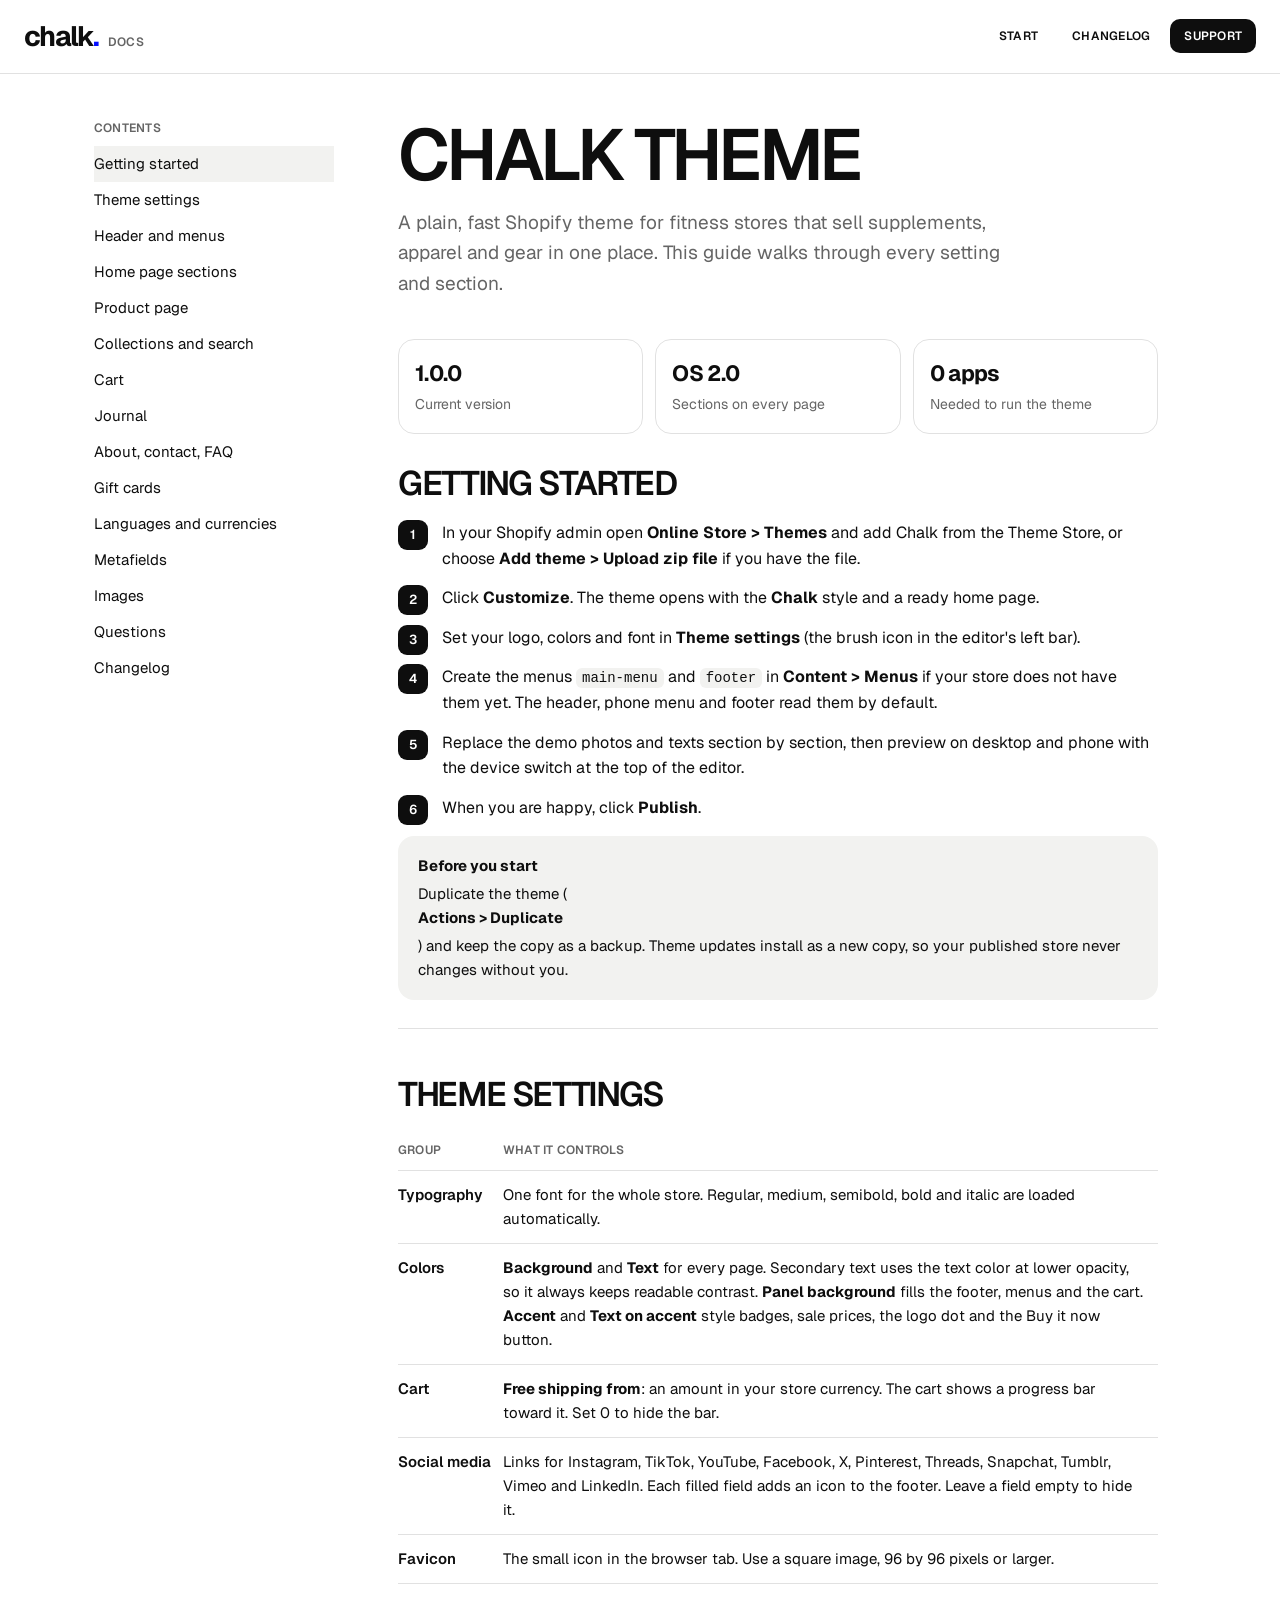
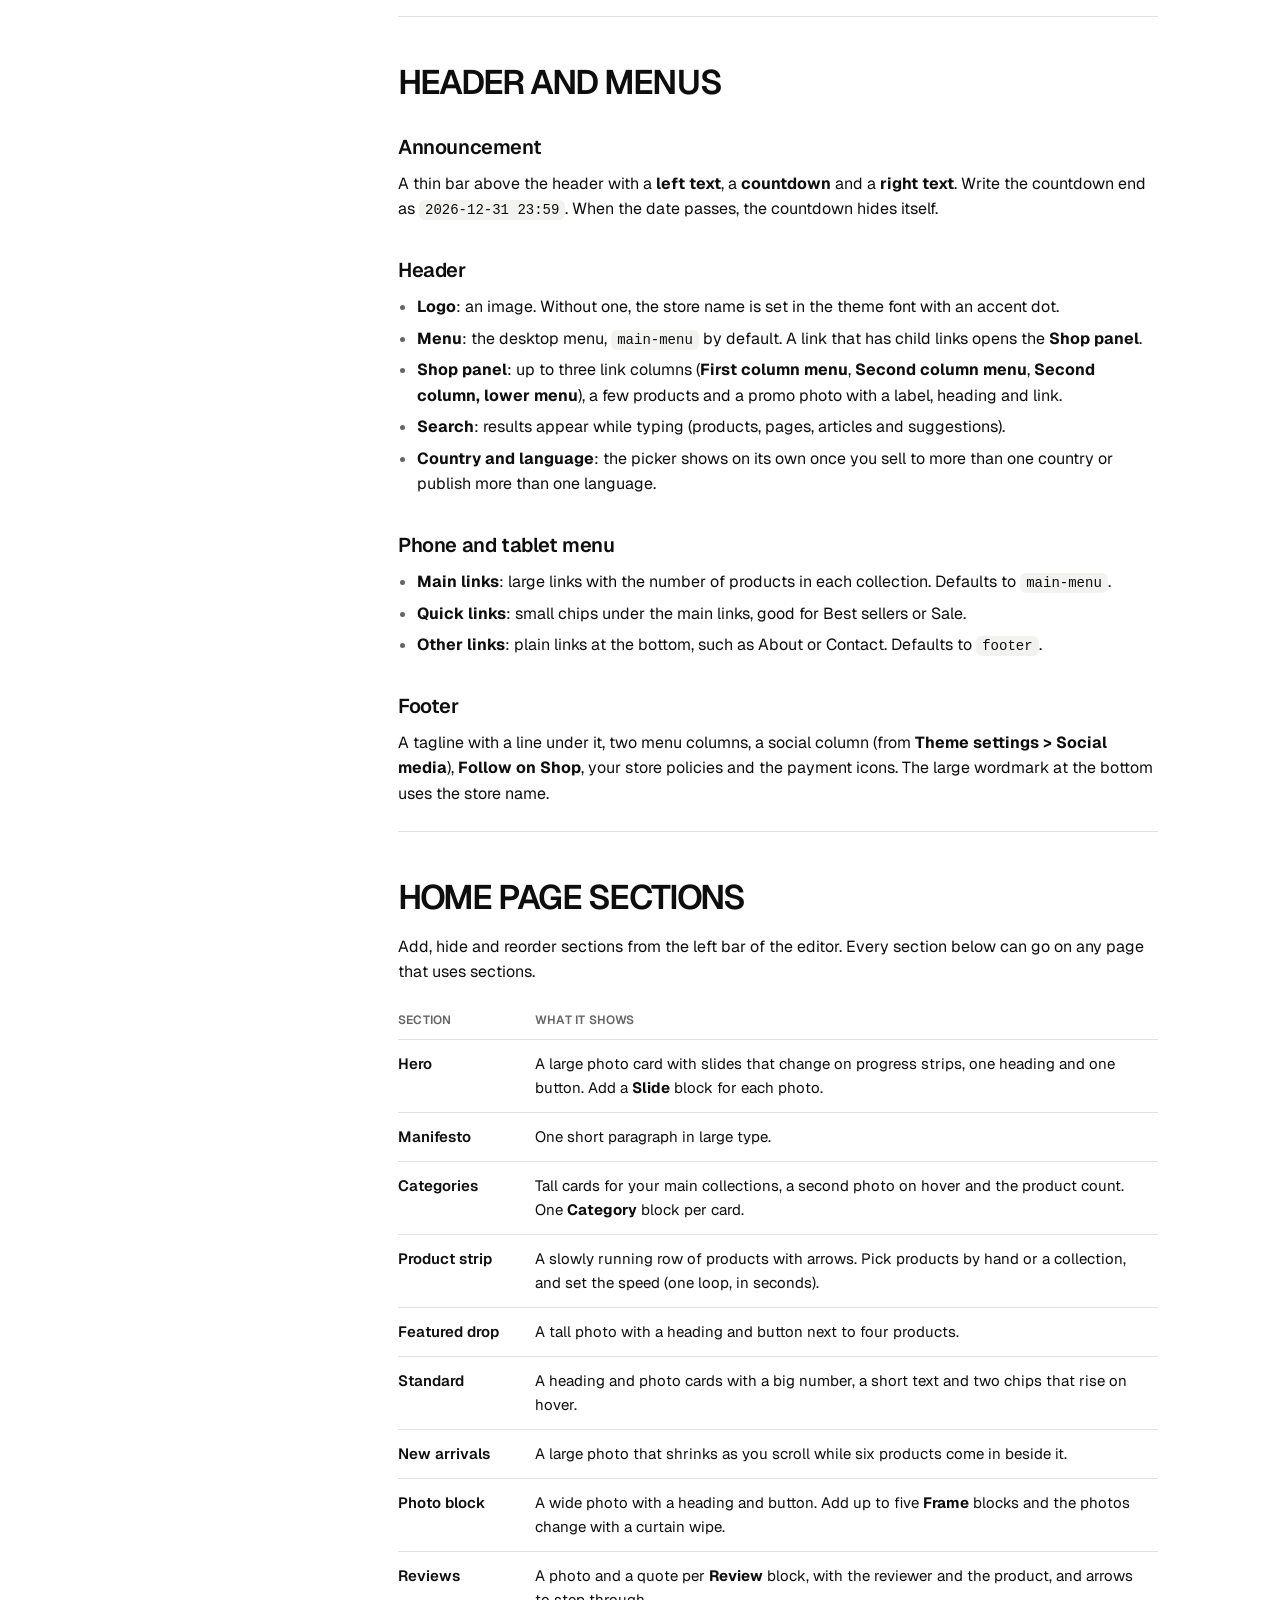
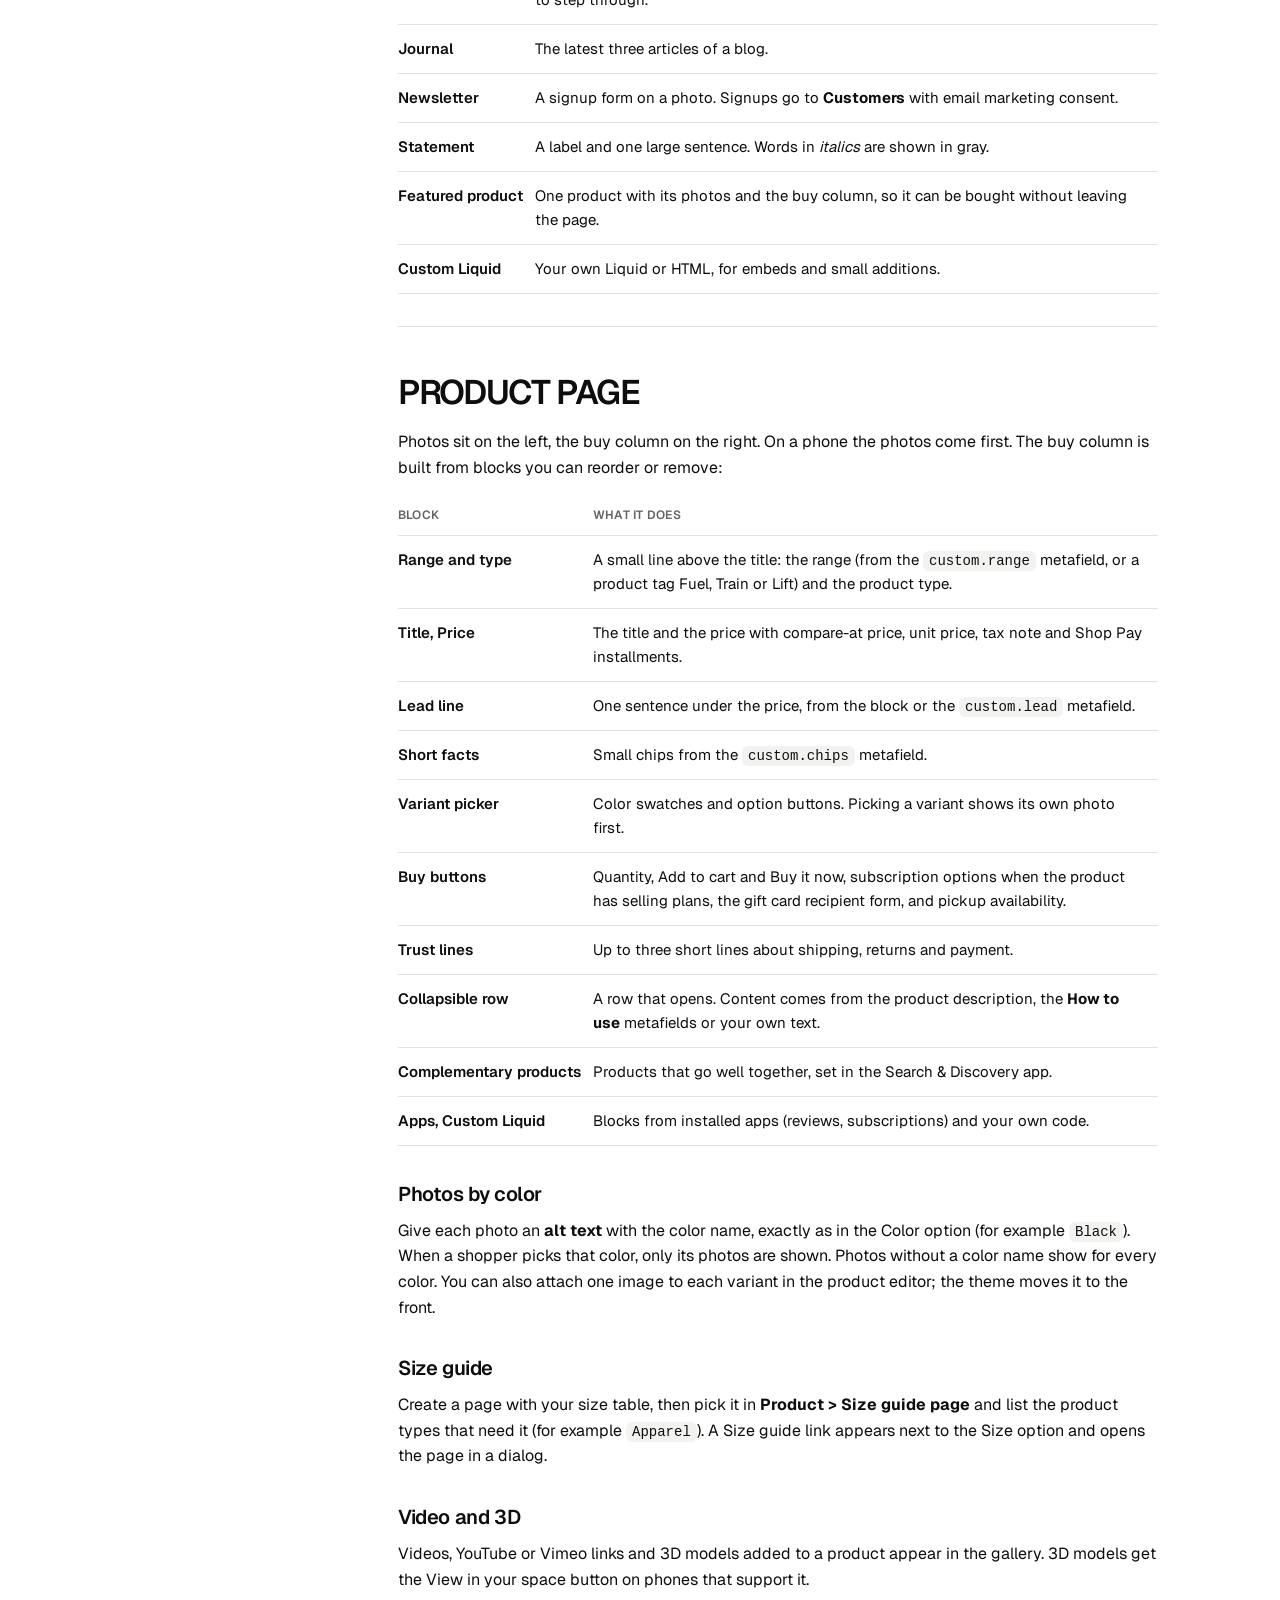
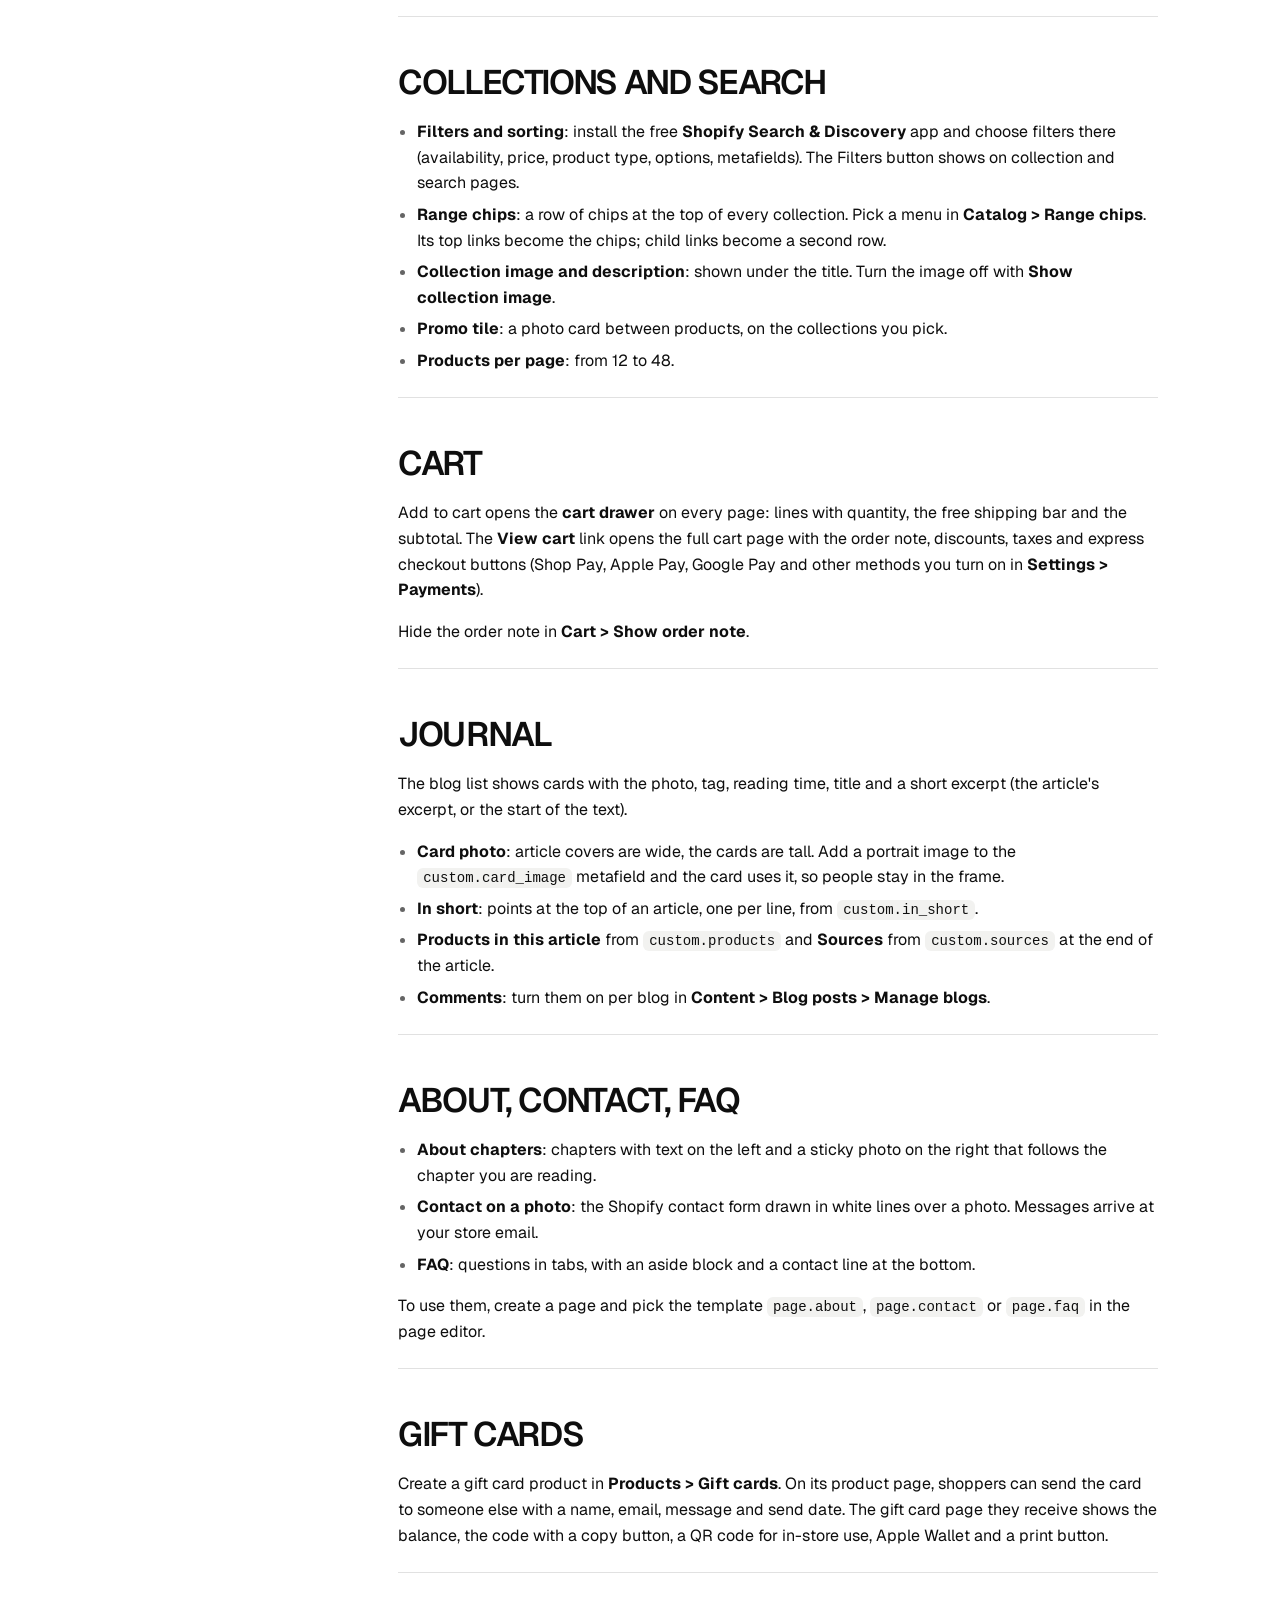
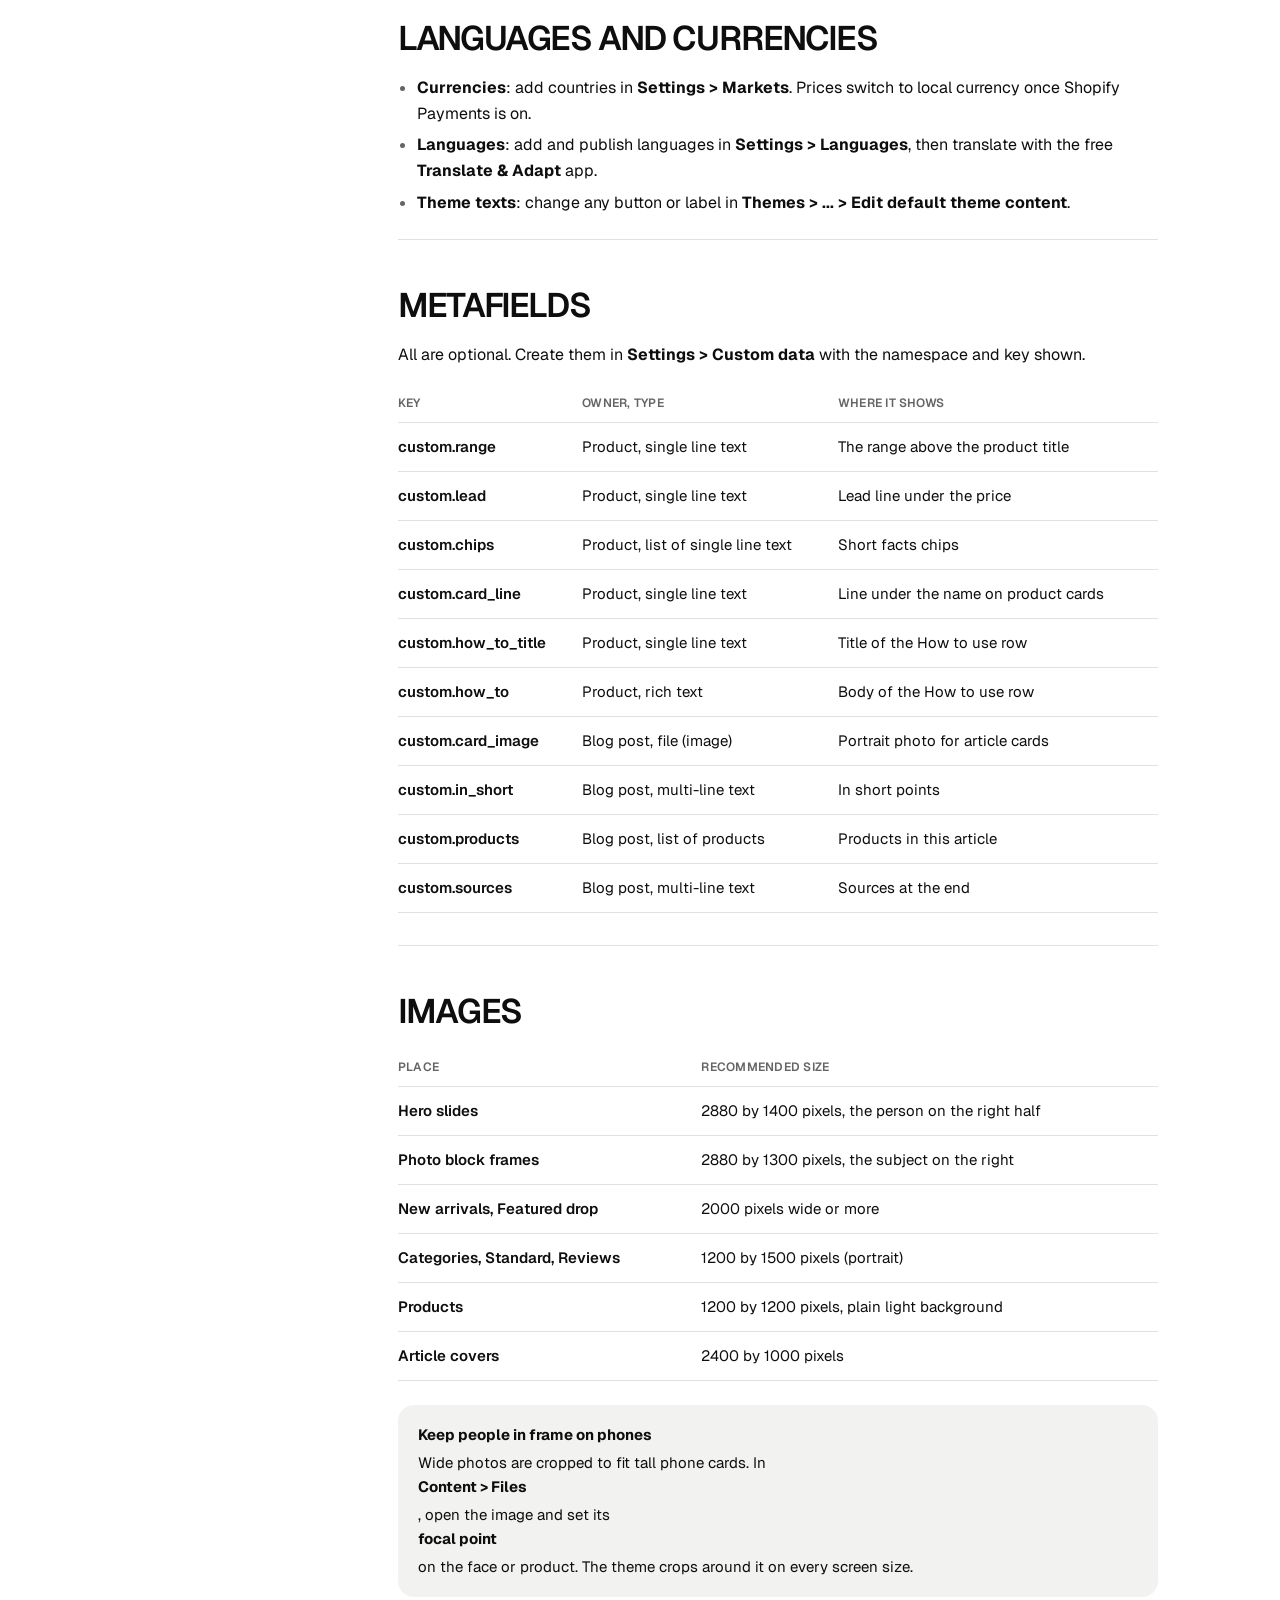
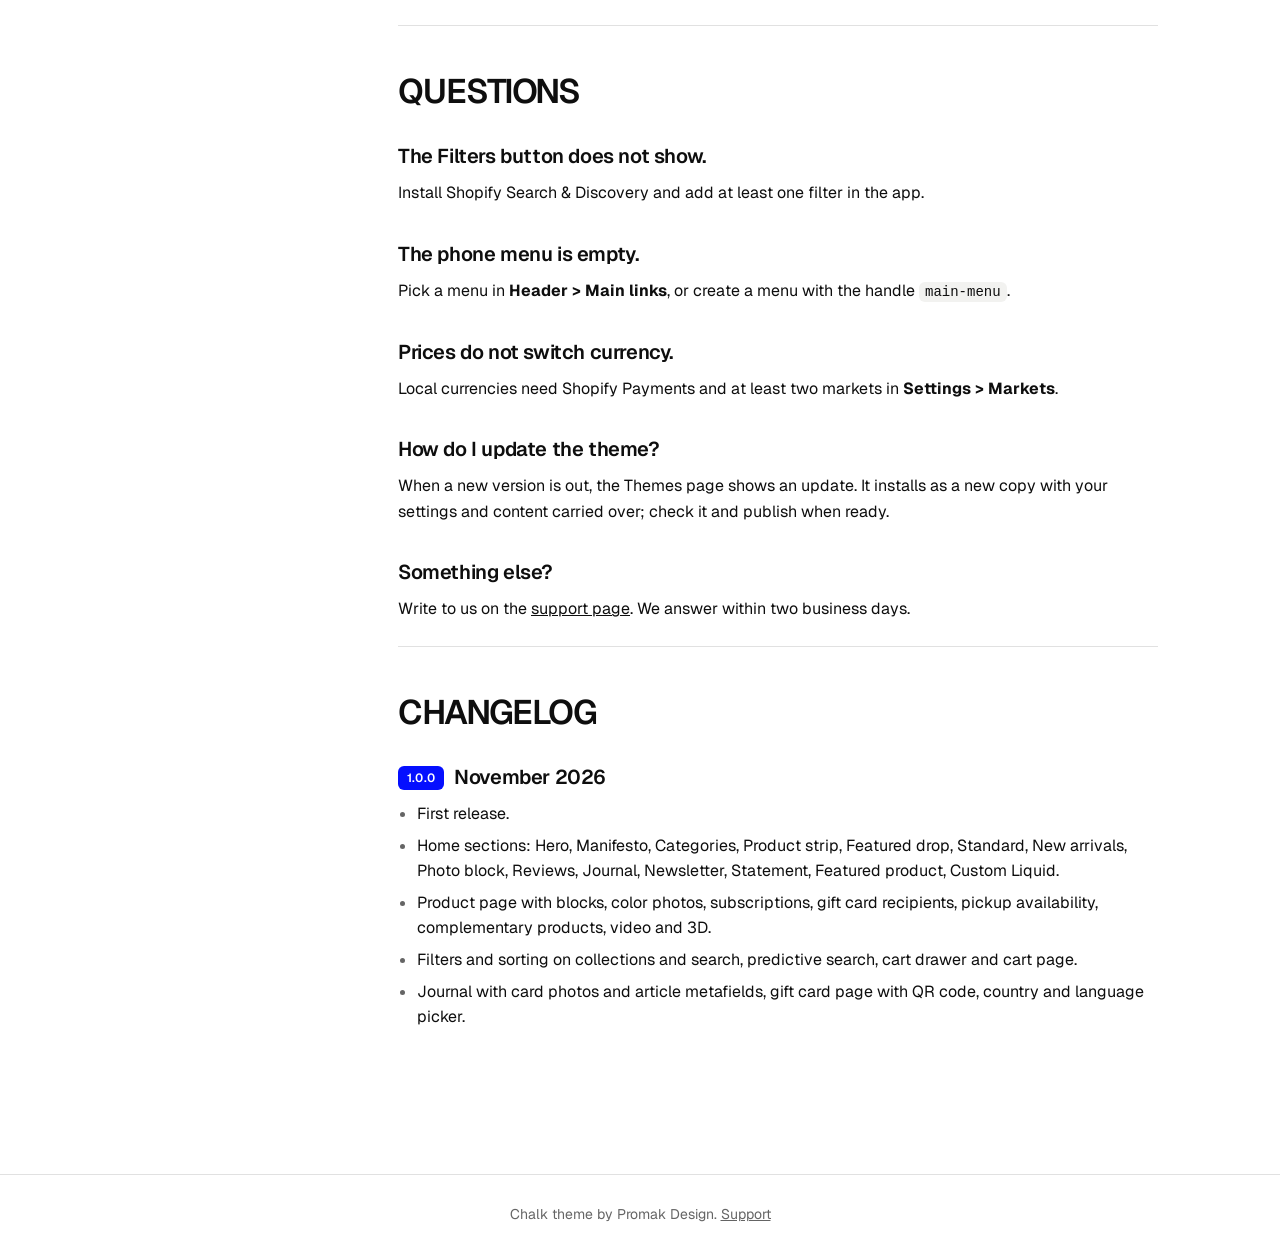
==== index.html @ 25047918 "Chalk theme documentation and support Co-Authored-By: Claude Opus 5.5 <noreply@anthropic.com>" ====
<!doctype html>
<html lang="en">
<head>
<meta charset="utf-8">
<meta name="viewport" content="width=device-width,initial-scale=1">
<title>Chalk theme documentation</title>
<meta name="description" content="How to set up and customize the Chalk Shopify theme: settings, sections, product pages, filters, cart, journal, gift cards and translations.">
<link rel="preconnect" href="https://fonts.googleapis.com">
<link href="https://fonts.googleapis.com/css2?family=Geist:wght@400;500;600;700&display=swap" rel="stylesheet">
<link rel="stylesheet" href="assets/docs.css">
</head>
<body>
<header class="top">
  <a class="logo" href="./">chalk<i>.</i><small>Docs</small></a>
  <nav><a href="#start">Start</a><a href="#changelog">Changelog</a><a class="dark" href="support/">Support</a></nav>
</header>

<div class="wrap">
  <aside class="side" aria-label="Contents">
    <b>Contents</b>
    <a href="#start">Getting started</a>
    <a href="#settings">Theme settings</a>
    <a href="#header">Header and menus</a>
    <a href="#home">Home page sections</a>
    <a href="#product">Product page</a>
    <a href="#collection">Collections and search</a>
    <a href="#cart">Cart</a>
    <a href="#journal">Journal</a>
    <a href="#pages">About, contact, FAQ</a>
    <a href="#giftcard">Gift cards</a>
    <a href="#markets">Languages and currencies</a>
    <a href="#metafields">Metafields</a>
    <a href="#images">Images</a>
    <a href="#faq">Questions</a>
    <a href="#changelog">Changelog</a>
  </aside>

  <main>
    <section id="start">
      <h1>Chalk theme</h1>
      <p class="lead">A plain, fast Shopify theme for fitness stores that sell supplements, apparel and gear in one place. This guide walks through every setting and section.</p>
      <div class="facts">
        <div><b>1.0.0</b><span>Current version</span></div>
        <div><b>OS 2.0</b><span>Sections on every page</span></div>
        <div><b>0 apps</b><span>Needed to run the theme</span></div>
      </div>
      <h2>Getting started</h2>
      <ol class="steps">
        <li>In your Shopify admin open <b>Online Store &gt; Themes</b> and add Chalk from the Theme Store, or choose <b>Add theme &gt; Upload zip file</b> if you have the file.</li>
        <li>Click <b>Customize</b>. The theme opens with the <b>Chalk</b> style and a ready home page.</li>
        <li>Set your logo, colors and font in <b>Theme settings</b> (the brush icon in the editor's left bar).</li>
        <li>Create the menus <code>main-menu</code> and <code>footer</code> in <b>Content &gt; Menus</b> if your store does not have them yet. The header, phone menu and footer read them by default.</li>
        <li>Replace the demo photos and texts section by section, then preview on desktop and phone with the device switch at the top of the editor.</li>
        <li>When you are happy, click <b>Publish</b>.</li>
      </ol>
      <div class="note"><b>Before you start</b>Duplicate the theme (<b>Actions &gt; Duplicate</b>) and keep the copy as a backup. Theme updates install as a new copy, so your published store never changes without you.</div>
    </section>

    <section id="settings">
      <h2>Theme settings</h2>
      <table>
        <thead><tr><th>Group</th><th>What it controls</th></tr></thead>
        <tbody>
          <tr><td>Typography</td><td>One font for the whole store. Regular, medium, semibold, bold and italic are loaded automatically.</td></tr>
          <tr><td>Colors</td><td><b>Background</b> and <b>Text</b> for every page. Secondary text uses the text color at lower opacity, so it always keeps readable contrast. <b>Panel background</b> fills the footer, menus and the cart. <b>Accent</b> and <b>Text on accent</b> style badges, sale prices, the logo dot and the Buy it now button.</td></tr>
          <tr><td>Cart</td><td><b>Free shipping from</b>: an amount in your store currency. The cart shows a progress bar toward it. Set 0 to hide the bar.</td></tr>
          <tr><td>Social media</td><td>Links for Instagram, TikTok, YouTube, Facebook, X, Pinterest, Threads, Snapchat, Tumblr, Vimeo and LinkedIn. Each filled field adds an icon to the footer. Leave a field empty to hide it.</td></tr>
          <tr><td>Favicon</td><td>The small icon in the browser tab. Use a square image, 96 by 96 pixels or larger.</td></tr>
        </tbody>
      </table>
    </section>

    <section id="header">
      <h2>Header and menus</h2>
      <h3>Announcement</h3>
      <p>A thin bar above the header with a <b>left text</b>, a <b>countdown</b> and a <b>right text</b>. Write the countdown end as <code>2026-12-31 23:59</code>. When the date passes, the countdown hides itself.</p>
      <h3>Header</h3>
      <ul>
        <li><b>Logo</b>: an image. Without one, the store name is set in the theme font with an accent dot.</li>
        <li><b>Menu</b>: the desktop menu, <code>main-menu</code> by default. A link that has child links opens the <b>Shop panel</b>.</li>
        <li><b>Shop panel</b>: up to three link columns (<b>First column menu</b>, <b>Second column menu</b>, <b>Second column, lower menu</b>), a few products and a promo photo with a label, heading and link.</li>
        <li><b>Search</b>: results appear while typing (products, pages, articles and suggestions).</li>
        <li><b>Country and language</b>: the picker shows on its own once you sell to more than one country or publish more than one language.</li>
      </ul>
      <h3>Phone and tablet menu</h3>
      <ul>
        <li><b>Main links</b>: large links with the number of products in each collection. Defaults to <code>main-menu</code>.</li>
        <li><b>Quick links</b>: small chips under the main links, good for Best sellers or Sale.</li>
        <li><b>Other links</b>: plain links at the bottom, such as About or Contact. Defaults to <code>footer</code>.</li>
      </ul>
      <h3>Footer</h3>
      <p>A tagline with a line under it, two menu columns, a social column (from <b>Theme settings &gt; Social media</b>), <b>Follow on Shop</b>, your store policies and the payment icons. The large wordmark at the bottom uses the store name.</p>
    </section>

    <section id="home">
      <h2>Home page sections</h2>
      <p>Add, hide and reorder sections from the left bar of the editor. Every section below can go on any page that uses sections.</p>
      <table>
        <thead><tr><th>Section</th><th>What it shows</th></tr></thead>
        <tbody>
          <tr><td>Hero</td><td>A large photo card with slides that change on progress strips, one heading and one button. Add a <b>Slide</b> block for each photo.</td></tr>
          <tr><td>Manifesto</td><td>One short paragraph in large type.</td></tr>
          <tr><td>Categories</td><td>Tall cards for your main collections, a second photo on hover and the product count. One <b>Category</b> block per card.</td></tr>
          <tr><td>Product strip</td><td>A slowly running row of products with arrows. Pick products by hand or a collection, and set the speed (one loop, in seconds).</td></tr>
          <tr><td>Featured drop</td><td>A tall photo with a heading and button next to four products.</td></tr>
          <tr><td>Standard</td><td>A heading and photo cards with a big number, a short text and two chips that rise on hover.</td></tr>
          <tr><td>New arrivals</td><td>A large photo that shrinks as you scroll while six products come in beside it.</td></tr>
          <tr><td>Photo block</td><td>A wide photo with a heading and button. Add up to five <b>Frame</b> blocks and the photos change with a curtain wipe.</td></tr>
          <tr><td>Reviews</td><td>A photo and a quote per <b>Review</b> block, with the reviewer and the product, and arrows to step through.</td></tr>
          <tr><td>Journal</td><td>The latest three articles of a blog.</td></tr>
          <tr><td>Newsletter</td><td>A signup form on a photo. Signups go to <b>Customers</b> with email marketing consent.</td></tr>
          <tr><td>Statement</td><td>A label and one large sentence. Words in <i>italics</i> are shown in gray.</td></tr>
          <tr><td>Featured product</td><td>One product with its photos and the buy column, so it can be bought without leaving the page.</td></tr>
          <tr><td>Custom Liquid</td><td>Your own Liquid or HTML, for embeds and small additions.</td></tr>
        </tbody>
      </table>
    </section>

    <section id="product">
      <h2>Product page</h2>
      <p>Photos sit on the left, the buy column on the right. On a phone the photos come first. The buy column is built from blocks you can reorder or remove:</p>
      <table>
        <thead><tr><th>Block</th><th>What it does</th></tr></thead>
        <tbody>
          <tr><td>Range and type</td><td>A small line above the title: the range (from the <code>custom.range</code> metafield, or a product tag Fuel, Train or Lift) and the product type.</td></tr>
          <tr><td>Title, Price</td><td>The title and the price with compare-at price, unit price, tax note and Shop Pay installments.</td></tr>
          <tr><td>Lead line</td><td>One sentence under the price, from the block or the <code>custom.lead</code> metafield.</td></tr>
          <tr><td>Short facts</td><td>Small chips from the <code>custom.chips</code> metafield.</td></tr>
          <tr><td>Variant picker</td><td>Color swatches and option buttons. Picking a variant shows its own photo first.</td></tr>
          <tr><td>Buy buttons</td><td>Quantity, Add to cart and Buy it now, subscription options when the product has selling plans, the gift card recipient form, and pickup availability.</td></tr>
          <tr><td>Trust lines</td><td>Up to three short lines about shipping, returns and payment.</td></tr>
          <tr><td>Collapsible row</td><td>A row that opens. Content comes from the product description, the <b>How to use</b> metafields or your own text.</td></tr>
          <tr><td>Complementary products</td><td>Products that go well together, set in the Search &amp; Discovery app.</td></tr>
          <tr><td>Apps, Custom Liquid</td><td>Blocks from installed apps (reviews, subscriptions) and your own code.</td></tr>
        </tbody>
      </table>
      <h3>Photos by color</h3>
      <p>Give each photo an <b>alt text</b> with the color name, exactly as in the Color option (for example <code>Black</code>). When a shopper picks that color, only its photos are shown. Photos without a color name show for every color. You can also attach one image to each variant in the product editor; the theme moves it to the front.</p>
      <h3>Size guide</h3>
      <p>Create a page with your size table, then pick it in <b>Product &gt; Size guide page</b> and list the product types that need it (for example <code>Apparel</code>). A Size guide link appears next to the Size option and opens the page in a dialog.</p>
      <h3>Video and 3D</h3>
      <p>Videos, YouTube or Vimeo links and 3D models added to a product appear in the gallery. 3D models get the View in your space button on phones that support it.</p>
    </section>

    <section id="collection">
      <h2>Collections and search</h2>
      <ul>
        <li><b>Filters and sorting</b>: install the free <b>Shopify Search &amp; Discovery</b> app and choose filters there (availability, price, product type, options, metafields). The Filters button shows on collection and search pages.</li>
        <li><b>Range chips</b>: a row of chips at the top of every collection. Pick a menu in <b>Catalog &gt; Range chips</b>. Its top links become the chips; child links become a second row.</li>
        <li><b>Collection image and description</b>: shown under the title. Turn the image off with <b>Show collection image</b>.</li>
        <li><b>Promo tile</b>: a photo card between products, on the collections you pick.</li>
        <li><b>Products per page</b>: from 12 to 48.</li>
      </ul>
    </section>

    <section id="cart">
      <h2>Cart</h2>
      <p>Add to cart opens the <b>cart drawer</b> on every page: lines with quantity, the free shipping bar and the subtotal. The <b>View cart</b> link opens the full cart page with the order note, discounts, taxes and express checkout buttons (Shop Pay, Apple Pay, Google Pay and other methods you turn on in <b>Settings &gt; Payments</b>).</p>
      <p>Hide the order note in <b>Cart &gt; Show order note</b>.</p>
    </section>

    <section id="journal">
      <h2>Journal</h2>
      <p>The blog list shows cards with the photo, tag, reading time, title and a short excerpt (the article's excerpt, or the start of the text).</p>
      <ul>
        <li><b>Card photo</b>: article covers are wide, the cards are tall. Add a portrait image to the <code>custom.card_image</code> metafield and the card uses it, so people stay in the frame.</li>
        <li><b>In short</b>: points at the top of an article, one per line, from <code>custom.in_short</code>.</li>
        <li><b>Products in this article</b> from <code>custom.products</code> and <b>Sources</b> from <code>custom.sources</code> at the end of the article.</li>
        <li><b>Comments</b>: turn them on per blog in <b>Content &gt; Blog posts &gt; Manage blogs</b>.</li>
      </ul>
    </section>

    <section id="pages">
      <h2>About, contact, FAQ</h2>
      <ul>
        <li><b>About chapters</b>: chapters with text on the left and a sticky photo on the right that follows the chapter you are reading.</li>
        <li><b>Contact on a photo</b>: the Shopify contact form drawn in white lines over a photo. Messages arrive at your store email.</li>
        <li><b>FAQ</b>: questions in tabs, with an aside block and a contact line at the bottom.</li>
      </ul>
      <p>To use them, create a page and pick the template <code>page.about</code>, <code>page.contact</code> or <code>page.faq</code> in the page editor.</p>
    </section>

    <section id="giftcard">
      <h2>Gift cards</h2>
      <p>Create a gift card product in <b>Products &gt; Gift cards</b>. On its product page, shoppers can send the card to someone else with a name, email, message and send date. The gift card page they receive shows the balance, the code with a copy button, a QR code for in-store use, Apple Wallet and a print button.</p>
    </section>

    <section id="markets">
      <h2>Languages and currencies</h2>
      <ul>
        <li><b>Currencies</b>: add countries in <b>Settings &gt; Markets</b>. Prices switch to local currency once Shopify Payments is on.</li>
        <li><b>Languages</b>: add and publish languages in <b>Settings &gt; Languages</b>, then translate with the free <b>Translate &amp; Adapt</b> app.</li>
        <li><b>Theme texts</b>: change any button or label in <b>Themes &gt; ... &gt; Edit default theme content</b>.</li>
      </ul>
    </section>

    <section id="metafields">
      <h2>Metafields</h2>
      <p>All are optional. Create them in <b>Settings &gt; Custom data</b> with the namespace and key shown.</p>
      <table>
        <thead><tr><th>Key</th><th>Owner, type</th><th>Where it shows</th></tr></thead>
        <tbody>
          <tr><td>custom.range</td><td>Product, single line text</td><td>The range above the product title</td></tr>
          <tr><td>custom.lead</td><td>Product, single line text</td><td>Lead line under the price</td></tr>
          <tr><td>custom.chips</td><td>Product, list of single line text</td><td>Short facts chips</td></tr>
          <tr><td>custom.card_line</td><td>Product, single line text</td><td>Line under the name on product cards</td></tr>
          <tr><td>custom.how_to_title</td><td>Product, single line text</td><td>Title of the How to use row</td></tr>
          <tr><td>custom.how_to</td><td>Product, rich text</td><td>Body of the How to use row</td></tr>
          <tr><td>custom.card_image</td><td>Blog post, file (image)</td><td>Portrait photo for article cards</td></tr>
          <tr><td>custom.in_short</td><td>Blog post, multi-line text</td><td>In short points</td></tr>
          <tr><td>custom.products</td><td>Blog post, list of products</td><td>Products in this article</td></tr>
          <tr><td>custom.sources</td><td>Blog post, multi-line text</td><td>Sources at the end</td></tr>
        </tbody>
      </table>
    </section>

    <section id="images">
      <h2>Images</h2>
      <table>
        <thead><tr><th>Place</th><th>Recommended size</th></tr></thead>
        <tbody>
          <tr><td>Hero slides</td><td>2880 by 1400 pixels, the person on the right half</td></tr>
          <tr><td>Photo block frames</td><td>2880 by 1300 pixels, the subject on the right</td></tr>
          <tr><td>New arrivals, Featured drop</td><td>2000 pixels wide or more</td></tr>
          <tr><td>Categories, Standard, Reviews</td><td>1200 by 1500 pixels (portrait)</td></tr>
          <tr><td>Products</td><td>1200 by 1200 pixels, plain light background</td></tr>
          <tr><td>Article covers</td><td>2400 by 1000 pixels</td></tr>
        </tbody>
      </table>
      <div class="note"><b>Keep people in frame on phones</b>Wide photos are cropped to fit tall phone cards. In <b>Content &gt; Files</b>, open the image and set its <b>focal point</b> on the face or product. The theme crops around it on every screen size.</div>
    </section>

    <section id="faq">
      <h2>Questions</h2>
      <h3>The Filters button does not show.</h3>
      <p>Install Shopify Search &amp; Discovery and add at least one filter in the app.</p>
      <h3>The phone menu is empty.</h3>
      <p>Pick a menu in <b>Header &gt; Main links</b>, or create a menu with the handle <code>main-menu</code>.</p>
      <h3>Prices do not switch currency.</h3>
      <p>Local currencies need Shopify Payments and at least two markets in <b>Settings &gt; Markets</b>.</p>
      <h3>How do I update the theme?</h3>
      <p>When a new version is out, the Themes page shows an update. It installs as a new copy with your settings and content carried over; check it and publish when ready.</p>
      <h3>Something else?</h3>
      <p>Write to us on the <a href="support/">support page</a>. We answer within two business days.</p>
    </section>

    <section id="changelog">
      <h2>Changelog</h2>
      <h3><span class="ver">1.0.0</span>November 2026</h3>
      <ul>
        <li>First release.</li>
        <li>Home sections: Hero, Manifesto, Categories, Product strip, Featured drop, Standard, New arrivals, Photo block, Reviews, Journal, Newsletter, Statement, Featured product, Custom Liquid.</li>
        <li>Product page with blocks, color photos, subscriptions, gift card recipients, pickup availability, complementary products, video and 3D.</li>
        <li>Filters and sorting on collections and search, predictive search, cart drawer and cart page.</li>
        <li>Journal with card photos and article metafields, gift card page with QR code, country and language picker.</li>
      </ul>
    </section>
  </main>
</div>

<footer class="foot">Chalk theme by Promak Design. <a href="support/">Support</a></footer>

<script>
  /* highlight the chapter in view in the side contents */
  const links = [...document.querySelectorAll('.side a')];
  const io = new IntersectionObserver((es) => es.forEach((e) => {
    if (e.isIntersecting) links.forEach((a) => a.classList.toggle('on', a.hash === '#' + e.target.id));
  }), { rootMargin: '-30% 0px -60% 0px' });
  document.querySelectorAll('main section').forEach((s) => io.observe(s));
</script>
</body>
</html>
---- assets/docs.css ----
/* CHALK docs: white page, black type, one blue accent, the theme's Geist font */
:root{--ink:#0E0E0E;--mute:rgba(14,14,14,.64);--line:rgba(14,14,14,.12);--soft:#F2F2F0;--accent:#050FFF;--g:24px}
*{box-sizing:border-box}
html{scroll-behavior:smooth;scroll-padding-top:88px}
body{margin:0;background:#fff;color:var(--ink);font:16px/1.6 'Geist',system-ui,sans-serif;-webkit-font-smoothing:antialiased}
a{color:inherit}
.top{position:sticky;top:0;z-index:10;display:flex;align-items:center;justify-content:space-between;gap:16px;padding:14px var(--g);background:rgba(255,255,255,.92);backdrop-filter:blur(10px);border-bottom:1px solid var(--line)}
.logo{font-weight:700;font-size:28px;letter-spacing:-.06em;text-decoration:none}.logo i{font-style:normal;color:var(--accent)}
.logo small{font:600 12px/1 'Geist',sans-serif;letter-spacing:.02em;text-transform:uppercase;color:var(--mute);margin-left:10px}
.top nav{display:flex;gap:6px;align-items:center}
.top nav a{text-decoration:none;font:600 12px/1 'Geist',sans-serif;text-transform:uppercase;letter-spacing:.02em;padding:11px 14px;border-radius:10px}
.top nav a:hover{background:var(--soft)}
.top nav a.dark{background:var(--ink);color:#fff}
.wrap{display:grid;grid-template-columns:240px minmax(0,760px);gap:64px;max-width:1140px;margin:0 auto;padding:48px var(--g) 120px}
.side{position:sticky;top:88px;align-self:start;max-height:calc(100vh - 110px);overflow:auto}
.side b{display:block;font:600 12px/1 'Geist',sans-serif;letter-spacing:.02em;text-transform:uppercase;color:var(--mute);margin:0 0 12px}
.side a{display:block;text-decoration:none;padding:6px 10px;margin:0 -10px;border-radius:8px;font-size:15px}
.side a:hover,.side a.on{background:var(--soft)}
h1{font-size:clamp(44px,6vw,72px);line-height:.92;letter-spacing:-.05em;font-weight:600;text-transform:uppercase;margin:0 0 20px}
.lead{font-size:19px;color:var(--mute);margin:0 0 40px;max-width:620px}
section{padding:48px 0 8px;border-top:1px solid var(--line)}
section:first-of-type{border-top:0;padding-top:0}
h2{font-size:34px;line-height:1;letter-spacing:-.04em;font-weight:600;text-transform:uppercase;margin:0 0 20px}
h3{font-size:20px;letter-spacing:-.02em;font-weight:600;margin:32px 0 8px}
p,ul,ol{margin:0 0 16px}ul,ol{padding-left:1.2em}li{margin:0 0 6px}li::marker{color:var(--mute)}
code{font:500 14px/1.4 ui-monospace,SFMono-Regular,Menlo,monospace;background:var(--soft);padding:2px 6px;border-radius:6px}
.note{background:var(--soft);border-radius:16px;padding:18px 20px;margin:0 0 20px;font-size:15px}
.note b{display:block;margin-bottom:4px}
table{width:100%;border-collapse:collapse;margin:0 0 24px;font-size:15px}
th,td{text-align:left;vertical-align:top;padding:12px 12px 12px 0;border-bottom:1px solid var(--line)}
th{font:600 12px/1.2 'Geist',sans-serif;letter-spacing:.02em;text-transform:uppercase;color:var(--mute)}
td:first-child{font-weight:600;white-space:nowrap}
.steps{counter-reset:s;list-style:none;padding:0}
.steps li{counter-increment:s;position:relative;padding-left:44px;margin-bottom:14px}
.steps li::before{content:counter(s);position:absolute;left:0;top:0;width:30px;height:30px;border-radius:9px;background:var(--ink);color:#fff;font:600 13px/30px 'Geist',sans-serif;text-align:center}
.ver{display:inline-block;font:600 12px/1 'Geist',sans-serif;letter-spacing:.02em;text-transform:uppercase;background:var(--accent);color:#fff;padding:6px 9px;border-radius:6px;margin-right:10px;vertical-align:2px}
.foot{border-top:1px solid var(--line);padding:28px var(--g);text-align:center;color:var(--mute);font-size:14px}
/* support page */
.card{background:var(--soft);border-radius:24px;padding:clamp(24px,5vw,40px)}
.form{display:grid;gap:14px}
.form label{display:grid;gap:6px;font-size:14px;color:var(--mute)}
.form input,.form select,.form textarea{width:100%;font:400 16px 'Geist',sans-serif;color:var(--ink);background:#fff;border:1px solid var(--line);border-radius:12px;padding:14px 16px}
.form input,.form select{height:52px}
.form textarea{min-height:160px;resize:vertical}
.form input:focus,.form select:focus,.form textarea:focus{outline:2px solid var(--ink);outline-offset:1px}
.row2{display:grid;grid-template-columns:1fr 1fr;gap:14px}
.btn{display:inline-flex;align-items:center;justify-content:space-between;gap:16px;height:52px;padding:0 8px 0 20px;border:0;border-radius:12px;background:var(--ink);color:#fff;font:600 12px 'Geist',sans-serif;letter-spacing:.02em;text-transform:uppercase;cursor:pointer;text-decoration:none}
.btn i{display:grid;place-items:center;width:36px;height:36px;border-radius:9px;background:#fff;color:var(--ink);font-style:normal;font-size:16px}
.btn:hover{background:var(--accent)}
.facts{display:grid;grid-template-columns:repeat(3,1fr);gap:12px;margin:0 0 32px}
.facts div{border:1px solid var(--line);border-radius:16px;padding:16px}
.facts b{display:block;font-size:22px;letter-spacing:-.03em}
.facts span{font-size:14px;color:var(--mute)}
@media (max-width:900px){
  .wrap{grid-template-columns:1fr;gap:24px;padding-top:28px}
  .side{position:static;max-height:none;display:flex;flex-wrap:wrap;gap:6px}.side b{width:100%}
  .side a{margin:0;background:var(--soft);font-size:14px}
  td:first-child{white-space:normal}
}
@media (max-width:640px){
  :root{--g:16px}
  .top nav a:not(.dark){display:none}
  .row2,.facts{grid-template-columns:1fr}
  table,thead,tbody,tr,th,td{display:block}thead{display:none}
  tr{border-bottom:1px solid var(--line);padding:10px 0}td{border:0;padding:2px 0}
}
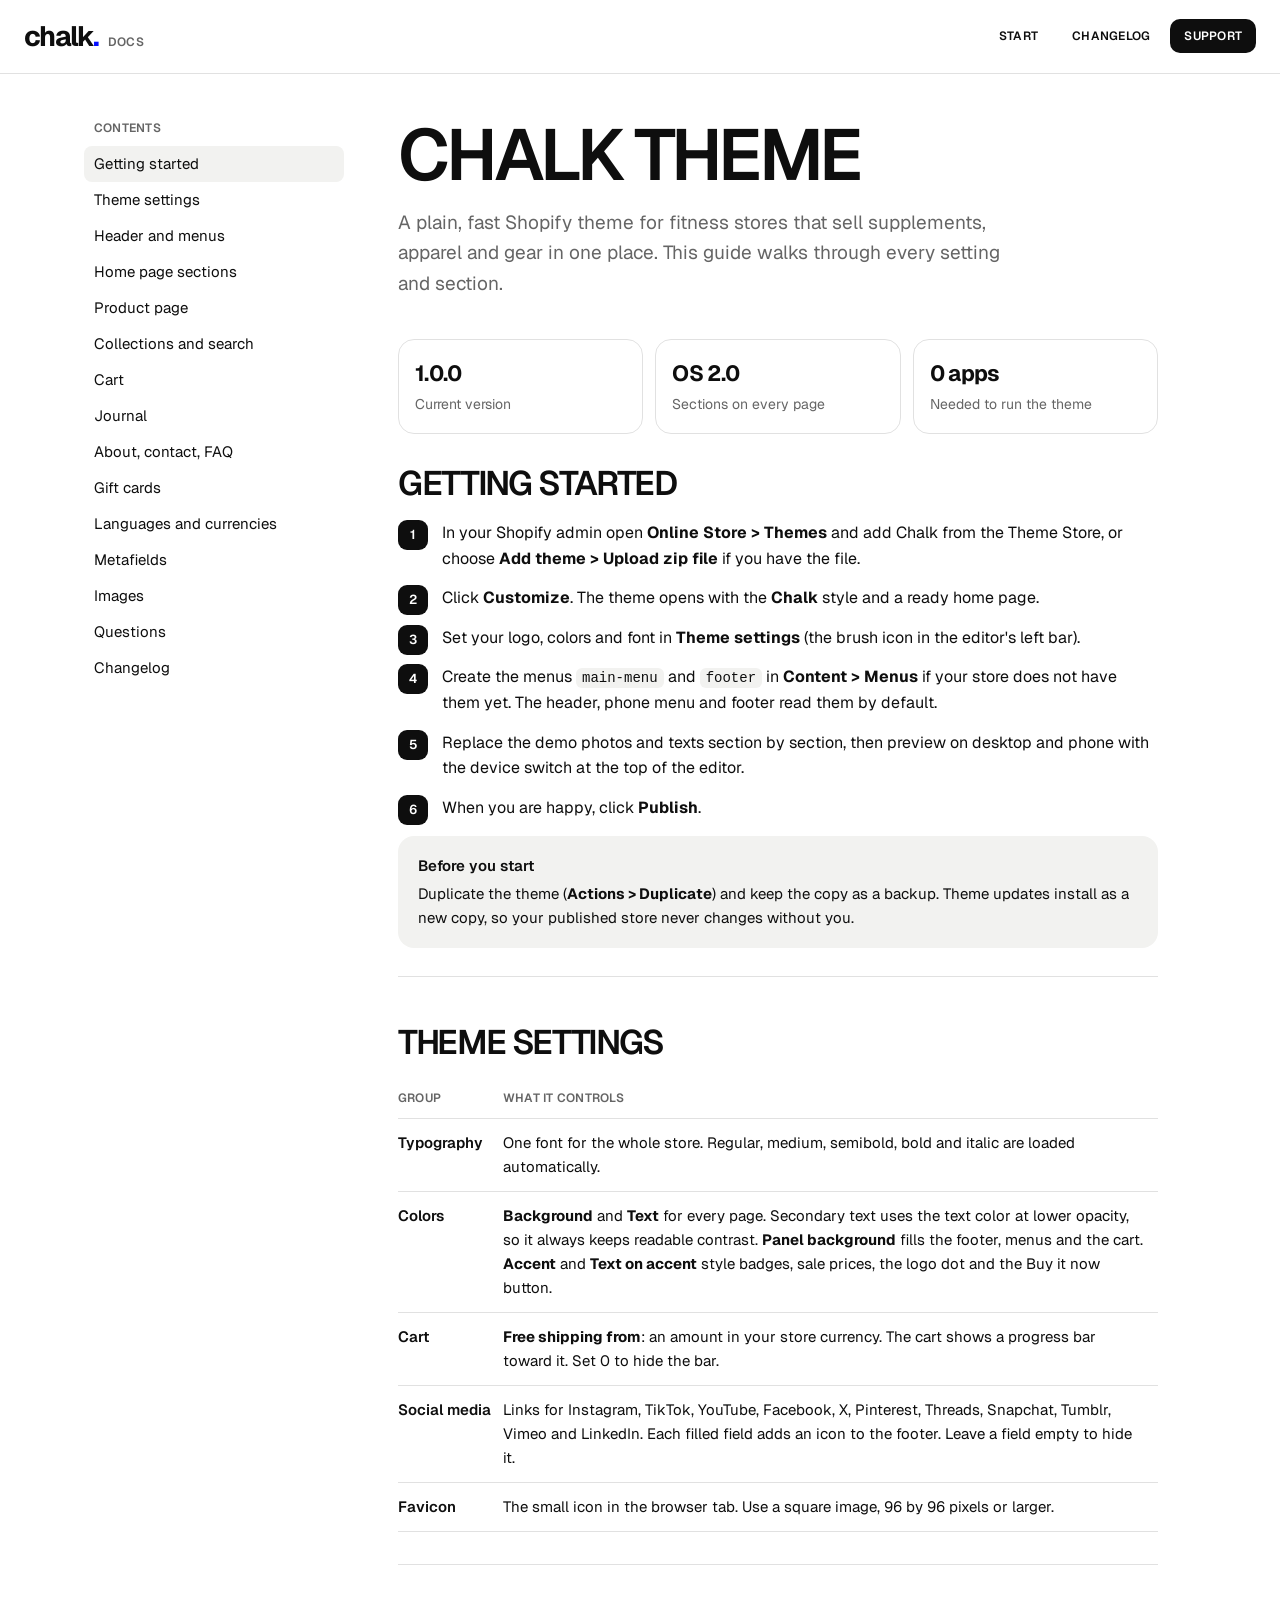
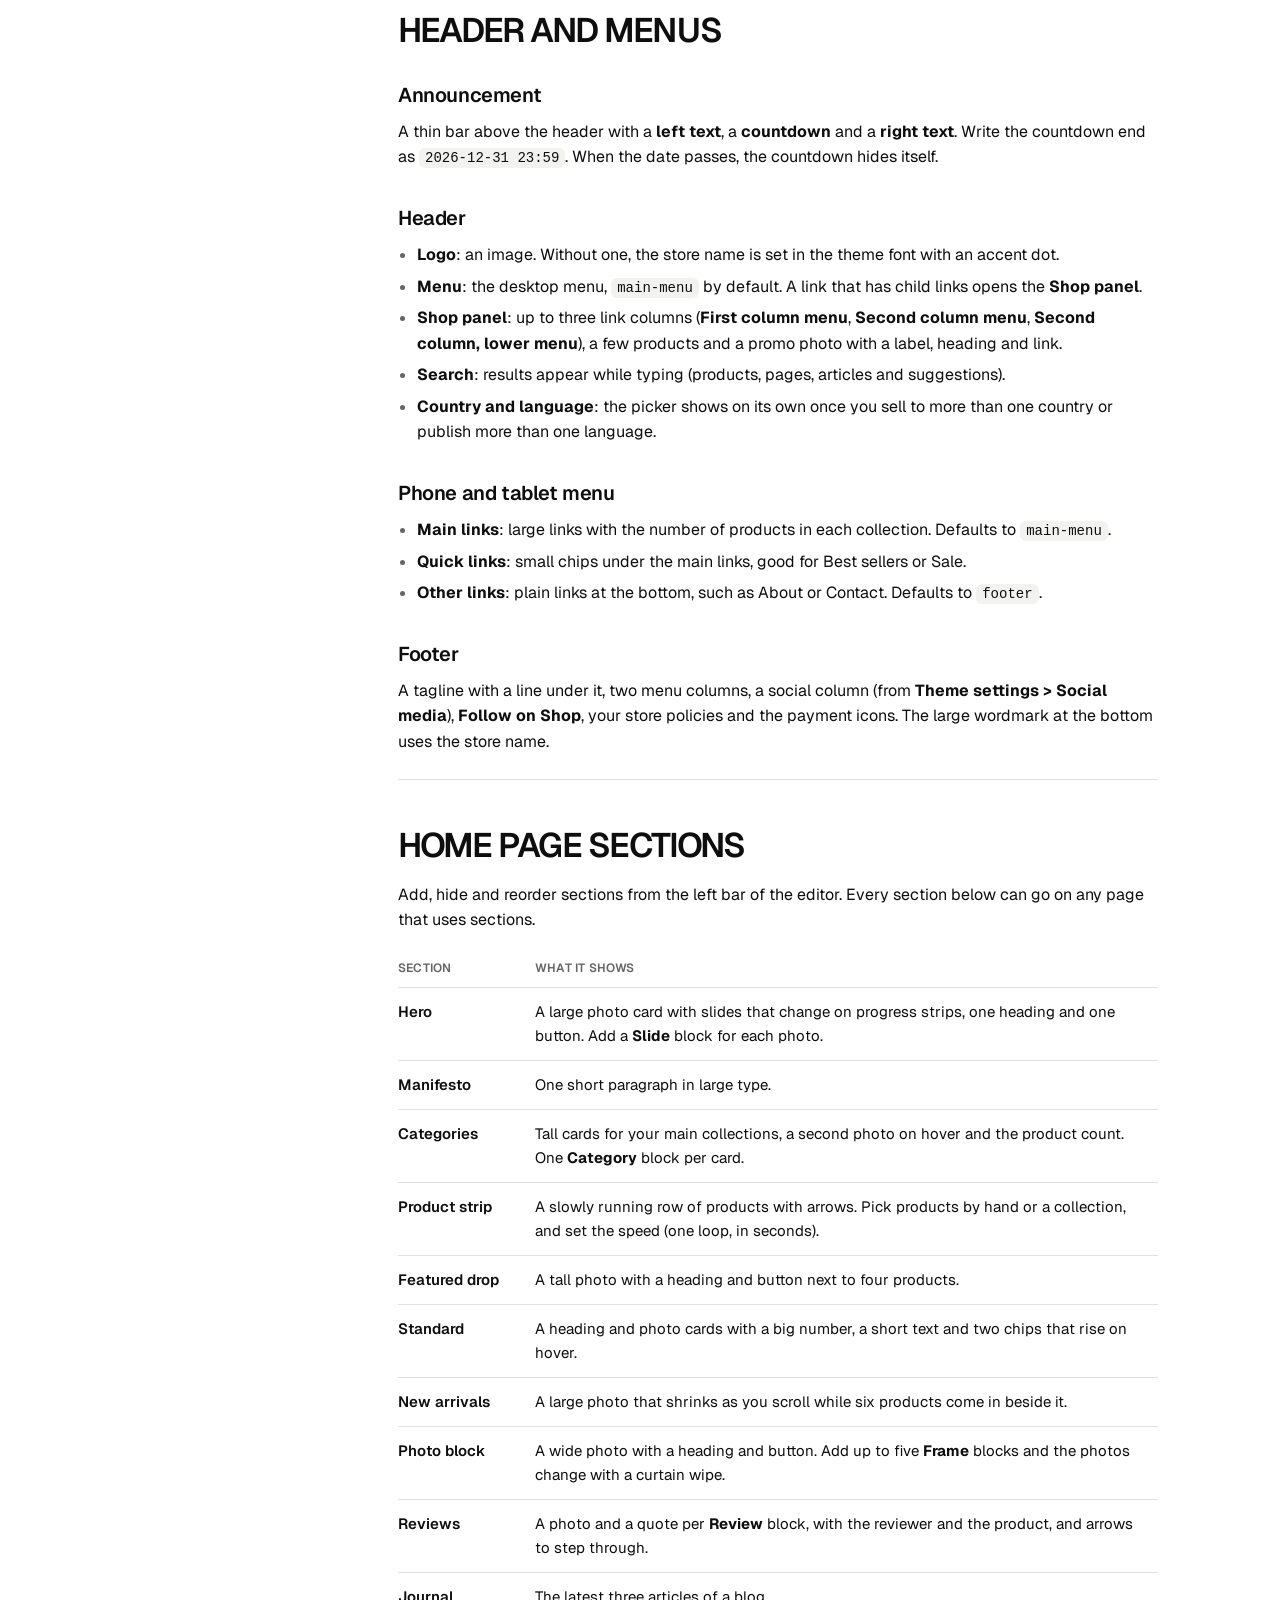
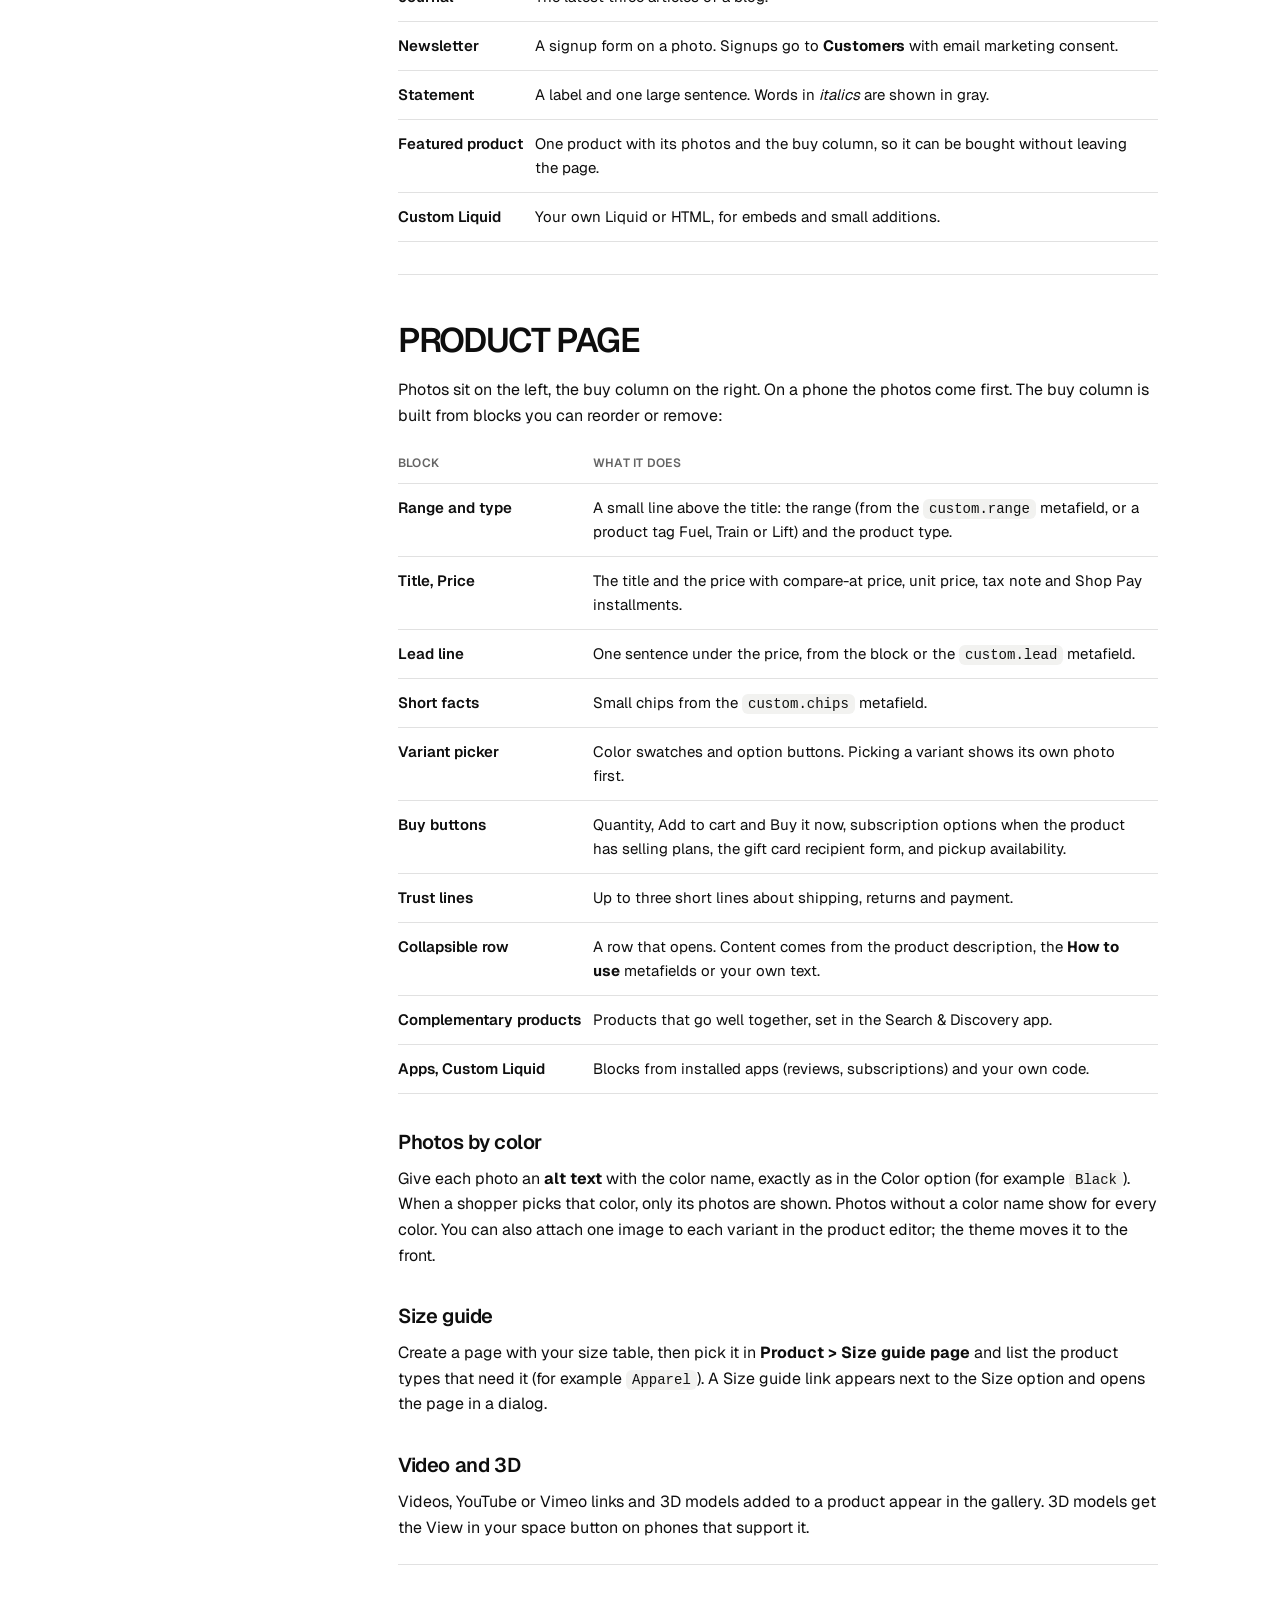
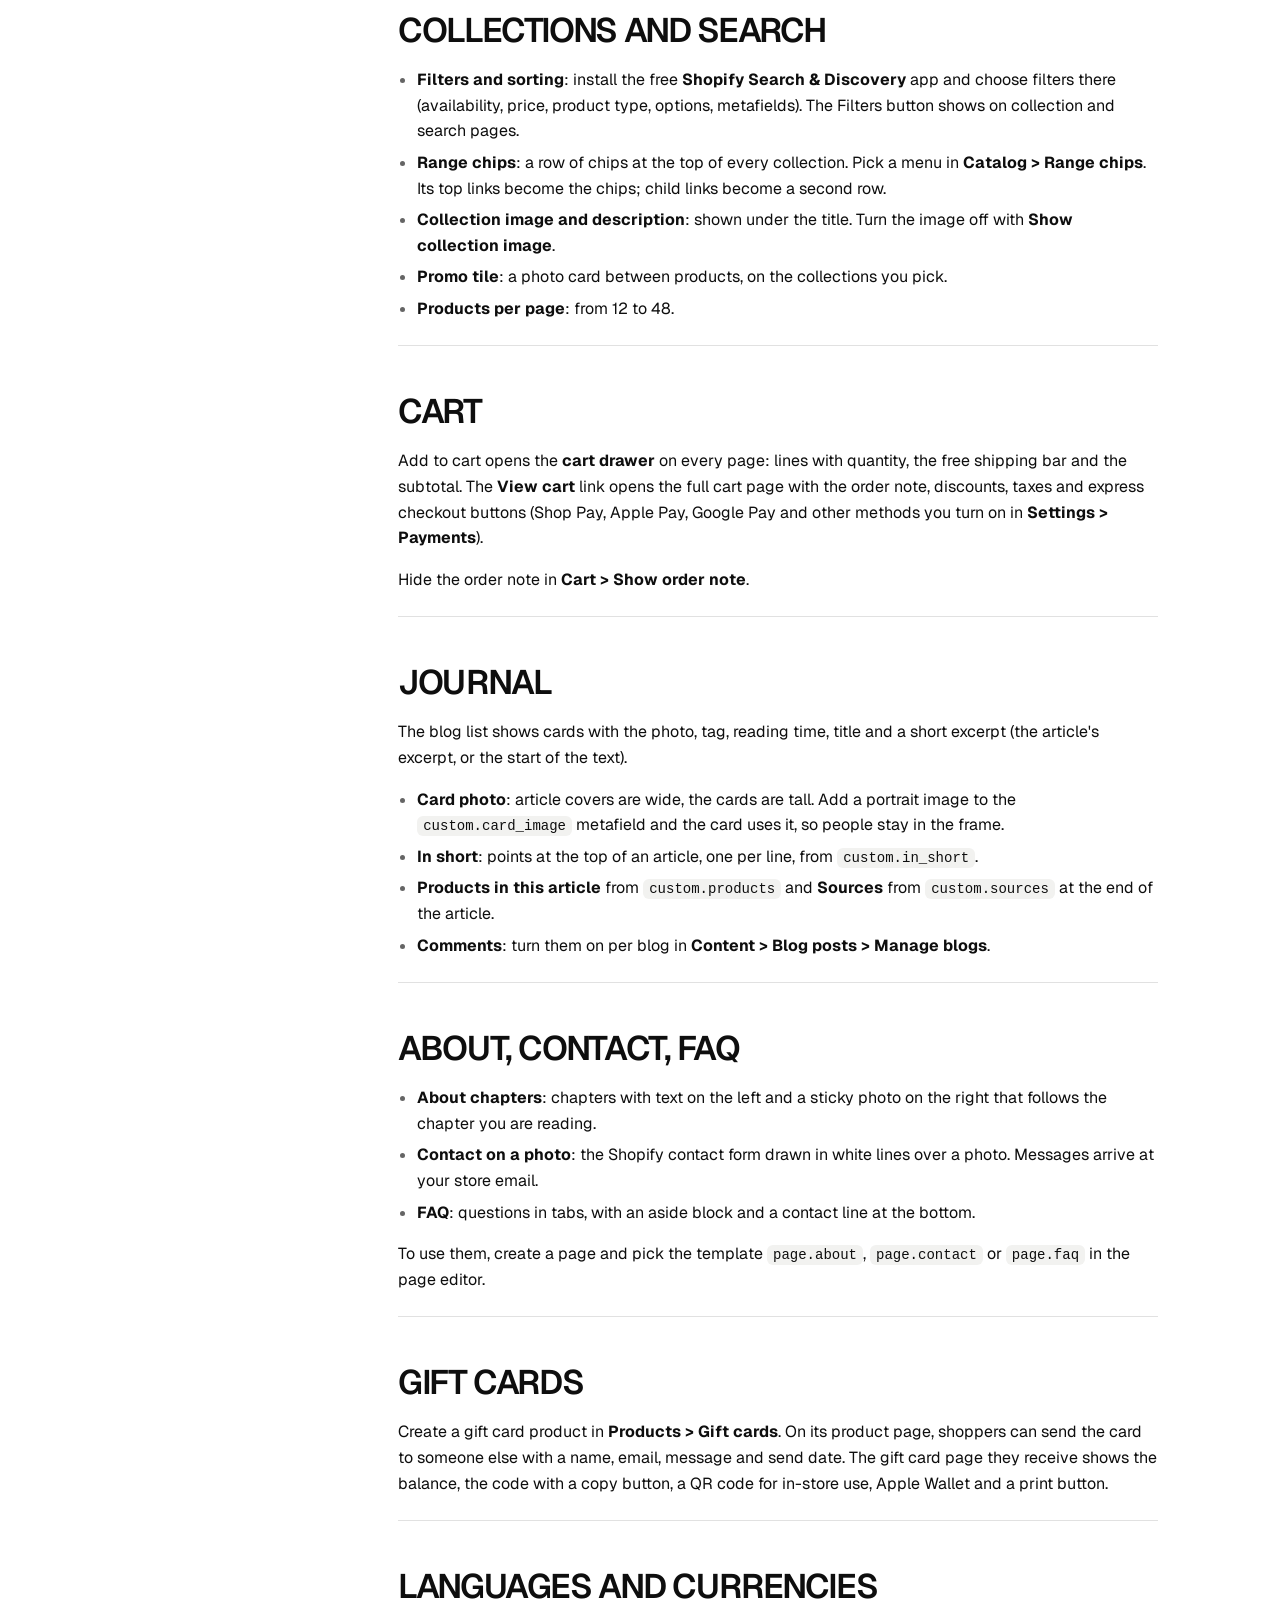
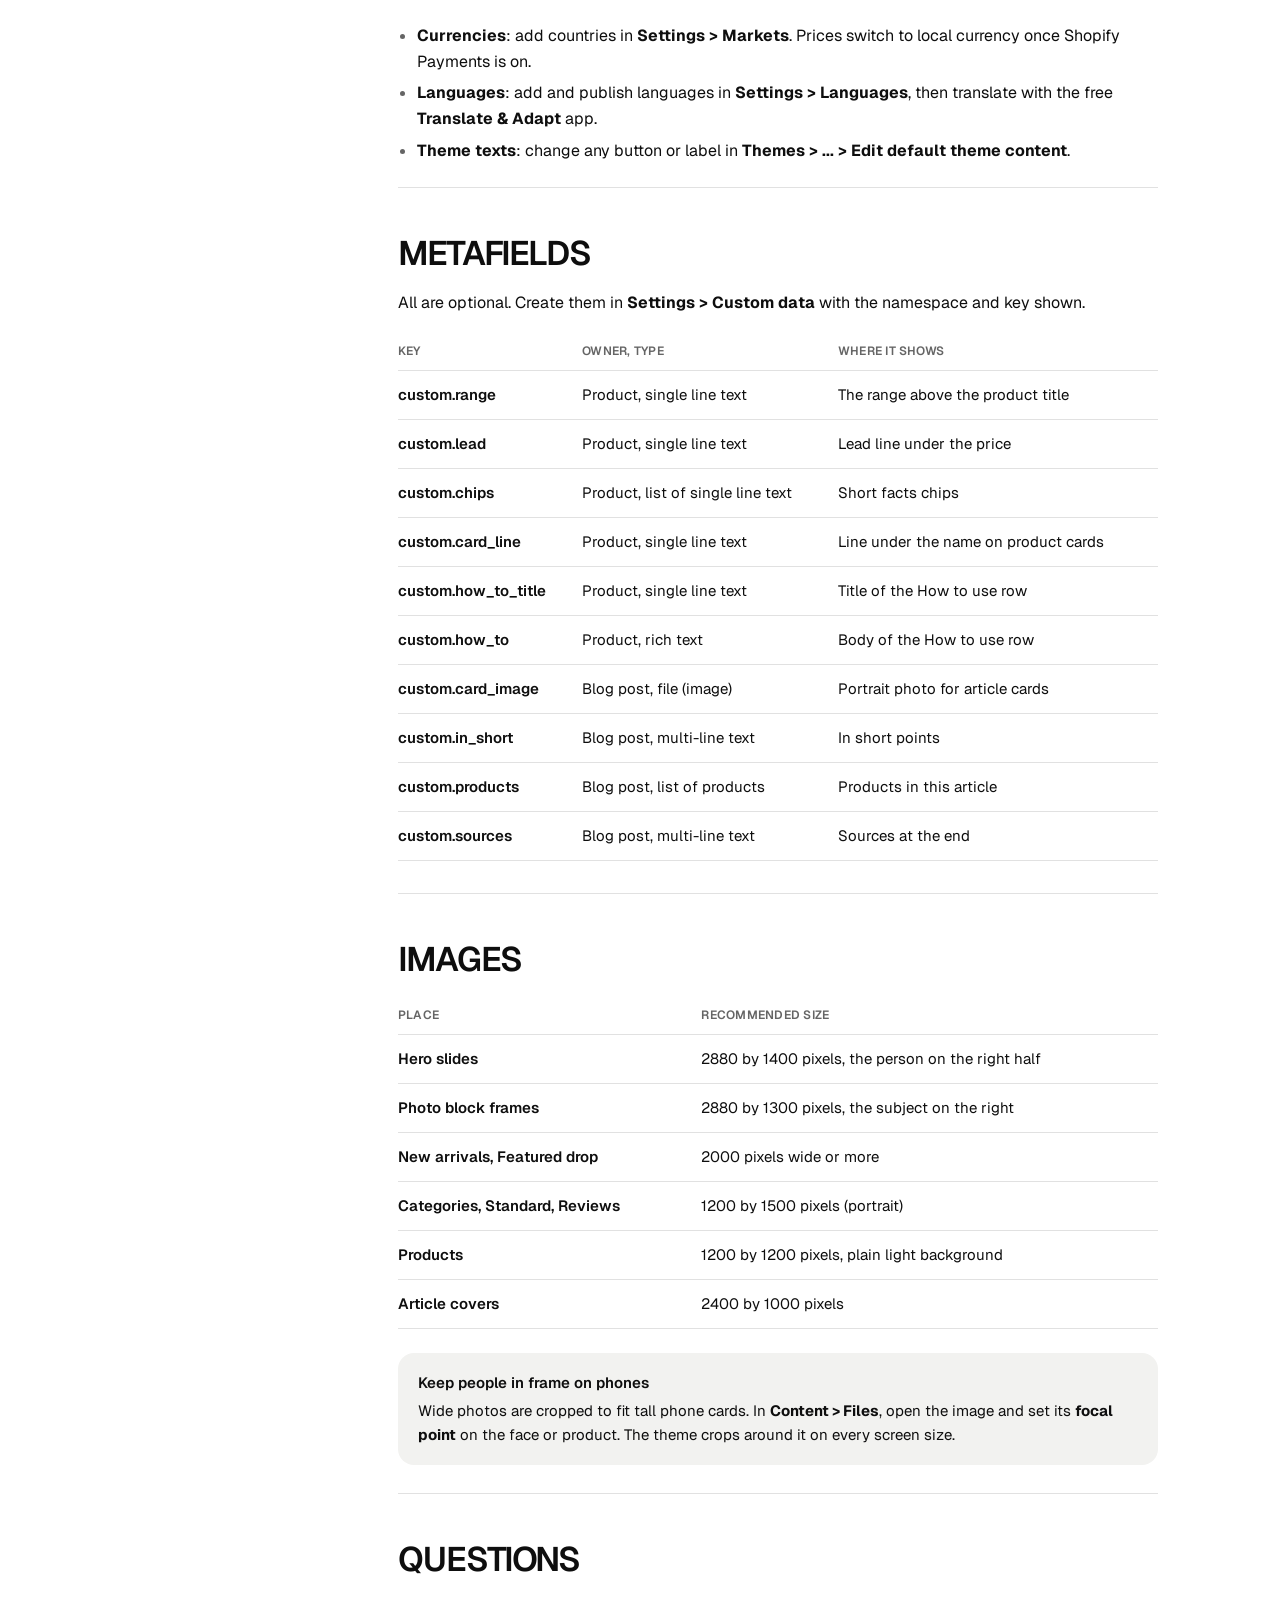
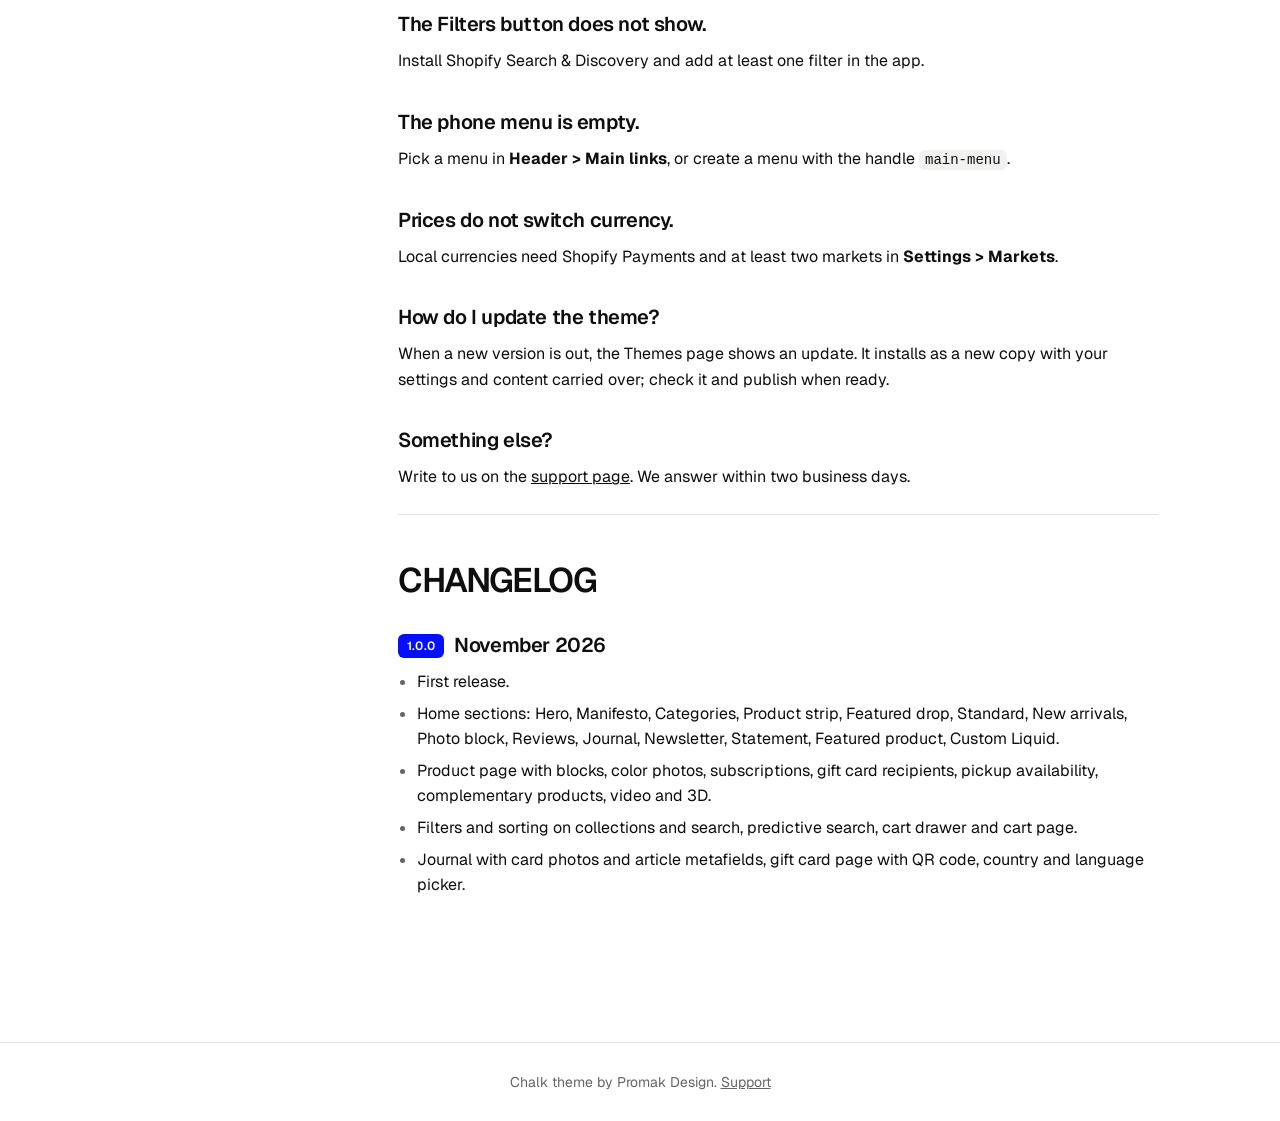
==== commit e54aa11d: "Docs: bold words stay inline in notes, fresh stylesheet Co-Authored-By: Claude Opus 5.5 <noreply@ant" ====
--- a/index.html
+++ b/index.html
@@ -7,7 +7,7 @@
 <meta name="description" content="How to set up and customize the Chalk Shopify theme: settings, sections, product pages, filters, cart, journal, gift cards and translations.">
 <link rel="preconnect" href="https://fonts.googleapis.com">
 <link href="https://fonts.googleapis.com/css2?family=Geist:wght@400;500;600;700&display=swap" rel="stylesheet">
-<link rel="stylesheet" href="assets/docs.css">
+<link rel="stylesheet" href="assets/docs.css?v=2">
 </head>
 <body>
 <header class="top">
@@ -53,7 +53,7 @@
         <li>Replace the demo photos and texts section by section, then preview on desktop and phone with the device switch at the top of the editor.</li>
         <li>When you are happy, click <b>Publish</b>.</li>
       </ol>
-      <div class="note"><b>Before you start</b>Duplicate the theme (<b>Actions &gt; Duplicate</b>) and keep the copy as a backup. Theme updates install as a new copy, so your published store never changes without you.</div>
+      <div class="note"><span class="nt">Before you start</span>Duplicate the theme (<b>Actions &gt; Duplicate</b>) and keep the copy as a backup. Theme updates install as a new copy, so your published store never changes without you.</div>
     </section>
 
     <section id="settings">
@@ -227,7 +227,7 @@
           <tr><td>Article covers</td><td>2400 by 1000 pixels</td></tr>
         </tbody>
       </table>
-      <div class="note"><b>Keep people in frame on phones</b>Wide photos are cropped to fit tall phone cards. In <b>Content &gt; Files</b>, open the image and set its <b>focal point</b> on the face or product. The theme crops around it on every screen size.</div>
+      <div class="note"><span class="nt">Keep people in frame on phones</span>Wide photos are cropped to fit tall phone cards. In <b>Content &gt; Files</b>, open the image and set its <b>focal point</b> on the face or product. The theme crops around it on every screen size.</div>
     </section>
 
     <section id="faq">
--- a/assets/docs.css
+++ b/assets/docs.css
@@ -1,7 +1,8 @@
 /* CHALK docs: white page, black type, one blue accent, the theme's Geist font */
 :root{--ink:#0E0E0E;--mute:rgba(14,14,14,.64);--line:rgba(14,14,14,.12);--soft:#F2F2F0;--accent:#050FFF;--g:24px}
 *{box-sizing:border-box}
-html{scroll-behavior:smooth;scroll-padding-top:88px}
+html{scroll-behavior:smooth;scroll-padding-top:88px;overflow-x:clip}
+body{overflow-x:clip}
 body{margin:0;background:#fff;color:var(--ink);font:16px/1.6 'Geist',system-ui,sans-serif;-webkit-font-smoothing:antialiased}
 a{color:inherit}
 .top{position:sticky;top:0;z-index:10;display:flex;align-items:center;justify-content:space-between;gap:16px;padding:14px var(--g);background:rgba(255,255,255,.92);backdrop-filter:blur(10px);border-bottom:1px solid var(--line)}
@@ -12,7 +13,7 @@
 .top nav a:hover{background:var(--soft)}
 .top nav a.dark{background:var(--ink);color:#fff}
 .wrap{display:grid;grid-template-columns:240px minmax(0,760px);gap:64px;max-width:1140px;margin:0 auto;padding:48px var(--g) 120px}
-.side{position:sticky;top:88px;align-self:start;max-height:calc(100vh - 110px);overflow:auto}
+.side{position:sticky;top:88px;align-self:start;max-height:calc(100vh - 110px);overflow-y:auto;overflow-x:hidden;padding:0 10px;margin:0 -10px;scrollbar-width:thin}
 .side b{display:block;font:600 12px/1 'Geist',sans-serif;letter-spacing:.02em;text-transform:uppercase;color:var(--mute);margin:0 0 12px}
 .side a{display:block;text-decoration:none;padding:6px 10px;margin:0 -10px;border-radius:8px;font-size:15px}
 .side a:hover,.side a.on{background:var(--soft)}
@@ -25,7 +26,7 @@
 p,ul,ol{margin:0 0 16px}ul,ol{padding-left:1.2em}li{margin:0 0 6px}li::marker{color:var(--mute)}
 code{font:500 14px/1.4 ui-monospace,SFMono-Regular,Menlo,monospace;background:var(--soft);padding:2px 6px;border-radius:6px}
 .note{background:var(--soft);border-radius:16px;padding:18px 20px;margin:0 0 20px;font-size:15px}
-.note b{display:block;margin-bottom:4px}
+.note .nt{display:block;font-weight:600;margin-bottom:4px}
 table{width:100%;border-collapse:collapse;margin:0 0 24px;font-size:15px}
 th,td{text-align:left;vertical-align:top;padding:12px 12px 12px 0;border-bottom:1px solid var(--line)}
 th{font:600 12px/1.2 'Geist',sans-serif;letter-spacing:.02em;text-transform:uppercase;color:var(--mute)}
@@ -53,7 +54,7 @@
 .facts span{font-size:14px;color:var(--mute)}
 @media (max-width:900px){
   .wrap{grid-template-columns:1fr;gap:24px;padding-top:28px}
-  .side{position:static;max-height:none;display:flex;flex-wrap:wrap;gap:6px}.side b{width:100%}
+  .side{position:static;max-height:none;display:flex;flex-wrap:wrap;gap:6px;padding:0;margin:0;overflow:visible}.side b{width:100%}
   .side a{margin:0;background:var(--soft);font-size:14px}
   td:first-child{white-space:normal}
 }
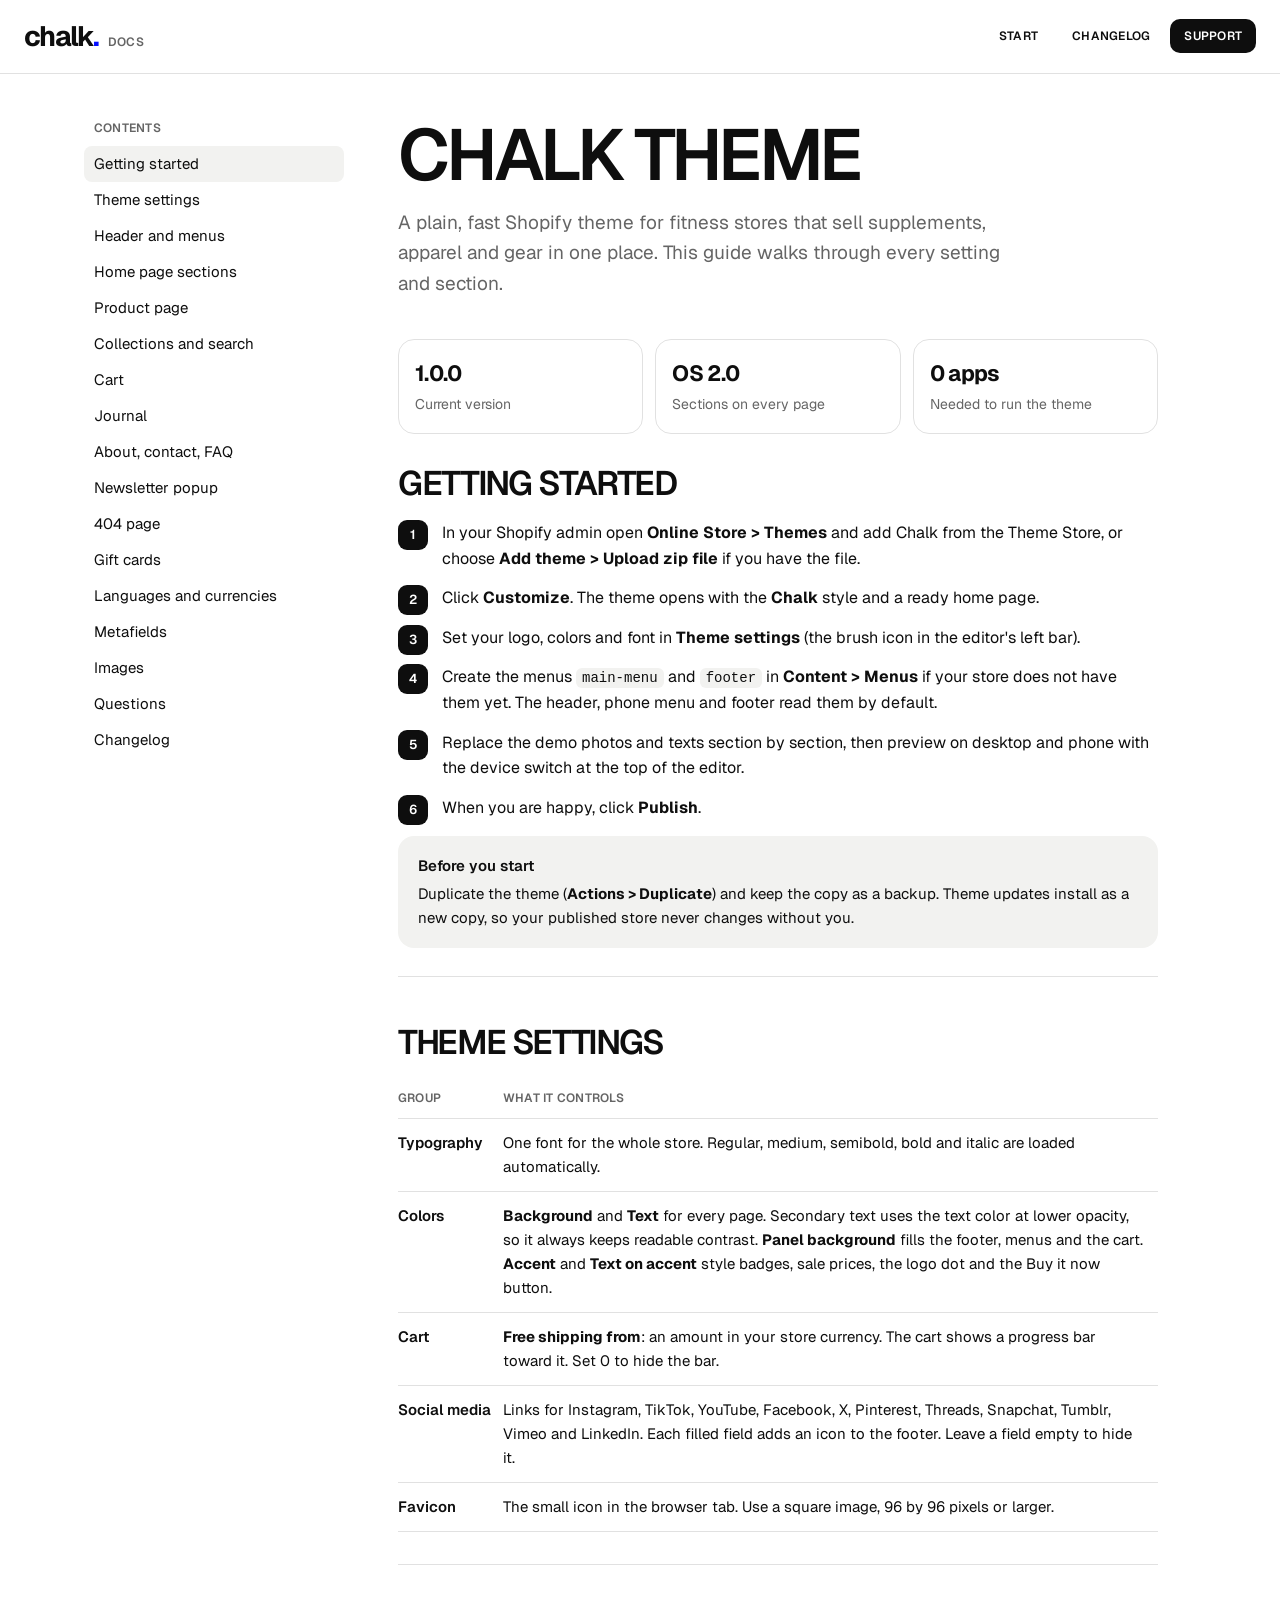
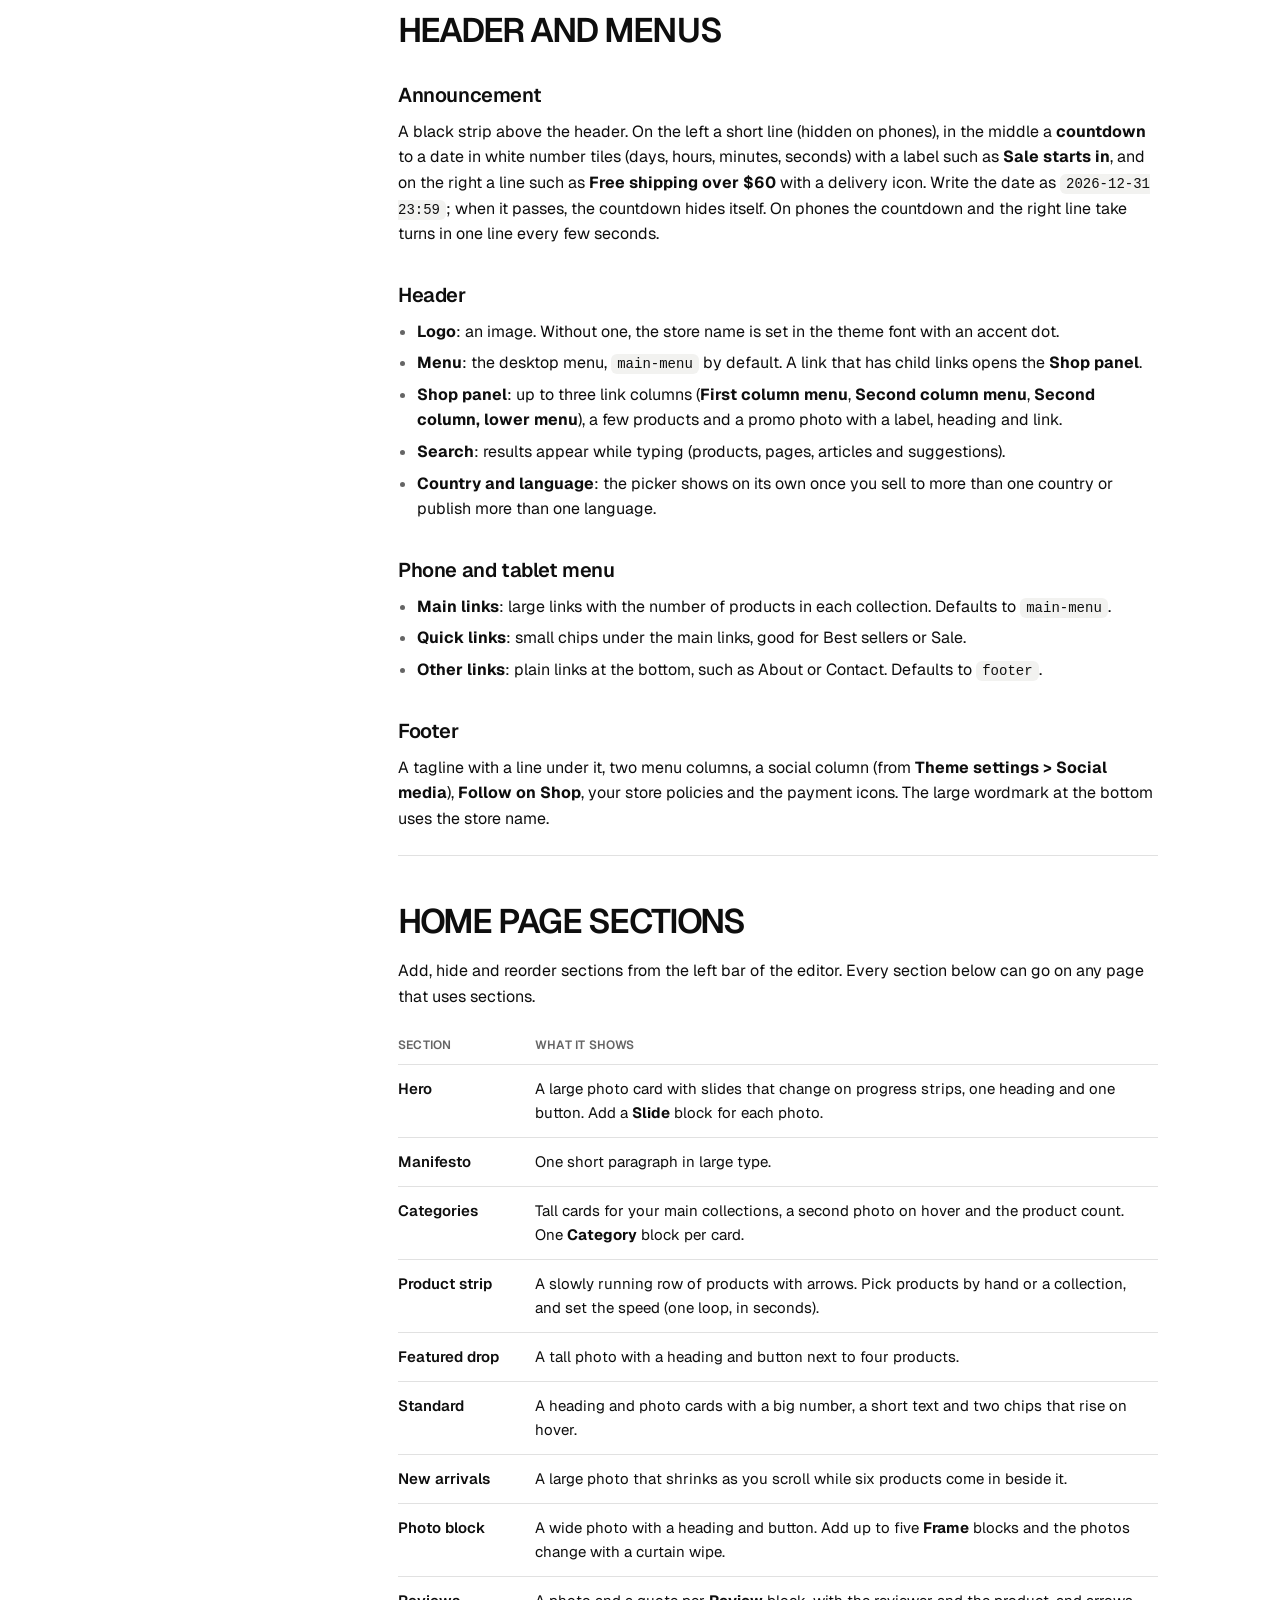
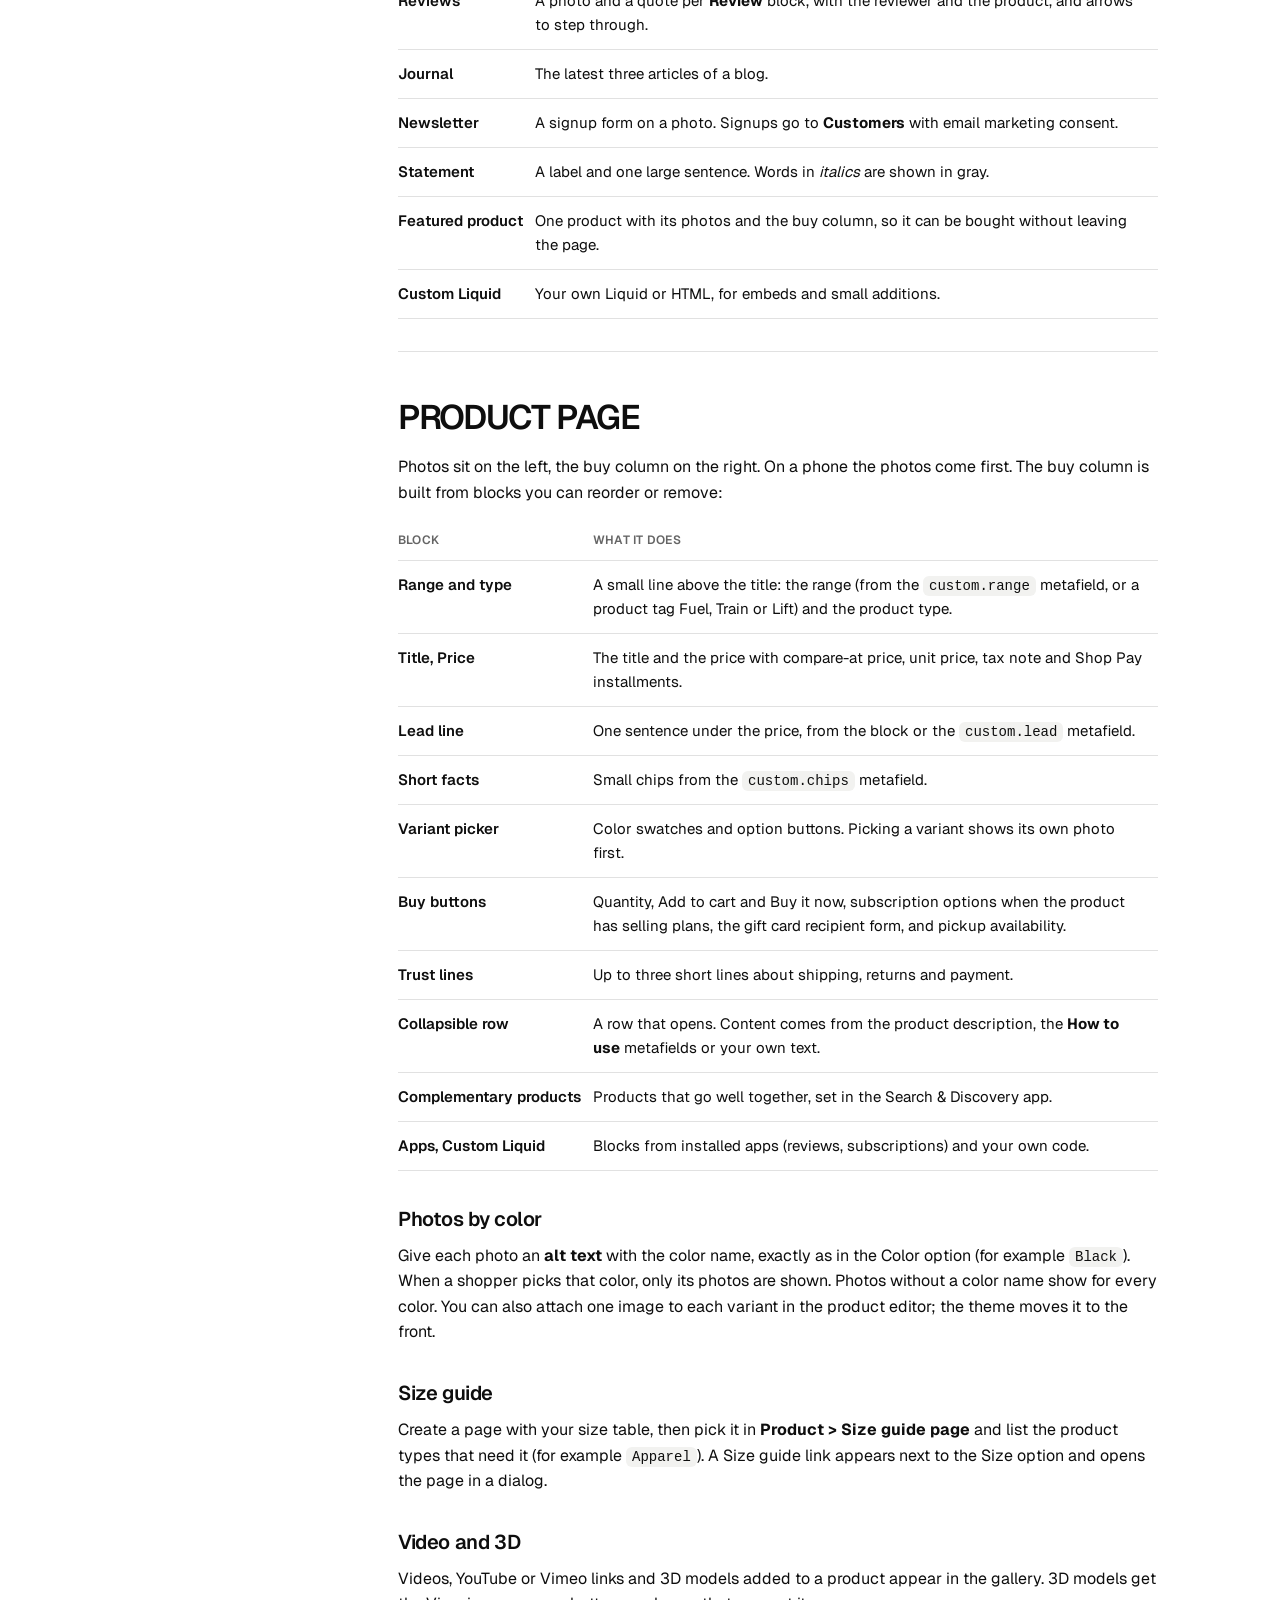
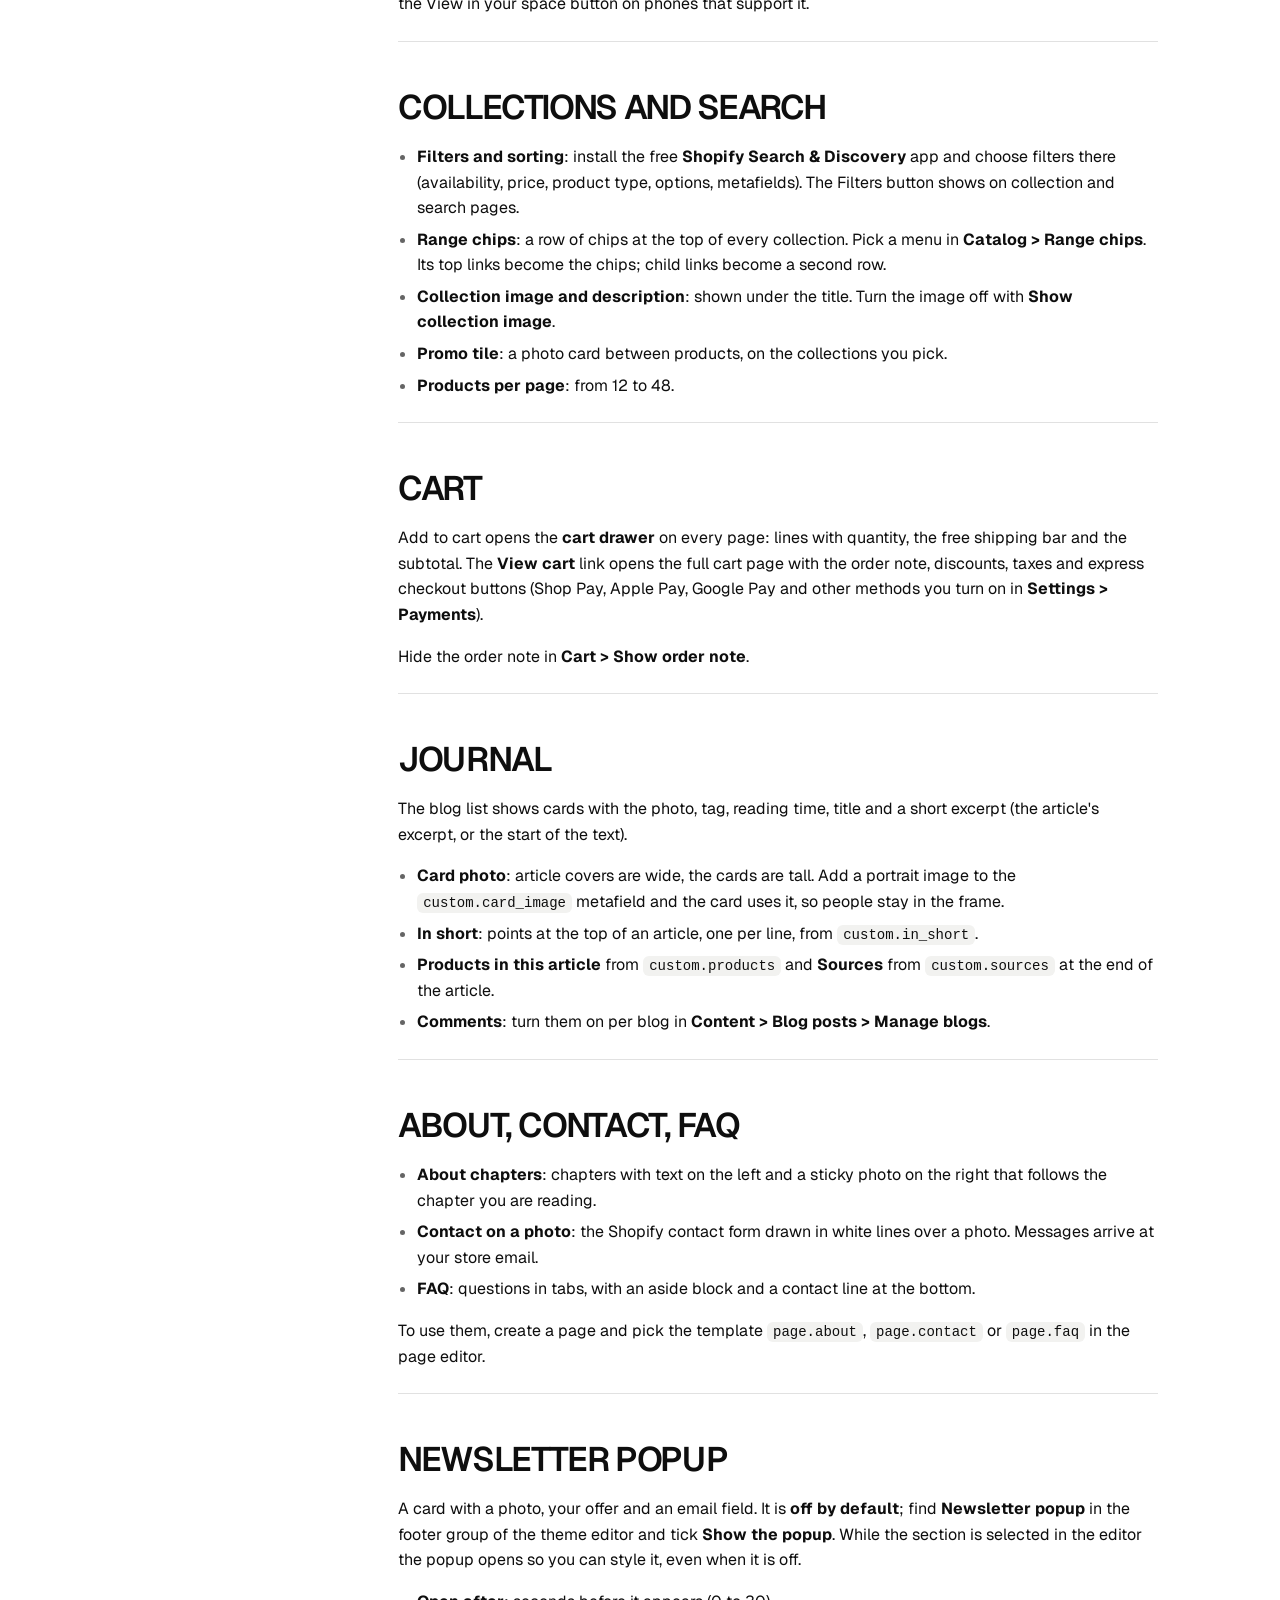
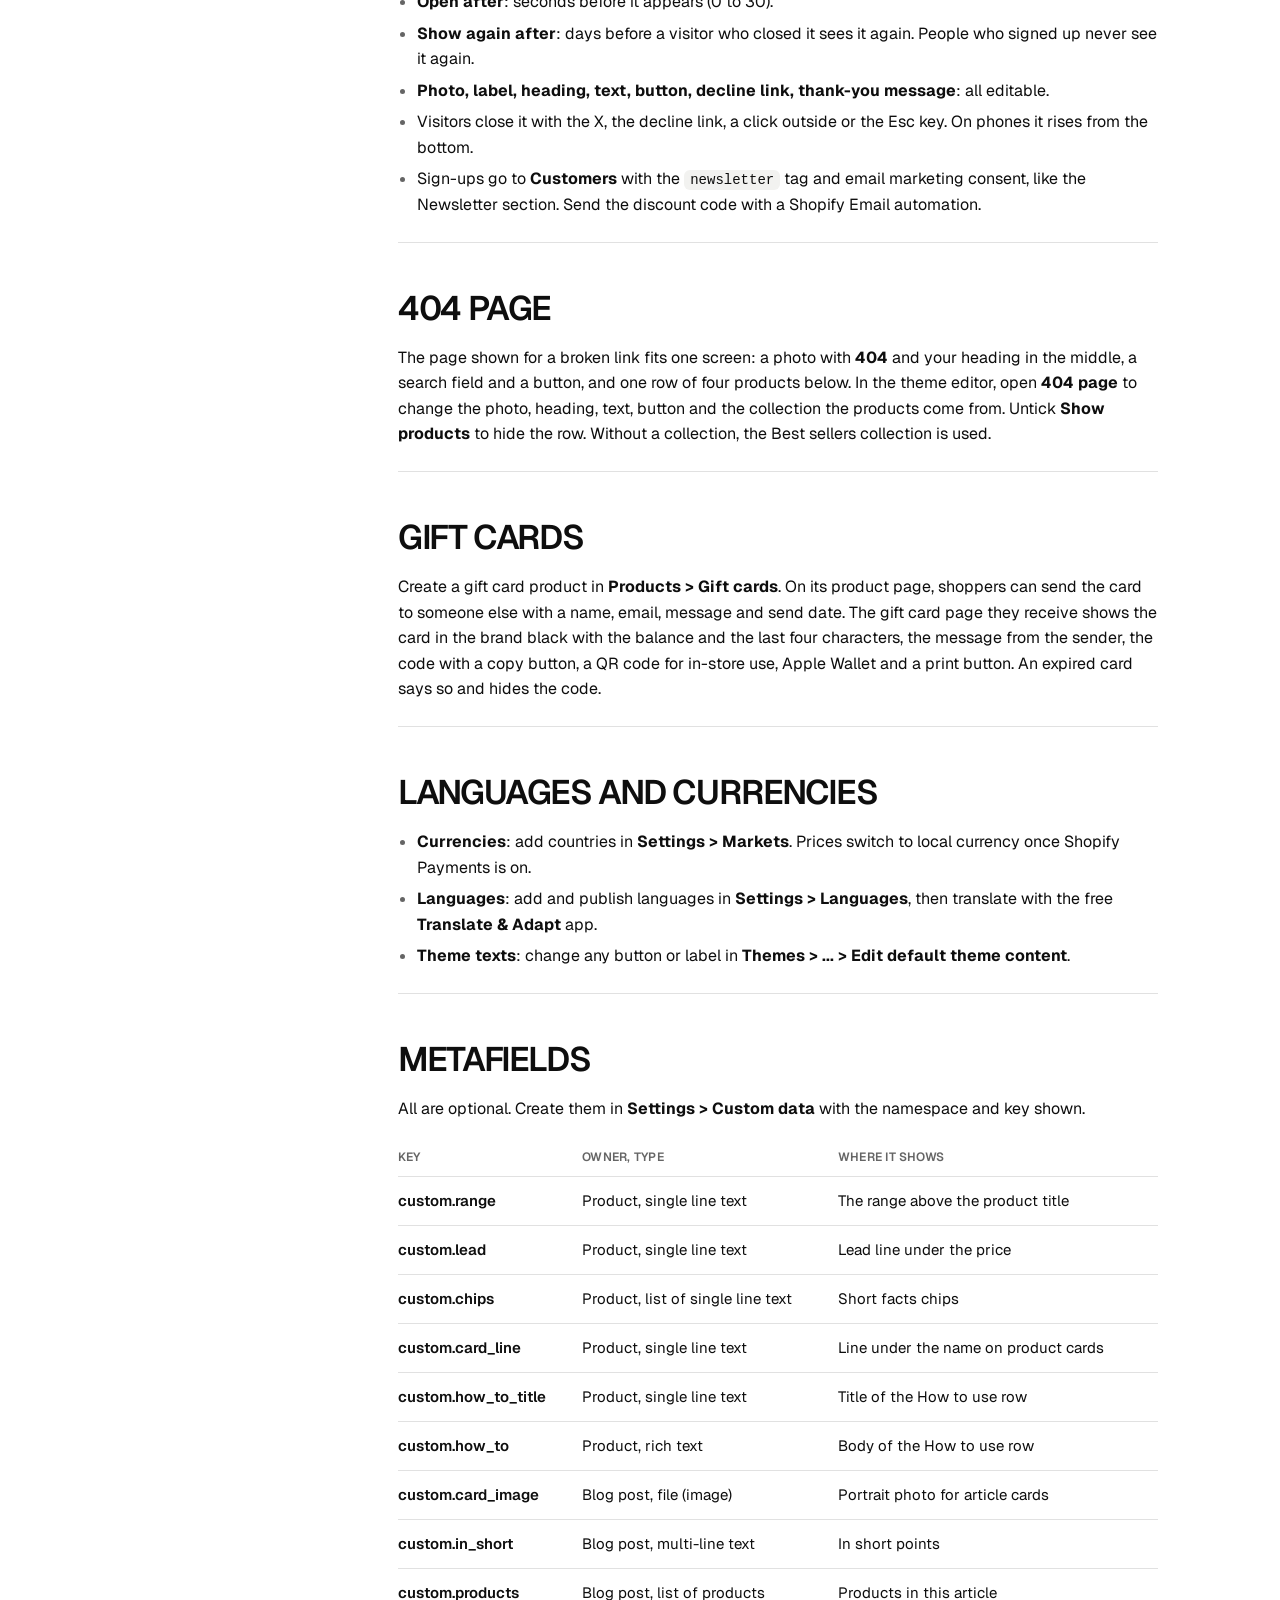
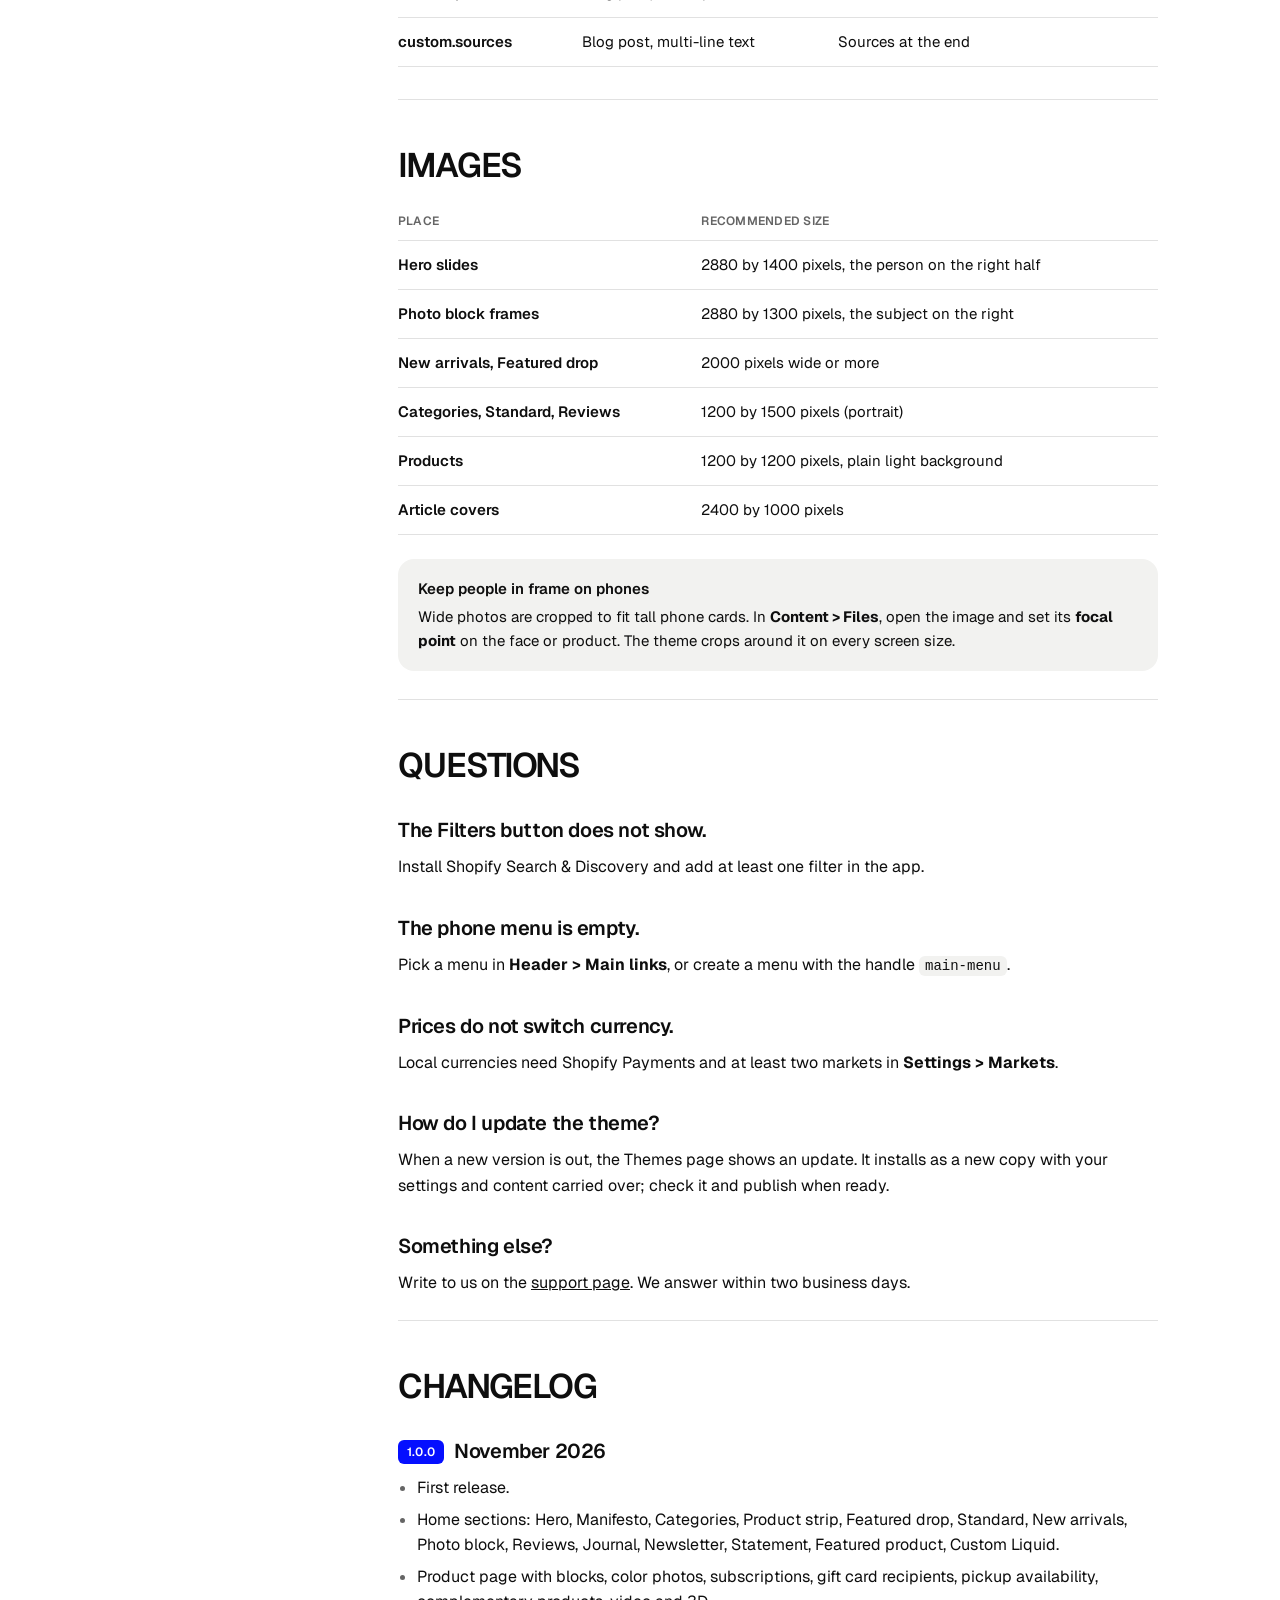
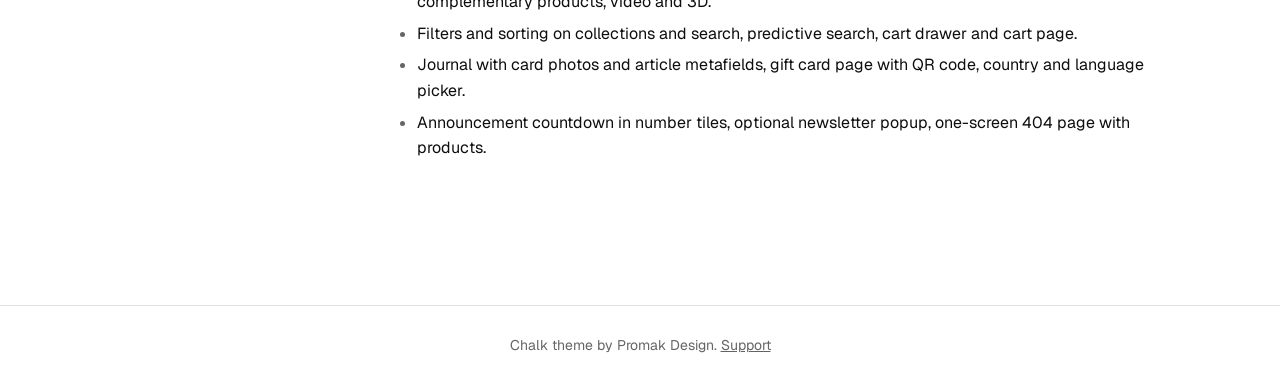
==== commit 2e0f0607: "Docs: announcement countdown, newsletter popup, 404 page, gift card page Co-Authored-By: Claude Opus" ====
--- a/index.html
+++ b/index.html
@@ -27,6 +27,8 @@
     <a href="#cart">Cart</a>
     <a href="#journal">Journal</a>
     <a href="#pages">About, contact, FAQ</a>
+    <a href="#popup">Newsletter popup</a>
+    <a href="#notfound">404 page</a>
     <a href="#giftcard">Gift cards</a>
     <a href="#markets">Languages and currencies</a>
     <a href="#metafields">Metafields</a>
@@ -73,7 +75,7 @@
     <section id="header">
       <h2>Header and menus</h2>
       <h3>Announcement</h3>
-      <p>A thin bar above the header with a <b>left text</b>, a <b>countdown</b> and a <b>right text</b>. Write the countdown end as <code>2026-12-31 23:59</code>. When the date passes, the countdown hides itself.</p>
+      <p>A black strip above the header. On the left a short line (hidden on phones), in the middle a <b>countdown</b> to a date in white number tiles (days, hours, minutes, seconds) with a label such as <b>Sale starts in</b>, and on the right a line such as <b>Free shipping over $60</b> with a delivery icon. Write the date as <code>2026-12-31 23:59</code>; when it passes, the countdown hides itself. On phones the countdown and the right line take turns in one line every few seconds.</p>
       <h3>Header</h3>
       <ul>
         <li><b>Logo</b>: an image. Without one, the store name is set in the theme font with an accent dot.</li>
@@ -180,9 +182,26 @@
       <p>To use them, create a page and pick the template <code>page.about</code>, <code>page.contact</code> or <code>page.faq</code> in the page editor.</p>
     </section>
 
+    <section id="popup">
+      <h2>Newsletter popup</h2>
+      <p>A card with a photo, your offer and an email field. It is <b>off by default</b>; find <b>Newsletter popup</b> in the footer group of the theme editor and tick <b>Show the popup</b>. While the section is selected in the editor the popup opens so you can style it, even when it is off.</p>
+      <ul>
+        <li><b>Open after</b>: seconds before it appears (0 to 30).</li>
+        <li><b>Show again after</b>: days before a visitor who closed it sees it again. People who signed up never see it again.</li>
+        <li><b>Photo, label, heading, text, button, decline link, thank-you message</b>: all editable.</li>
+        <li>Visitors close it with the X, the decline link, a click outside or the Esc key. On phones it rises from the bottom.</li>
+        <li>Sign-ups go to <b>Customers</b> with the <code>newsletter</code> tag and email marketing consent, like the Newsletter section. Send the discount code with a Shopify Email automation.</li>
+      </ul>
+    </section>
+
+    <section id="notfound">
+      <h2>404 page</h2>
+      <p>The page shown for a broken link fits one screen: a photo with <b>404</b> and your heading in the middle, a search field and a button, and one row of four products below. In the theme editor, open <b>404 page</b> to change the photo, heading, text, button and the collection the products come from. Untick <b>Show products</b> to hide the row. Without a collection, the Best sellers collection is used.</p>
+    </section>
+
     <section id="giftcard">
       <h2>Gift cards</h2>
-      <p>Create a gift card product in <b>Products &gt; Gift cards</b>. On its product page, shoppers can send the card to someone else with a name, email, message and send date. The gift card page they receive shows the balance, the code with a copy button, a QR code for in-store use, Apple Wallet and a print button.</p>
+      <p>Create a gift card product in <b>Products &gt; Gift cards</b>. On its product page, shoppers can send the card to someone else with a name, email, message and send date. The gift card page they receive shows the card in the brand black with the balance and the last four characters, the message from the sender, the code with a copy button, a QR code for in-store use, Apple Wallet and a print button. An expired card says so and hides the code.</p>
     </section>
 
     <section id="markets">
@@ -253,6 +272,7 @@
         <li>Product page with blocks, color photos, subscriptions, gift card recipients, pickup availability, complementary products, video and 3D.</li>
         <li>Filters and sorting on collections and search, predictive search, cart drawer and cart page.</li>
         <li>Journal with card photos and article metafields, gift card page with QR code, country and language picker.</li>
+        <li>Announcement countdown in number tiles, optional newsletter popup, one-screen 404 page with products.</li>
       </ul>
     </section>
   </main>
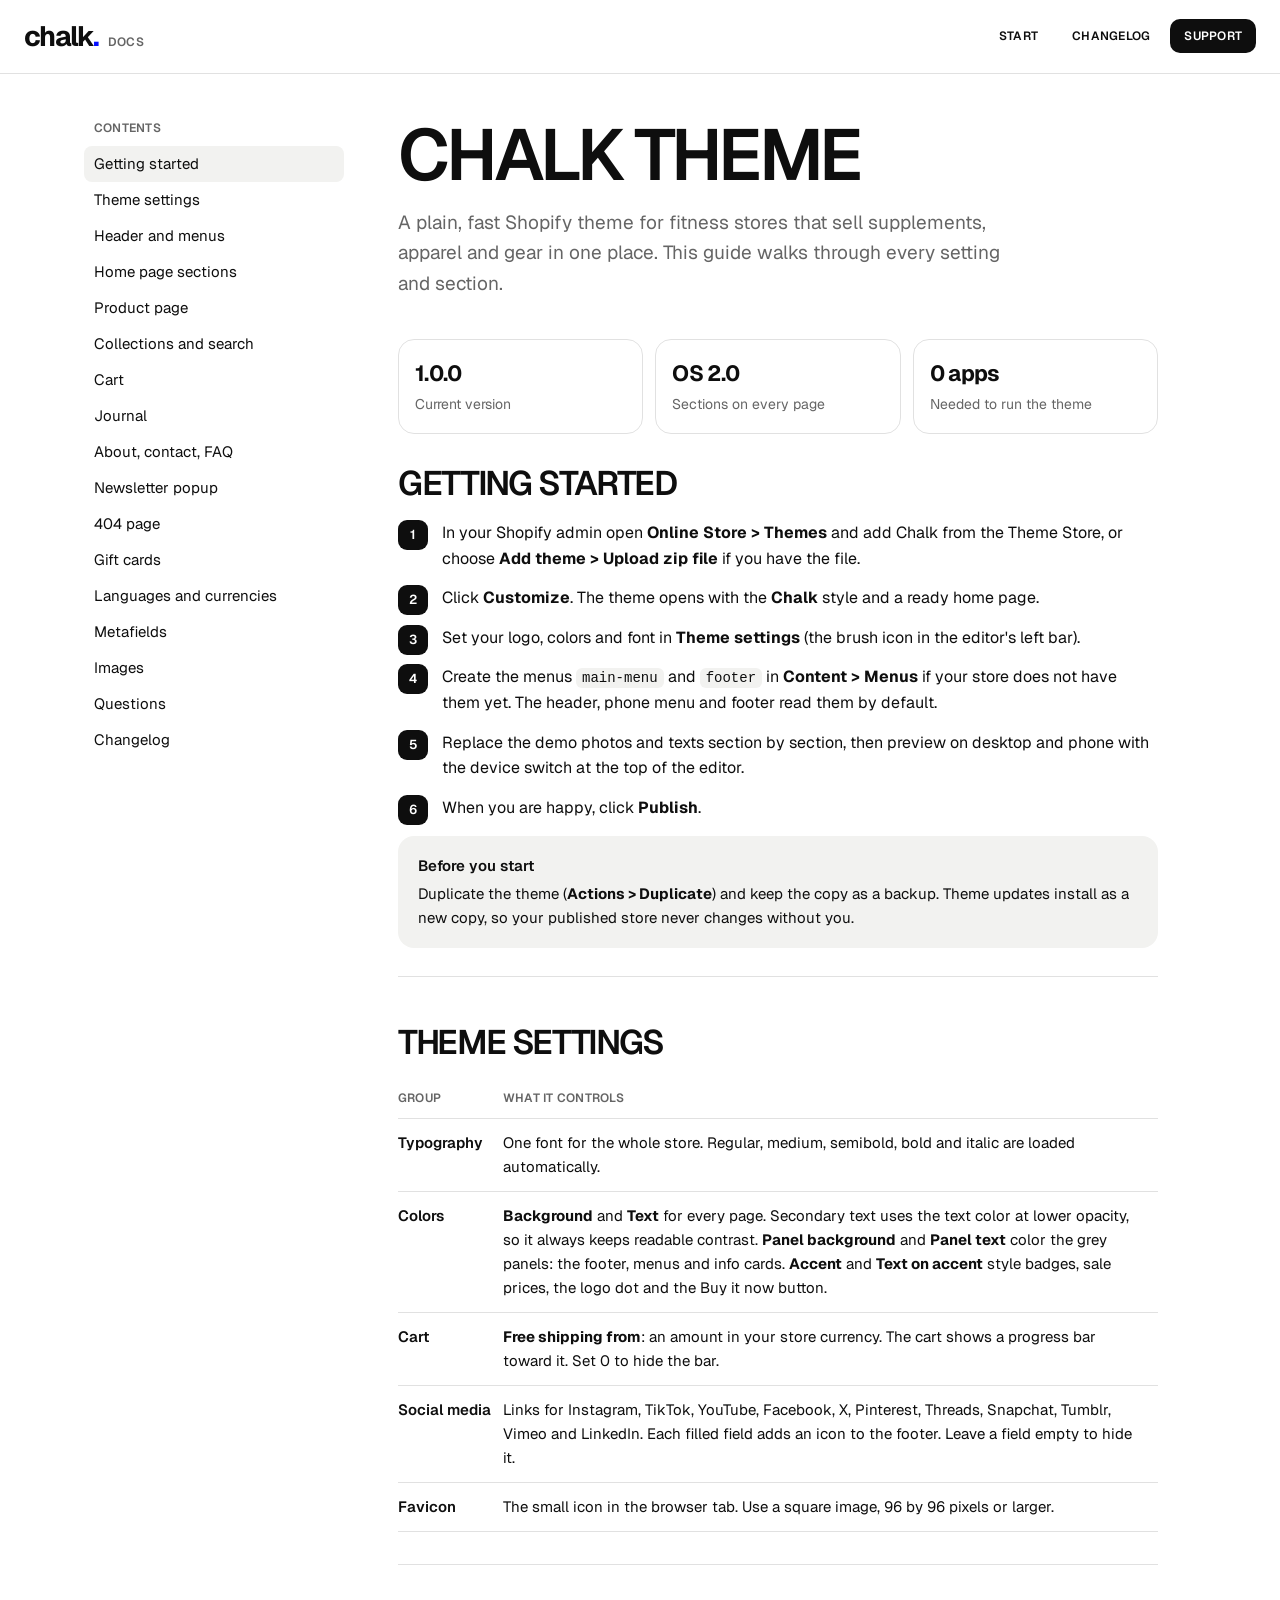
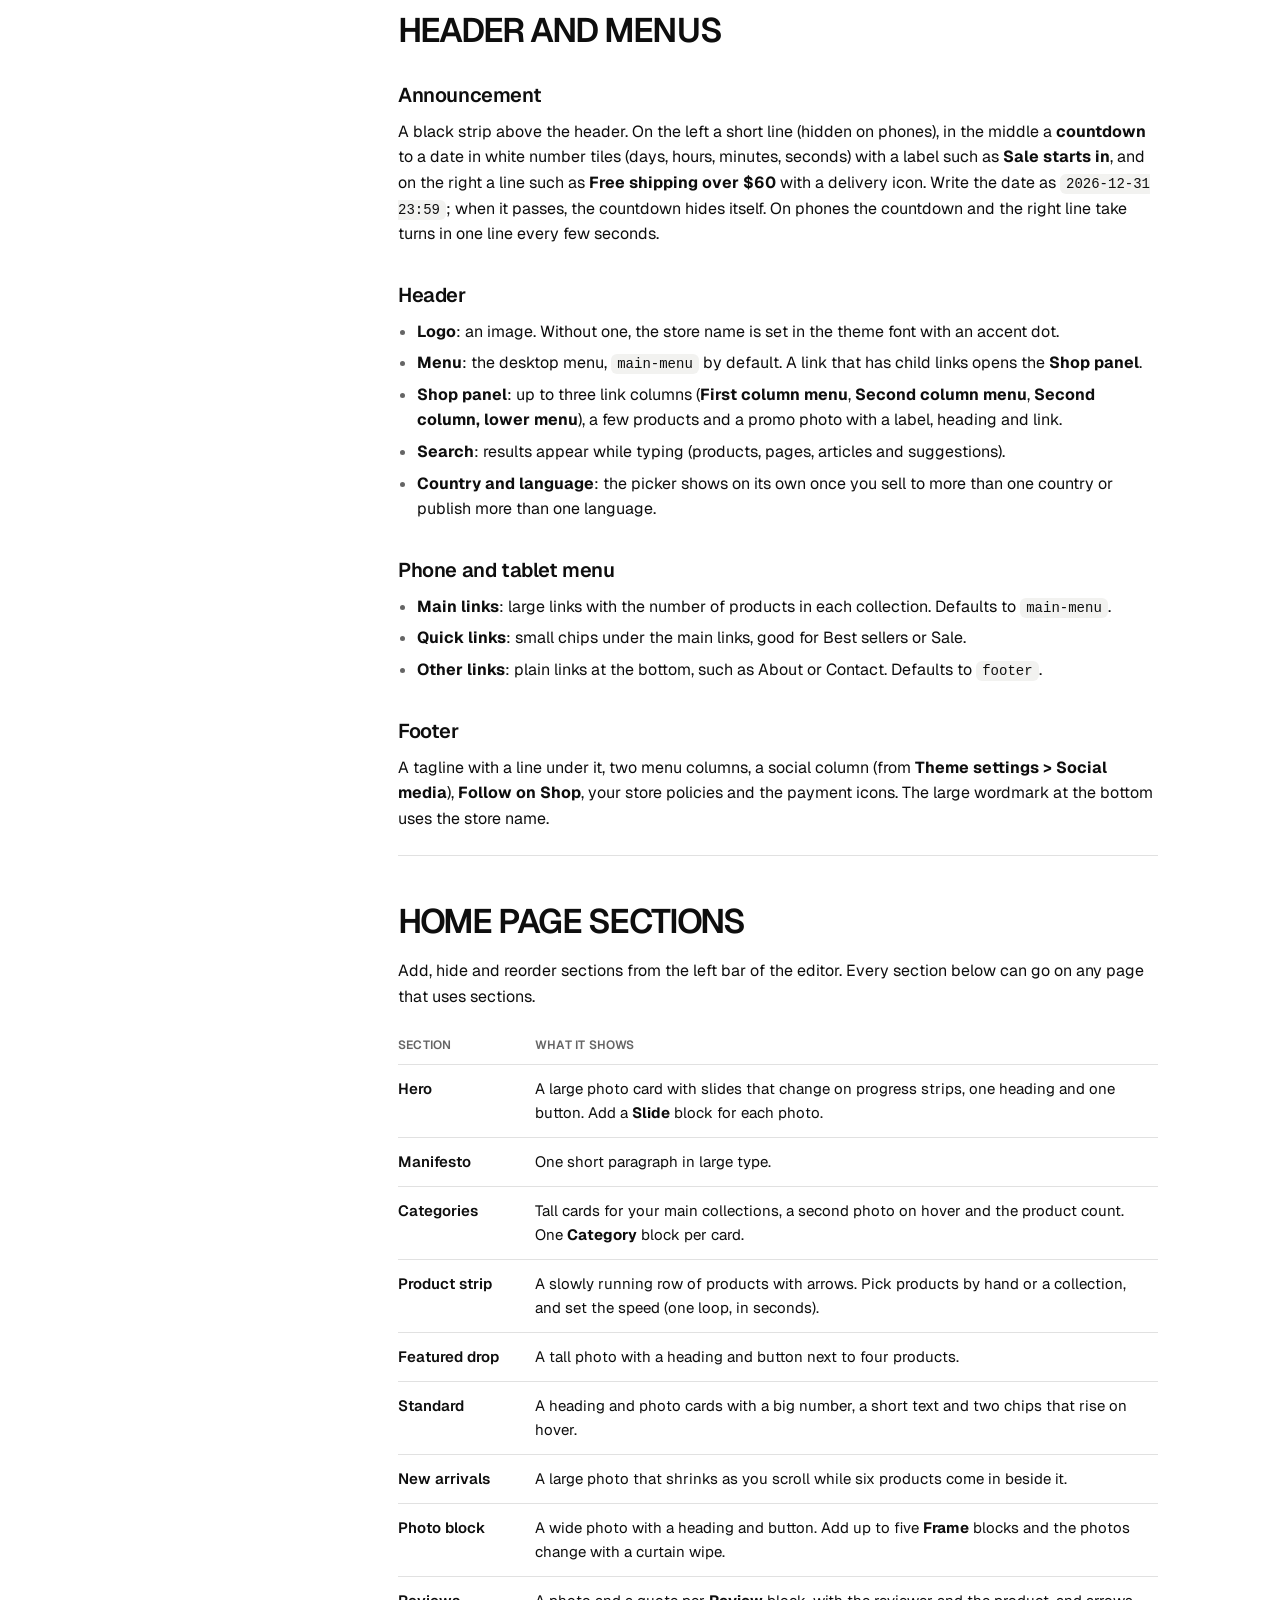
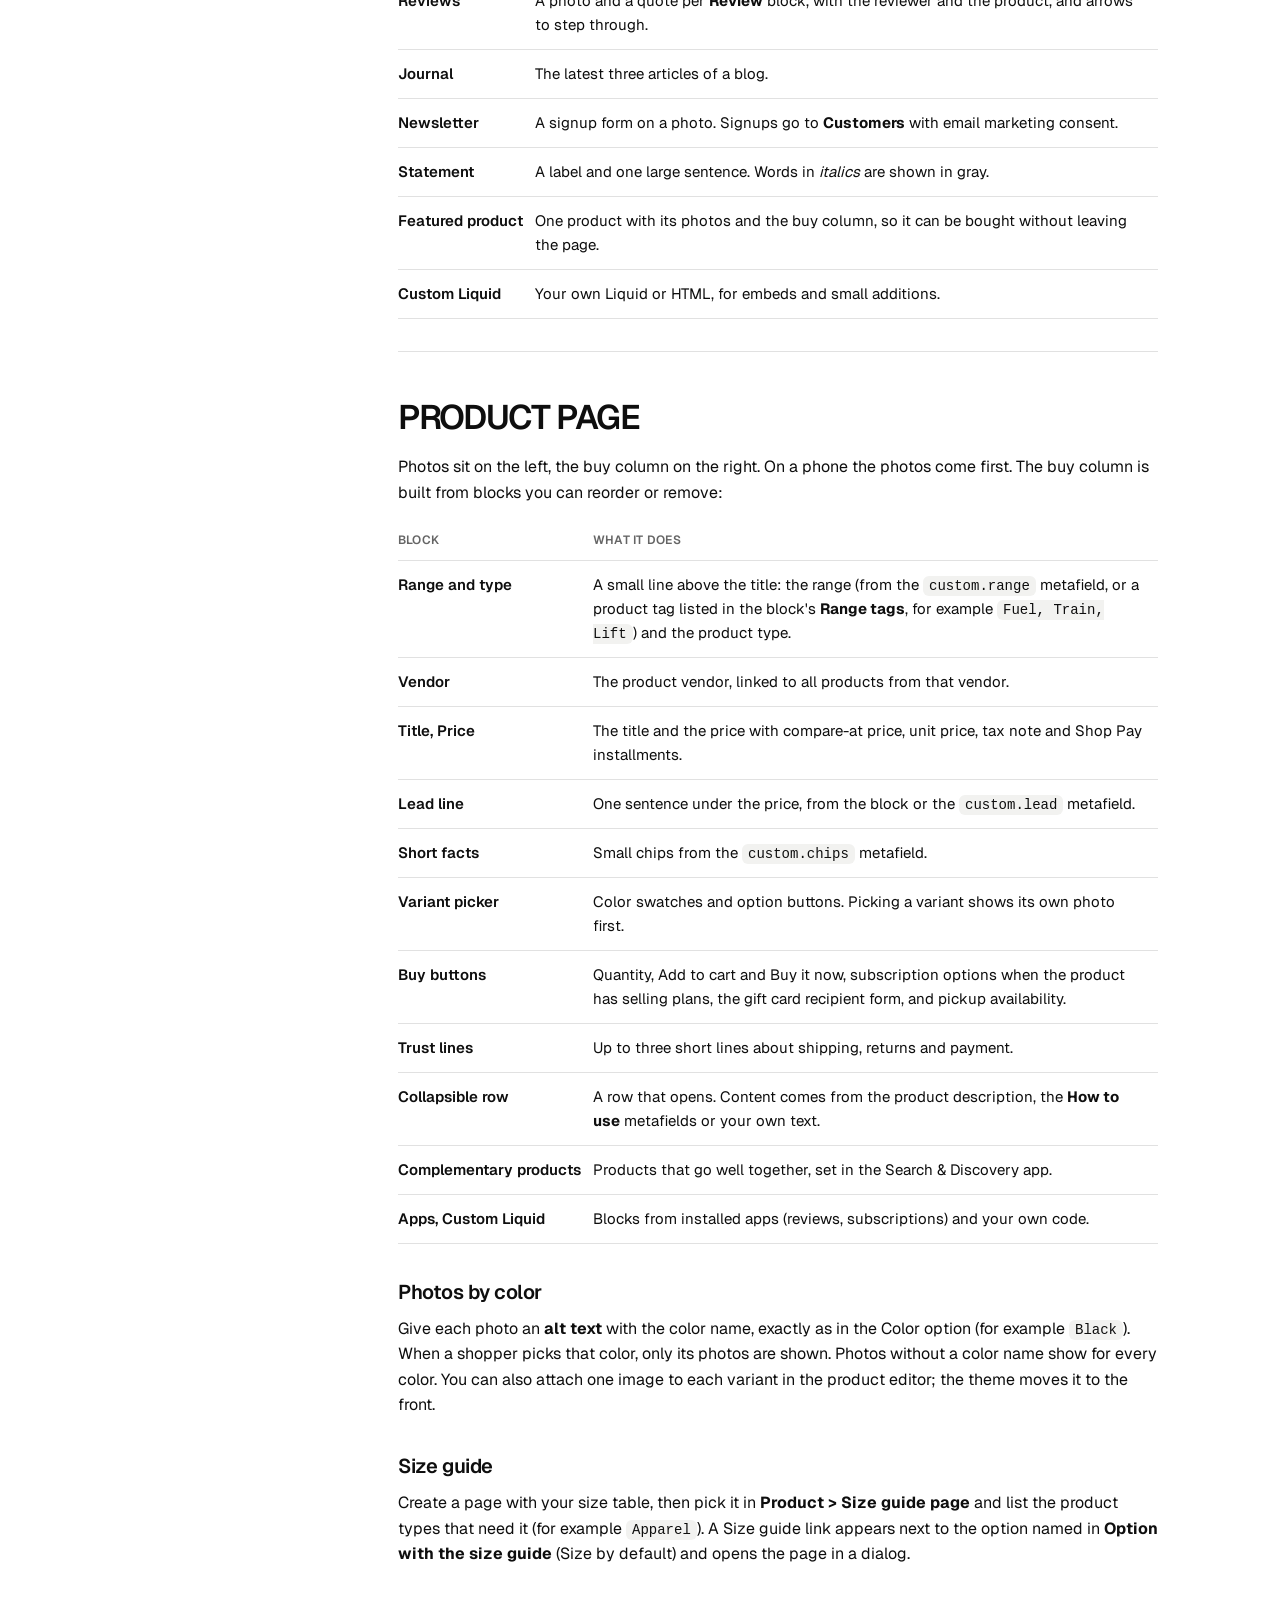
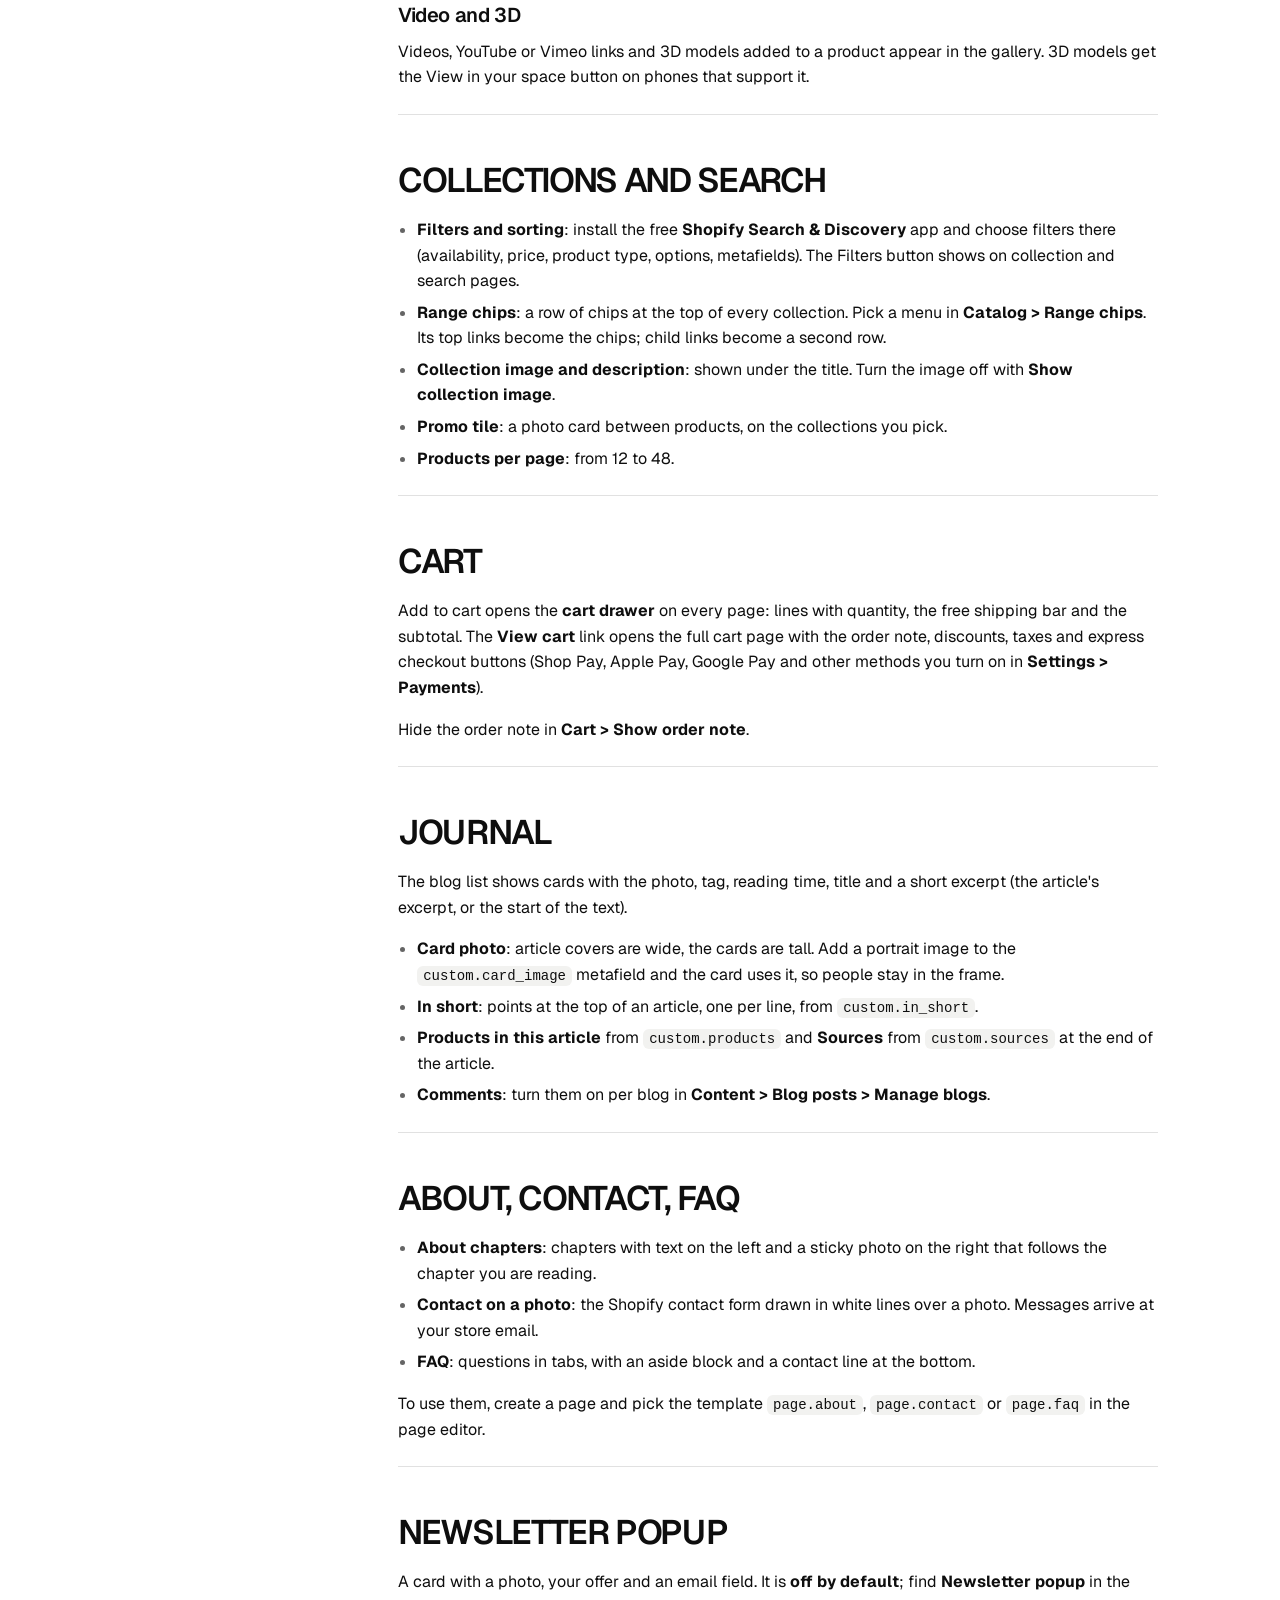
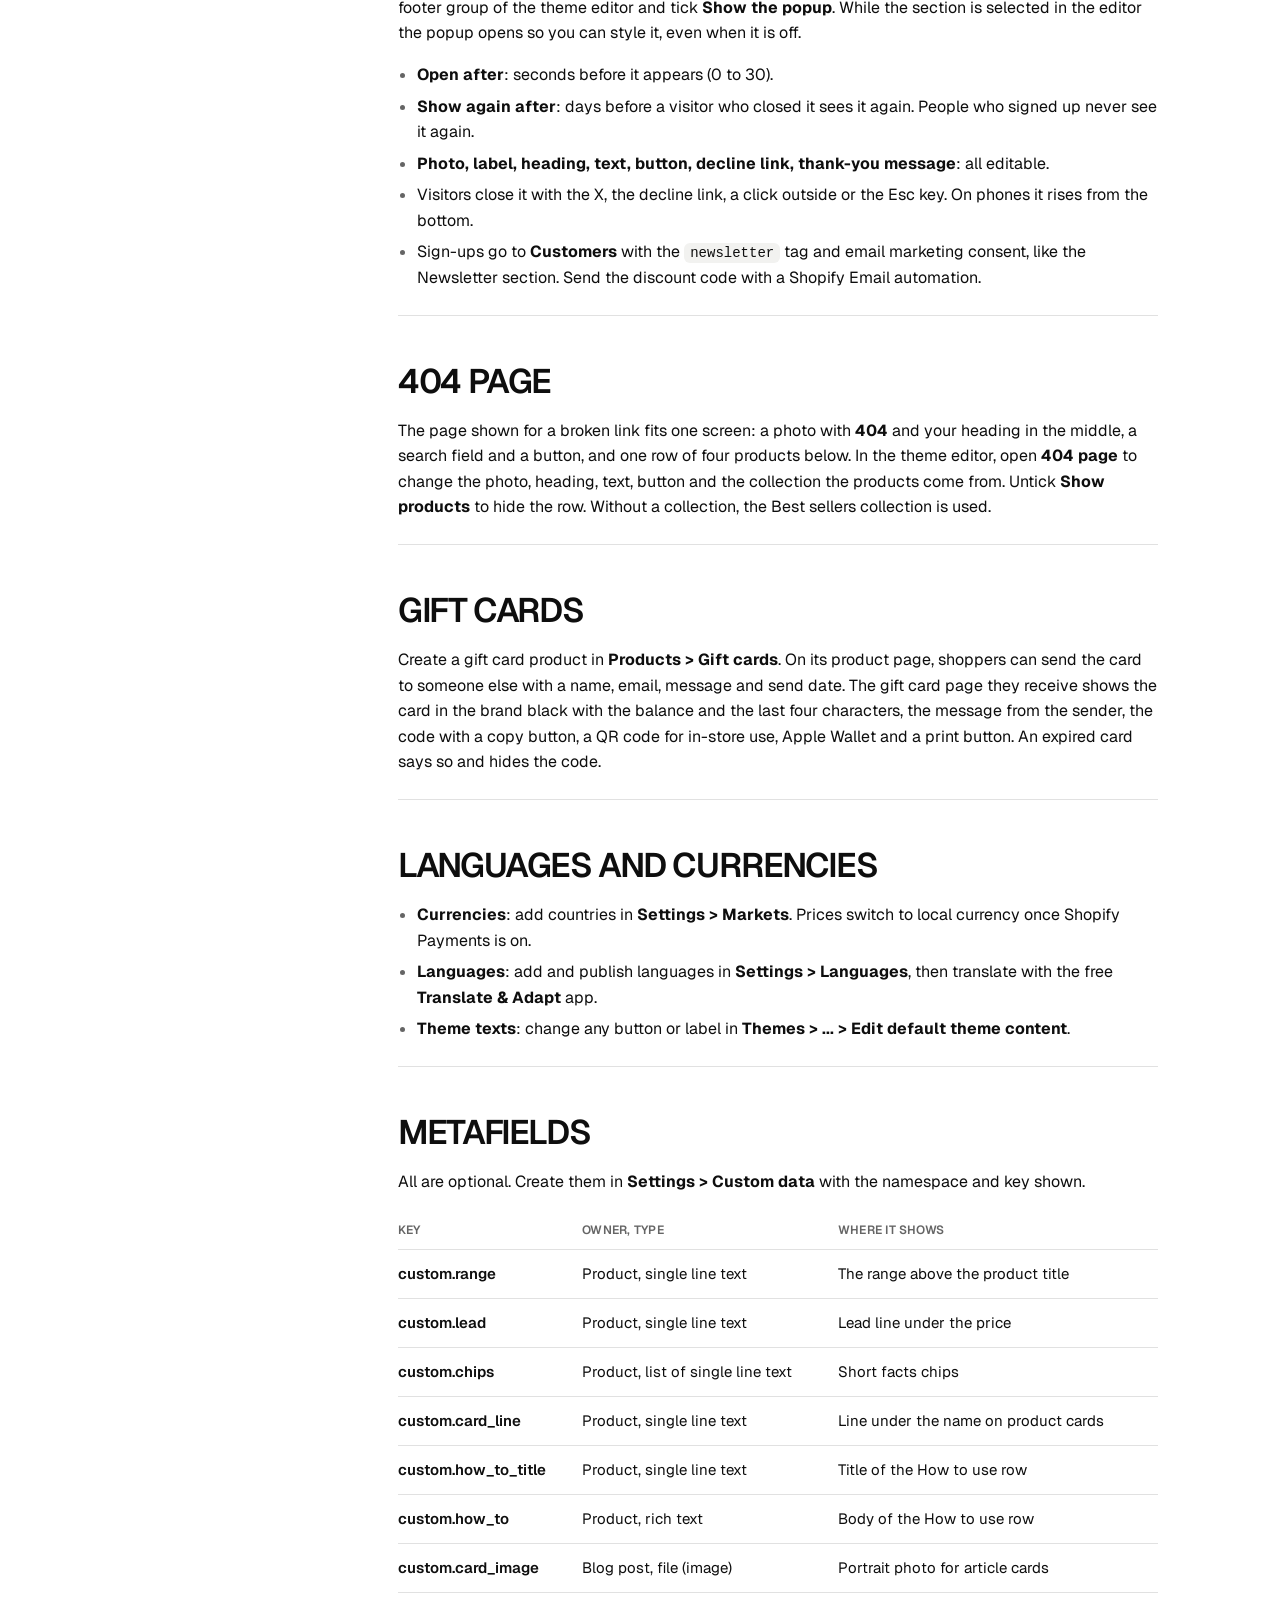
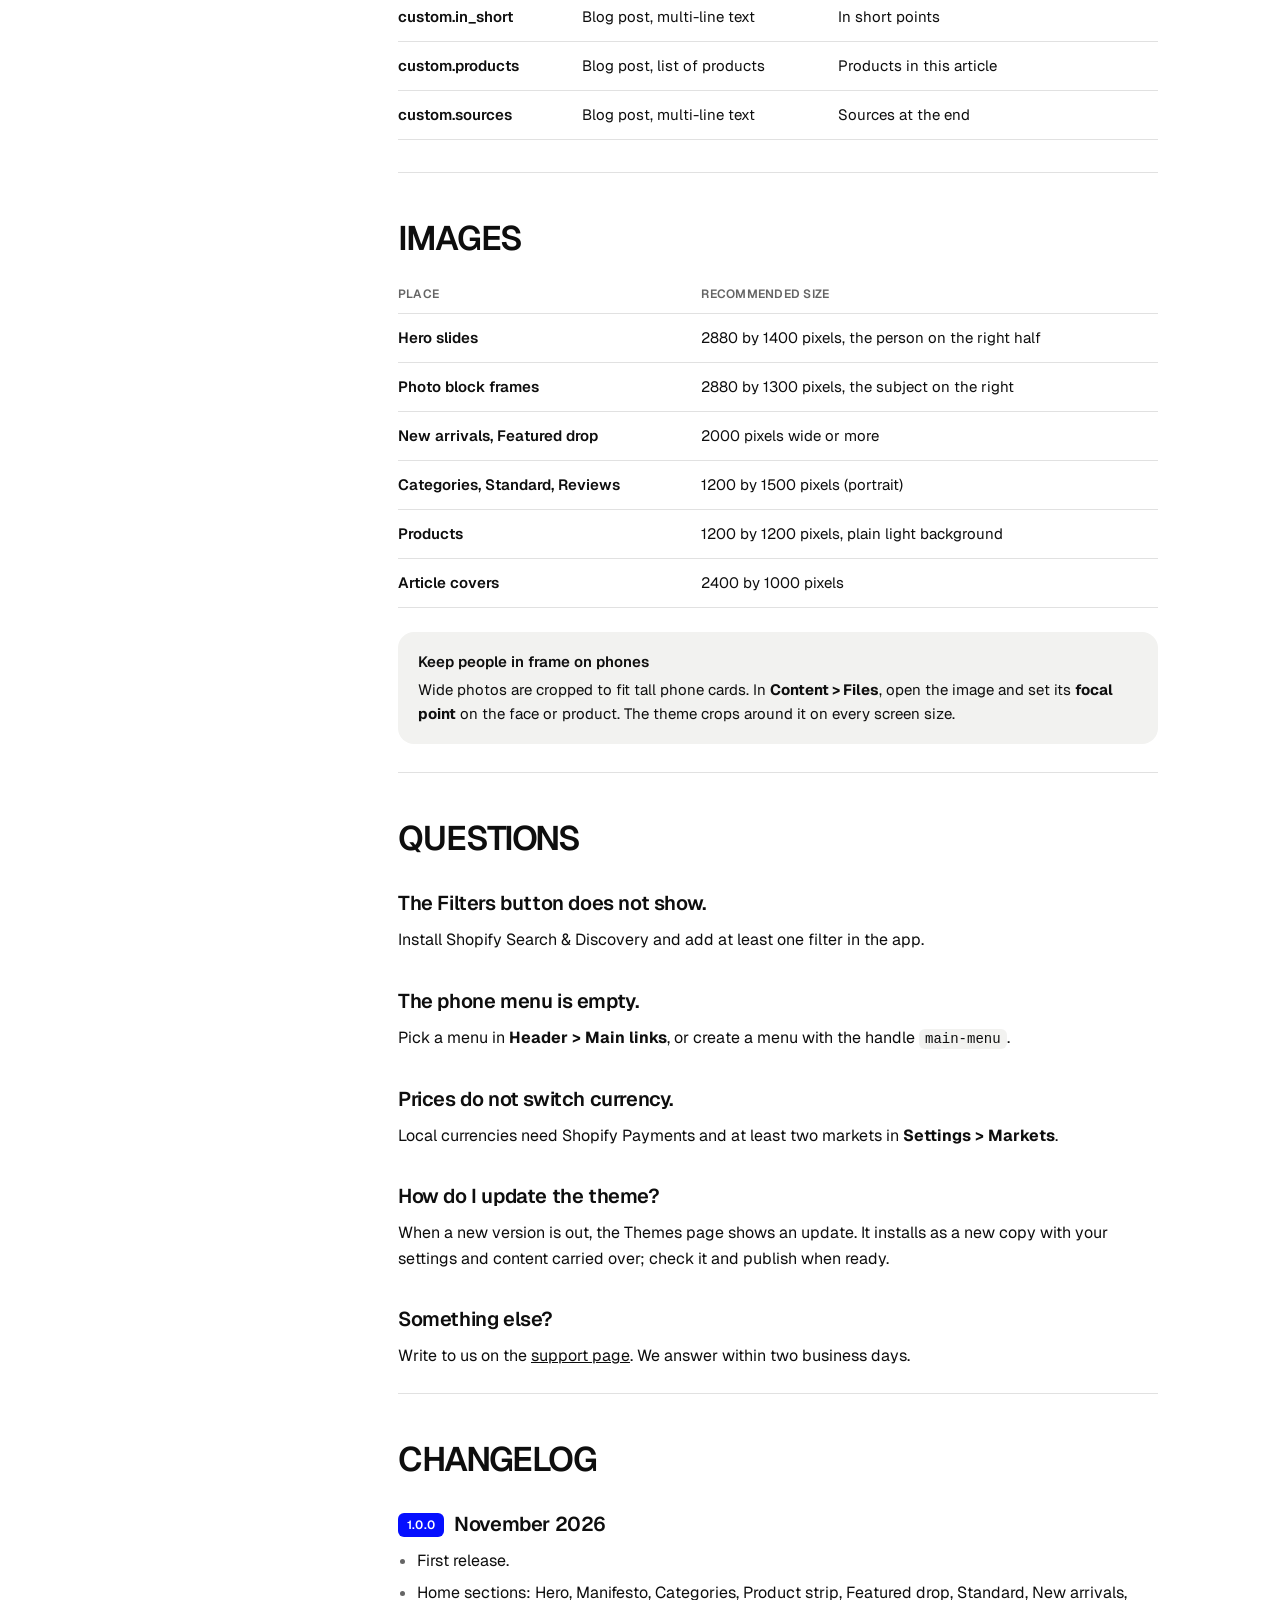
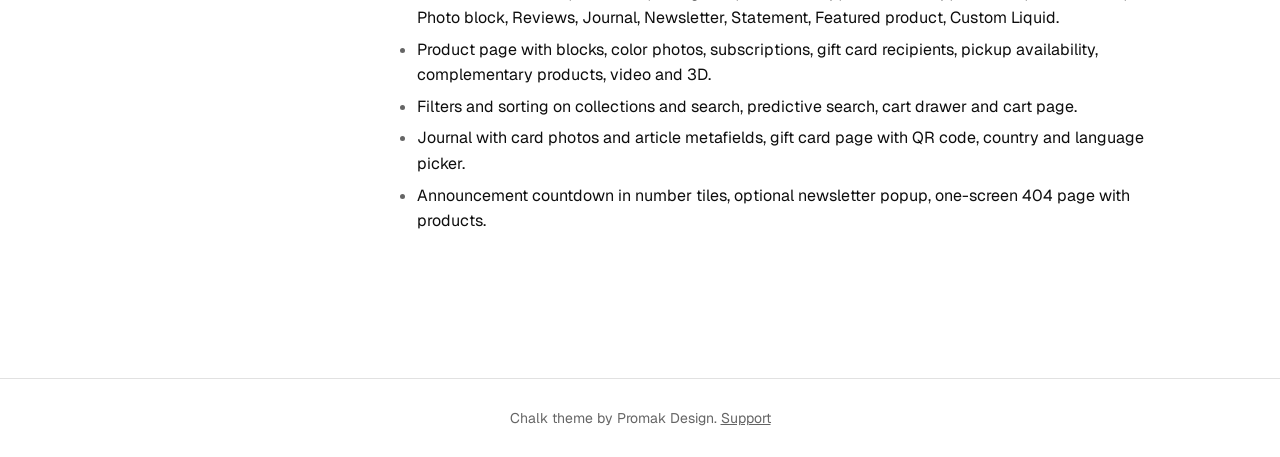
==== commit 68ccb138: "Docs: panel text color, range tags, vendor block, size option Co-Authored-By: Claude Opus 5.5 <norep" ====
--- a/index.html
+++ b/index.html
@@ -64,7 +64,7 @@
         <thead><tr><th>Group</th><th>What it controls</th></tr></thead>
         <tbody>
           <tr><td>Typography</td><td>One font for the whole store. Regular, medium, semibold, bold and italic are loaded automatically.</td></tr>
-          <tr><td>Colors</td><td><b>Background</b> and <b>Text</b> for every page. Secondary text uses the text color at lower opacity, so it always keeps readable contrast. <b>Panel background</b> fills the footer, menus and the cart. <b>Accent</b> and <b>Text on accent</b> style badges, sale prices, the logo dot and the Buy it now button.</td></tr>
+          <tr><td>Colors</td><td><b>Background</b> and <b>Text</b> for every page. Secondary text uses the text color at lower opacity, so it always keeps readable contrast. <b>Panel background</b> and <b>Panel text</b> color the grey panels: the footer, menus and info cards. <b>Accent</b> and <b>Text on accent</b> style badges, sale prices, the logo dot and the Buy it now button.</td></tr>
           <tr><td>Cart</td><td><b>Free shipping from</b>: an amount in your store currency. The cart shows a progress bar toward it. Set 0 to hide the bar.</td></tr>
           <tr><td>Social media</td><td>Links for Instagram, TikTok, YouTube, Facebook, X, Pinterest, Threads, Snapchat, Tumblr, Vimeo and LinkedIn. Each filled field adds an icon to the footer. Leave a field empty to hide it.</td></tr>
           <tr><td>Favicon</td><td>The small icon in the browser tab. Use a square image, 96 by 96 pixels or larger.</td></tr>
@@ -124,7 +124,8 @@
       <table>
         <thead><tr><th>Block</th><th>What it does</th></tr></thead>
         <tbody>
-          <tr><td>Range and type</td><td>A small line above the title: the range (from the <code>custom.range</code> metafield, or a product tag Fuel, Train or Lift) and the product type.</td></tr>
+          <tr><td>Range and type</td><td>A small line above the title: the range (from the <code>custom.range</code> metafield, or a product tag listed in the block's <b>Range tags</b>, for example <code>Fuel, Train, Lift</code>) and the product type.</td></tr>
+          <tr><td>Vendor</td><td>The product vendor, linked to all products from that vendor.</td></tr>
           <tr><td>Title, Price</td><td>The title and the price with compare-at price, unit price, tax note and Shop Pay installments.</td></tr>
           <tr><td>Lead line</td><td>One sentence under the price, from the block or the <code>custom.lead</code> metafield.</td></tr>
           <tr><td>Short facts</td><td>Small chips from the <code>custom.chips</code> metafield.</td></tr>
@@ -139,7 +140,7 @@
       <h3>Photos by color</h3>
       <p>Give each photo an <b>alt text</b> with the color name, exactly as in the Color option (for example <code>Black</code>). When a shopper picks that color, only its photos are shown. Photos without a color name show for every color. You can also attach one image to each variant in the product editor; the theme moves it to the front.</p>
       <h3>Size guide</h3>
-      <p>Create a page with your size table, then pick it in <b>Product &gt; Size guide page</b> and list the product types that need it (for example <code>Apparel</code>). A Size guide link appears next to the Size option and opens the page in a dialog.</p>
+      <p>Create a page with your size table, then pick it in <b>Product &gt; Size guide page</b> and list the product types that need it (for example <code>Apparel</code>). A Size guide link appears next to the option named in <b>Option with the size guide</b> (Size by default) and opens the page in a dialog.</p>
       <h3>Video and 3D</h3>
       <p>Videos, YouTube or Vimeo links and 3D models added to a product appear in the gallery. 3D models get the View in your space button on phones that support it.</p>
     </section>
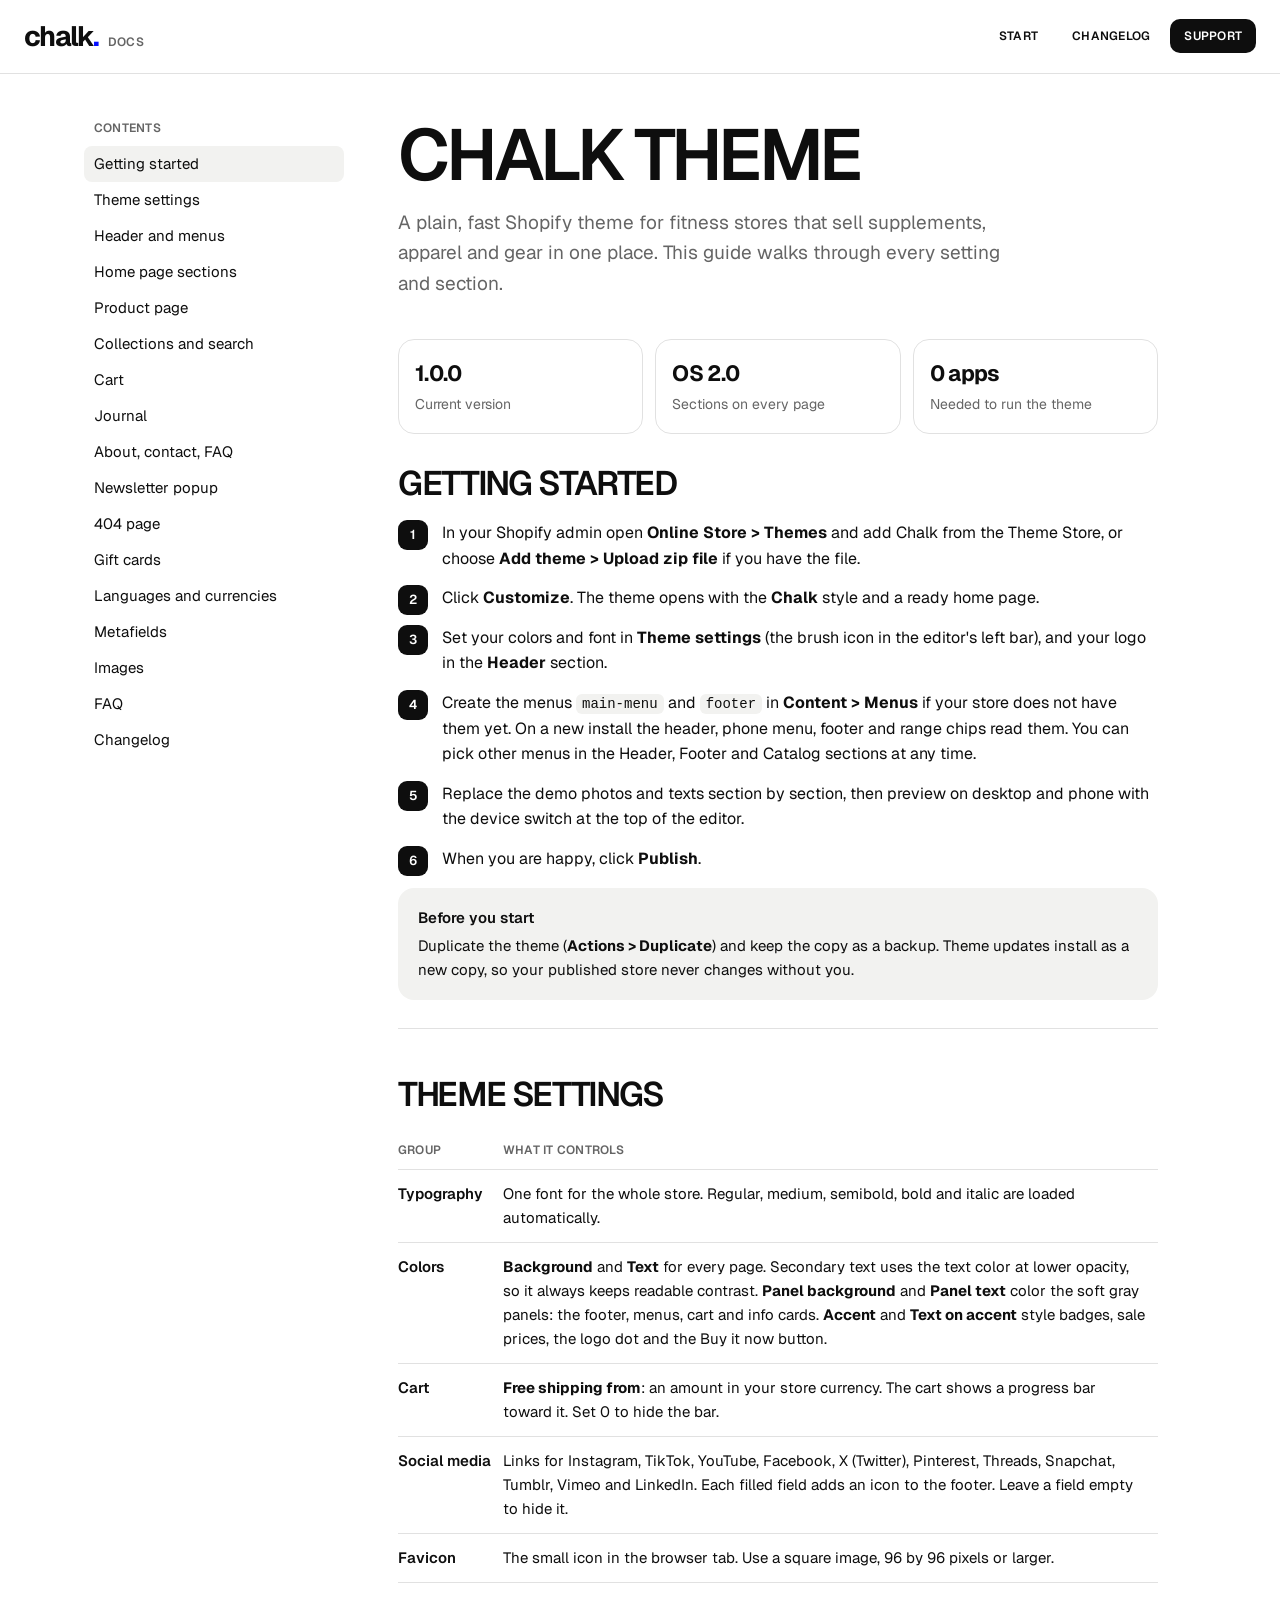
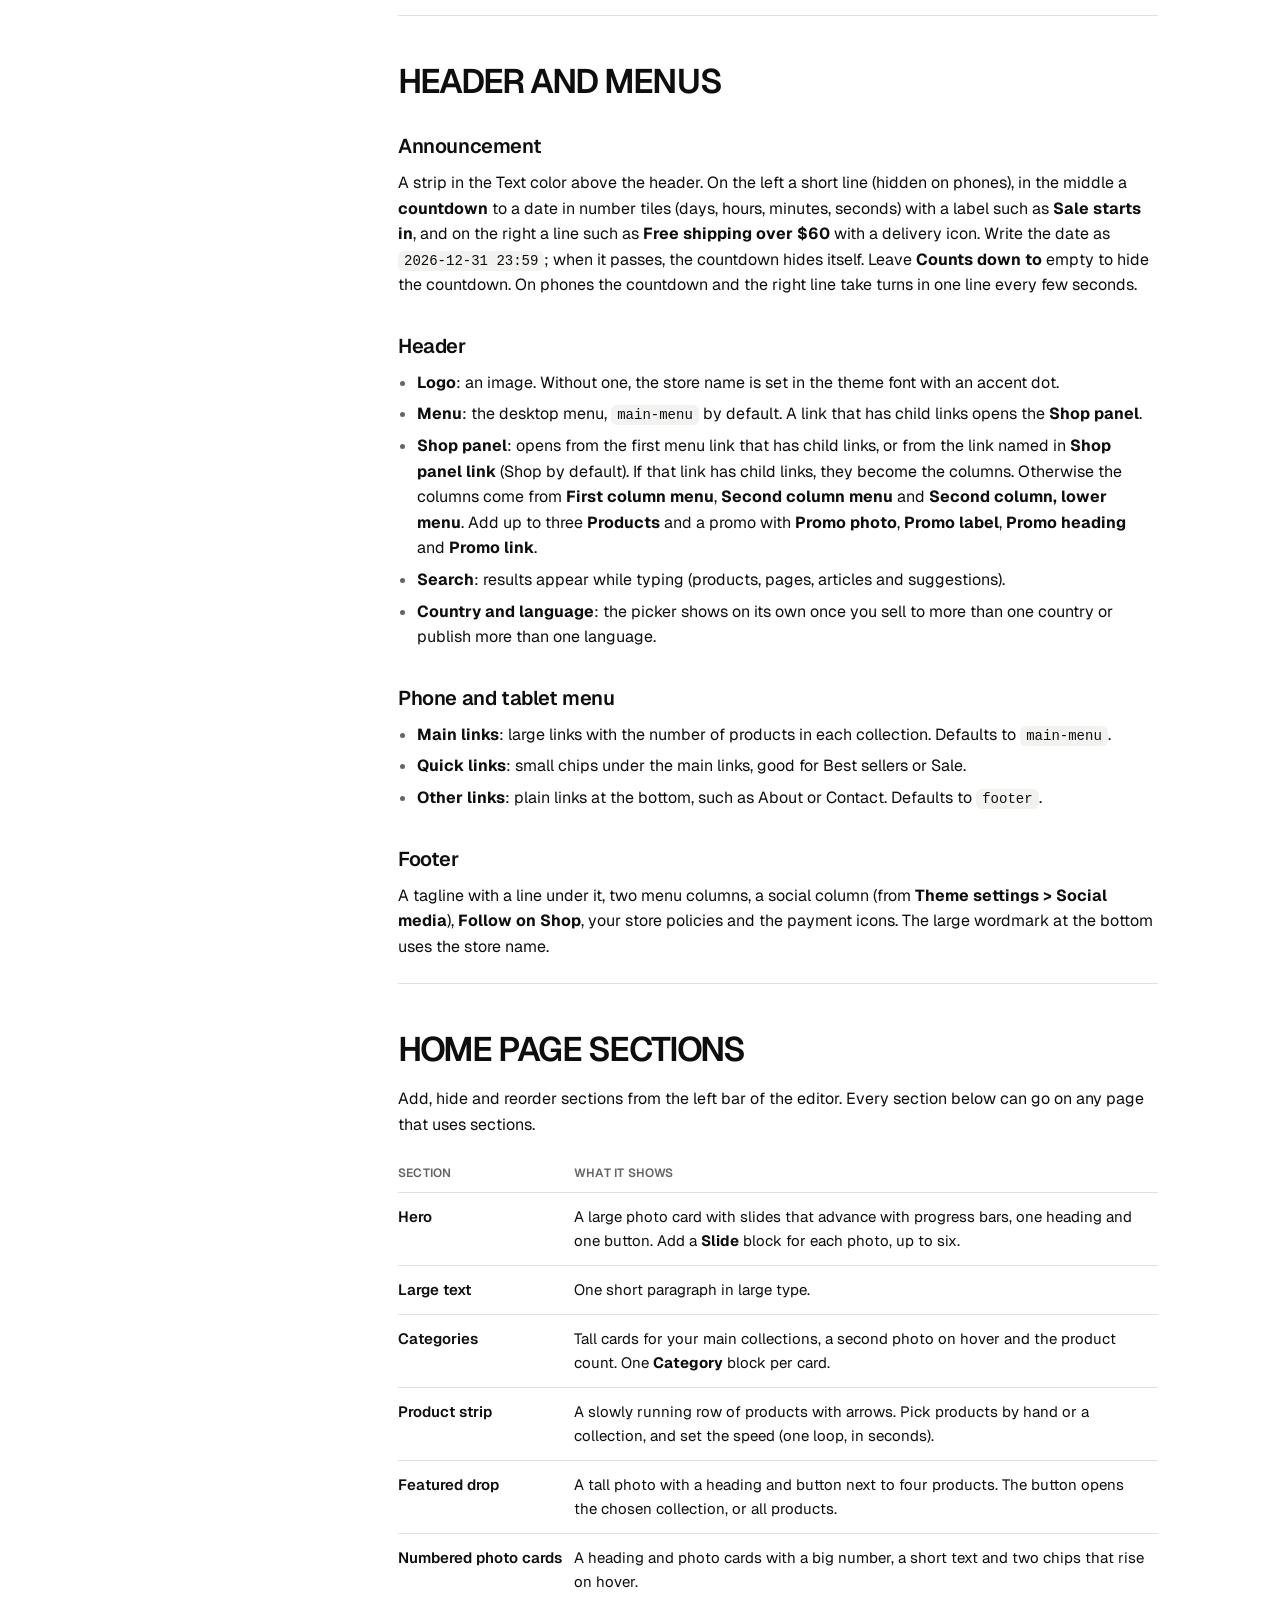
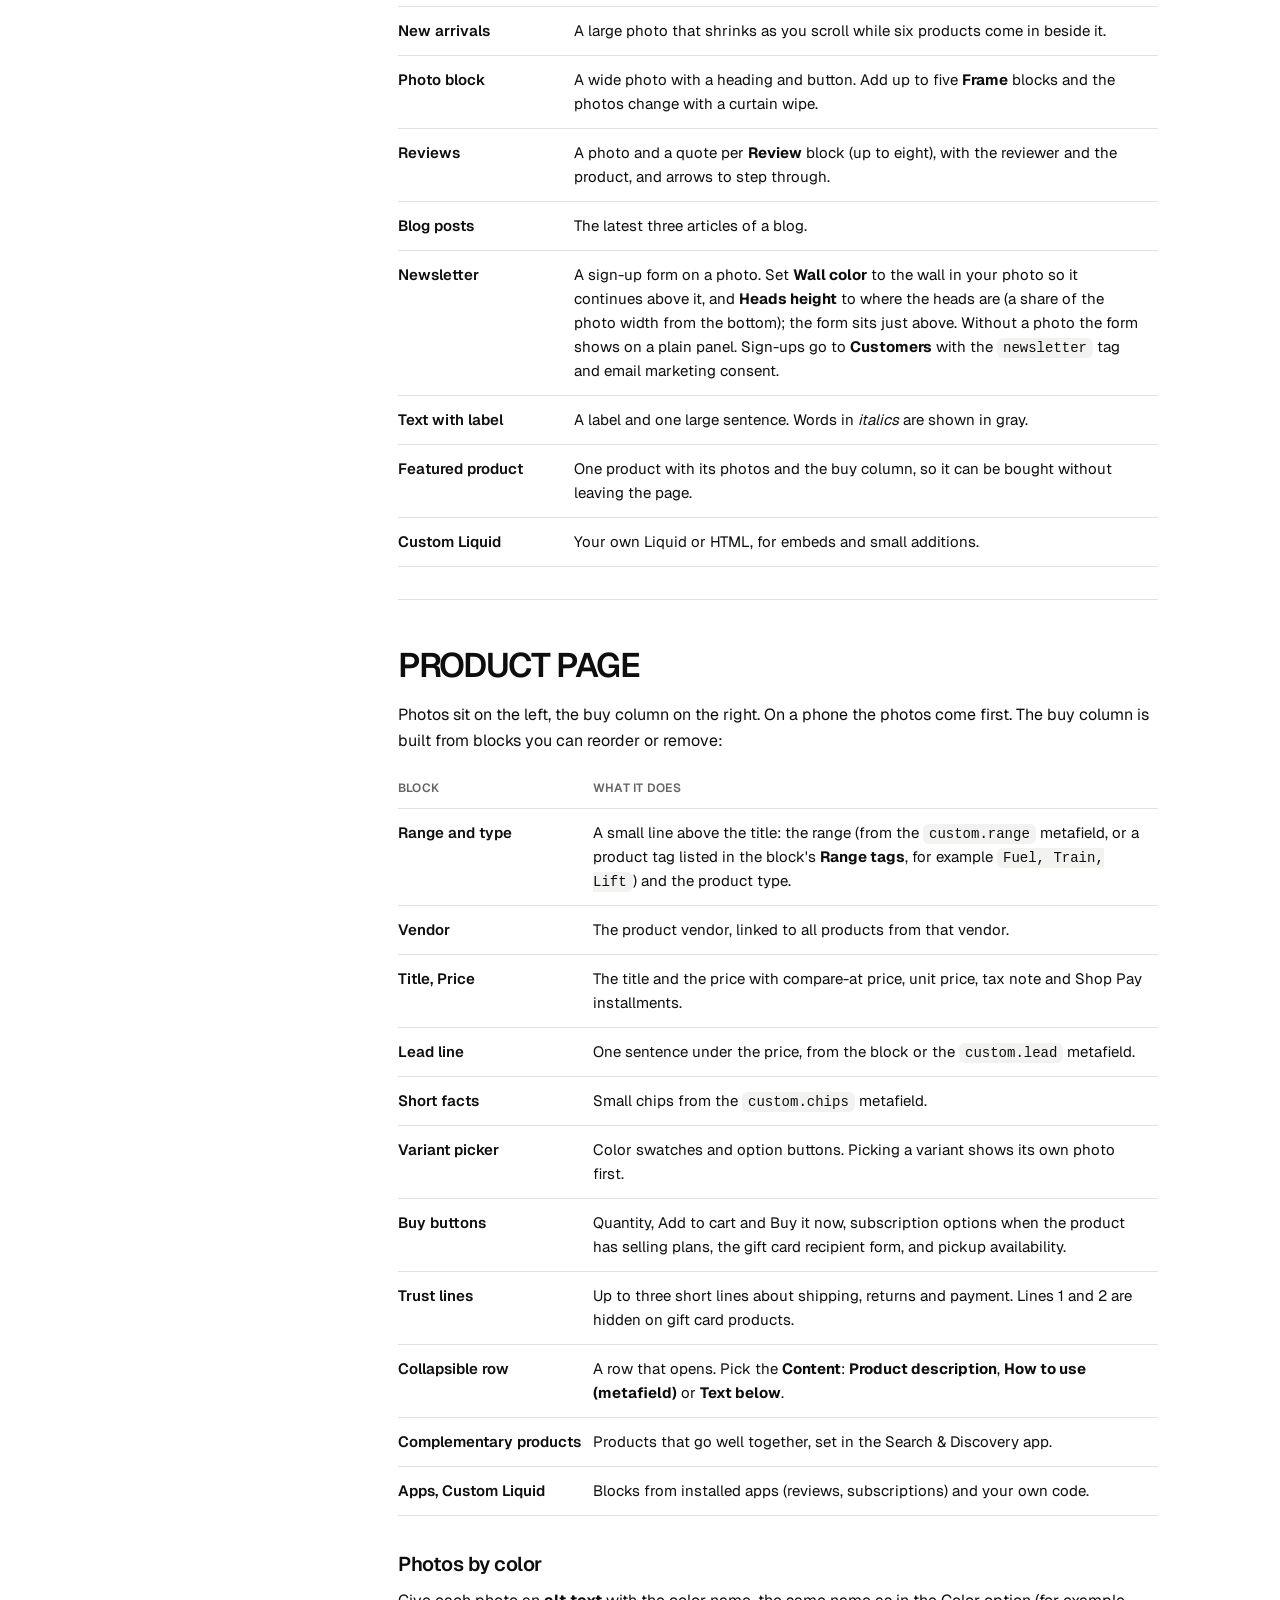
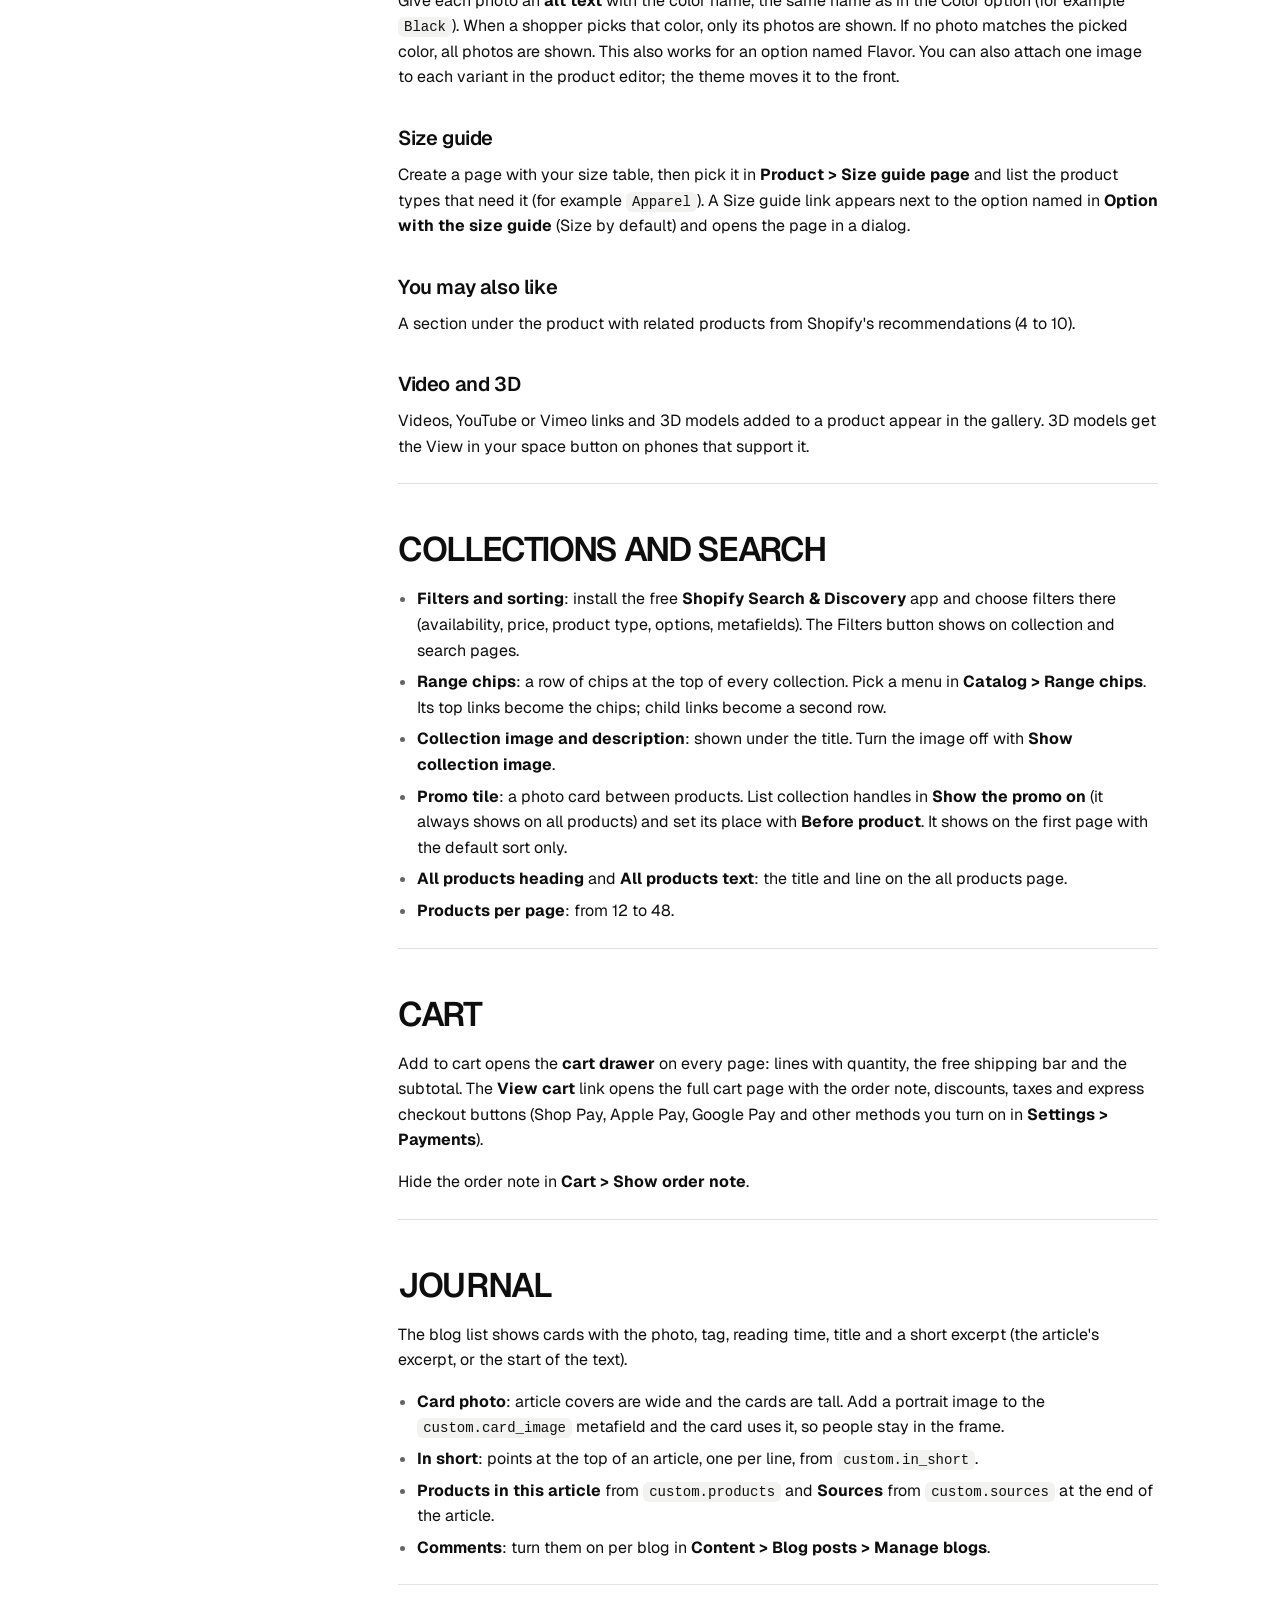
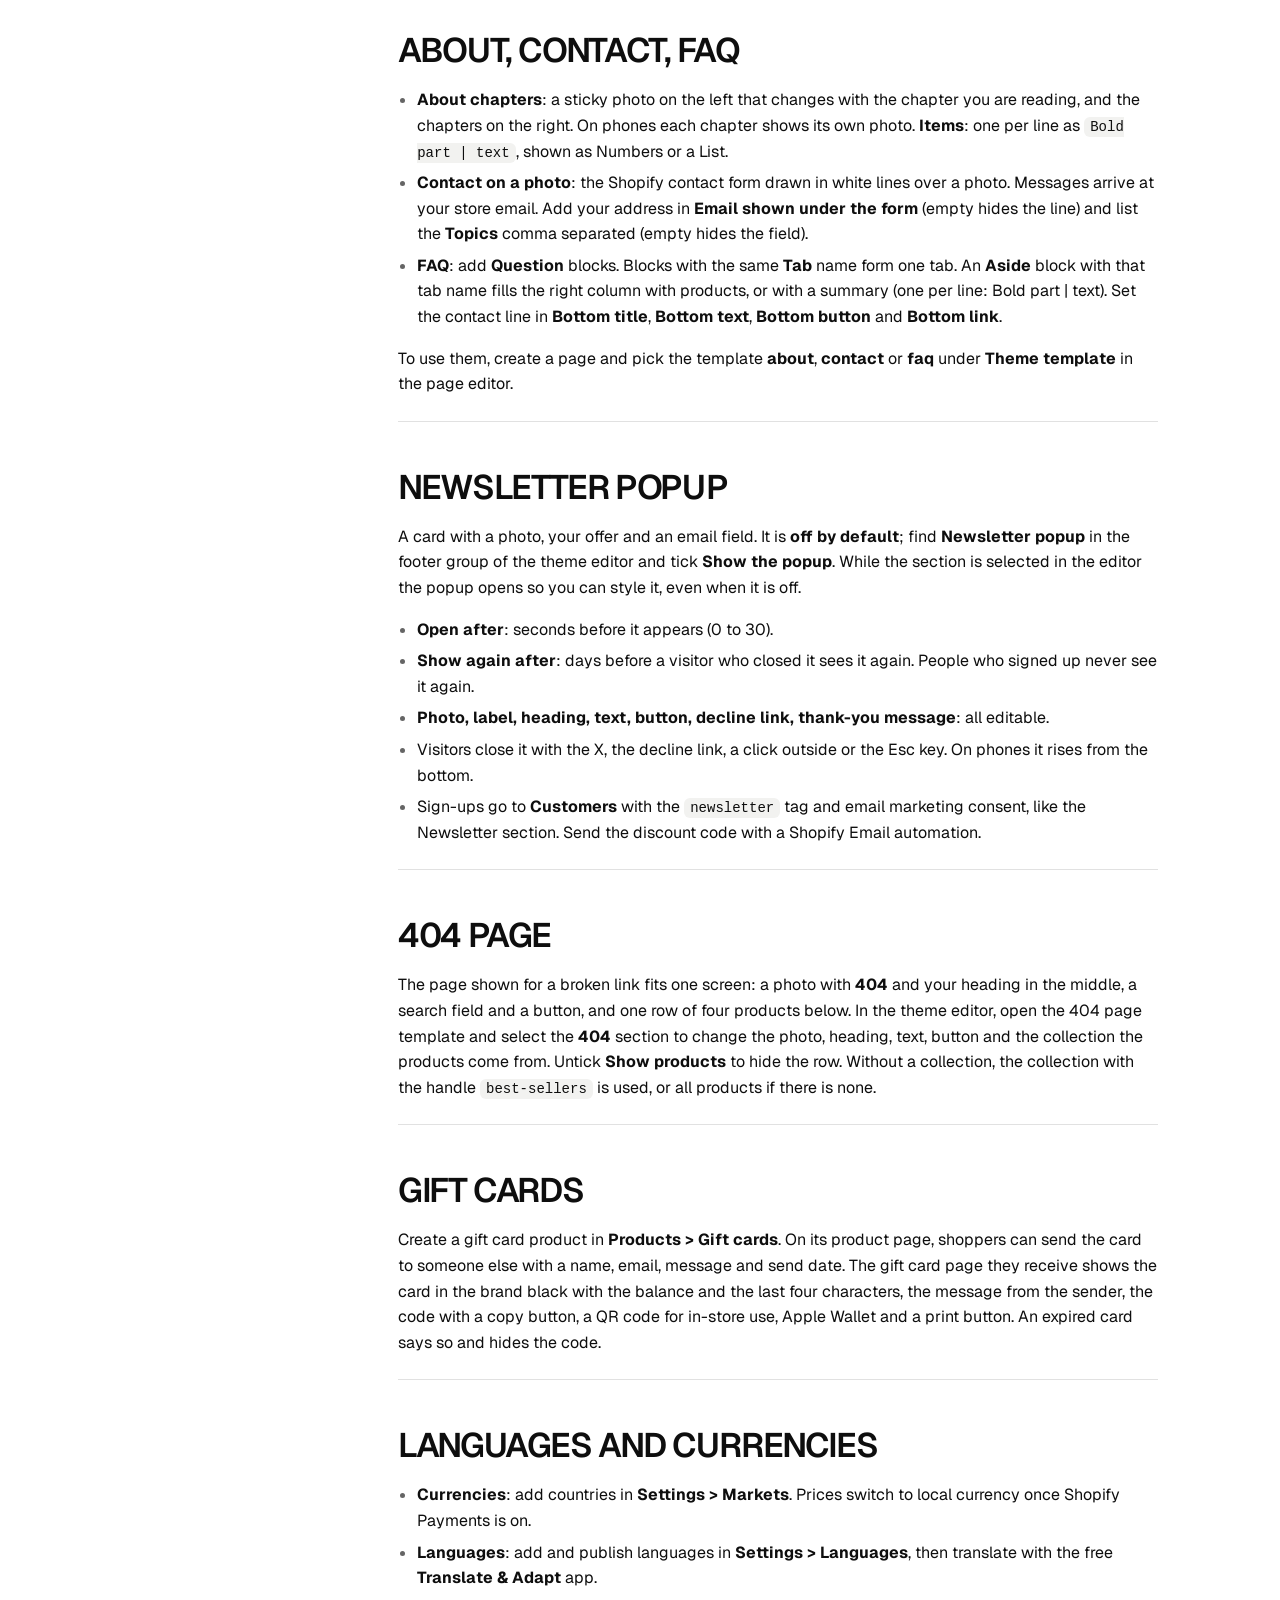
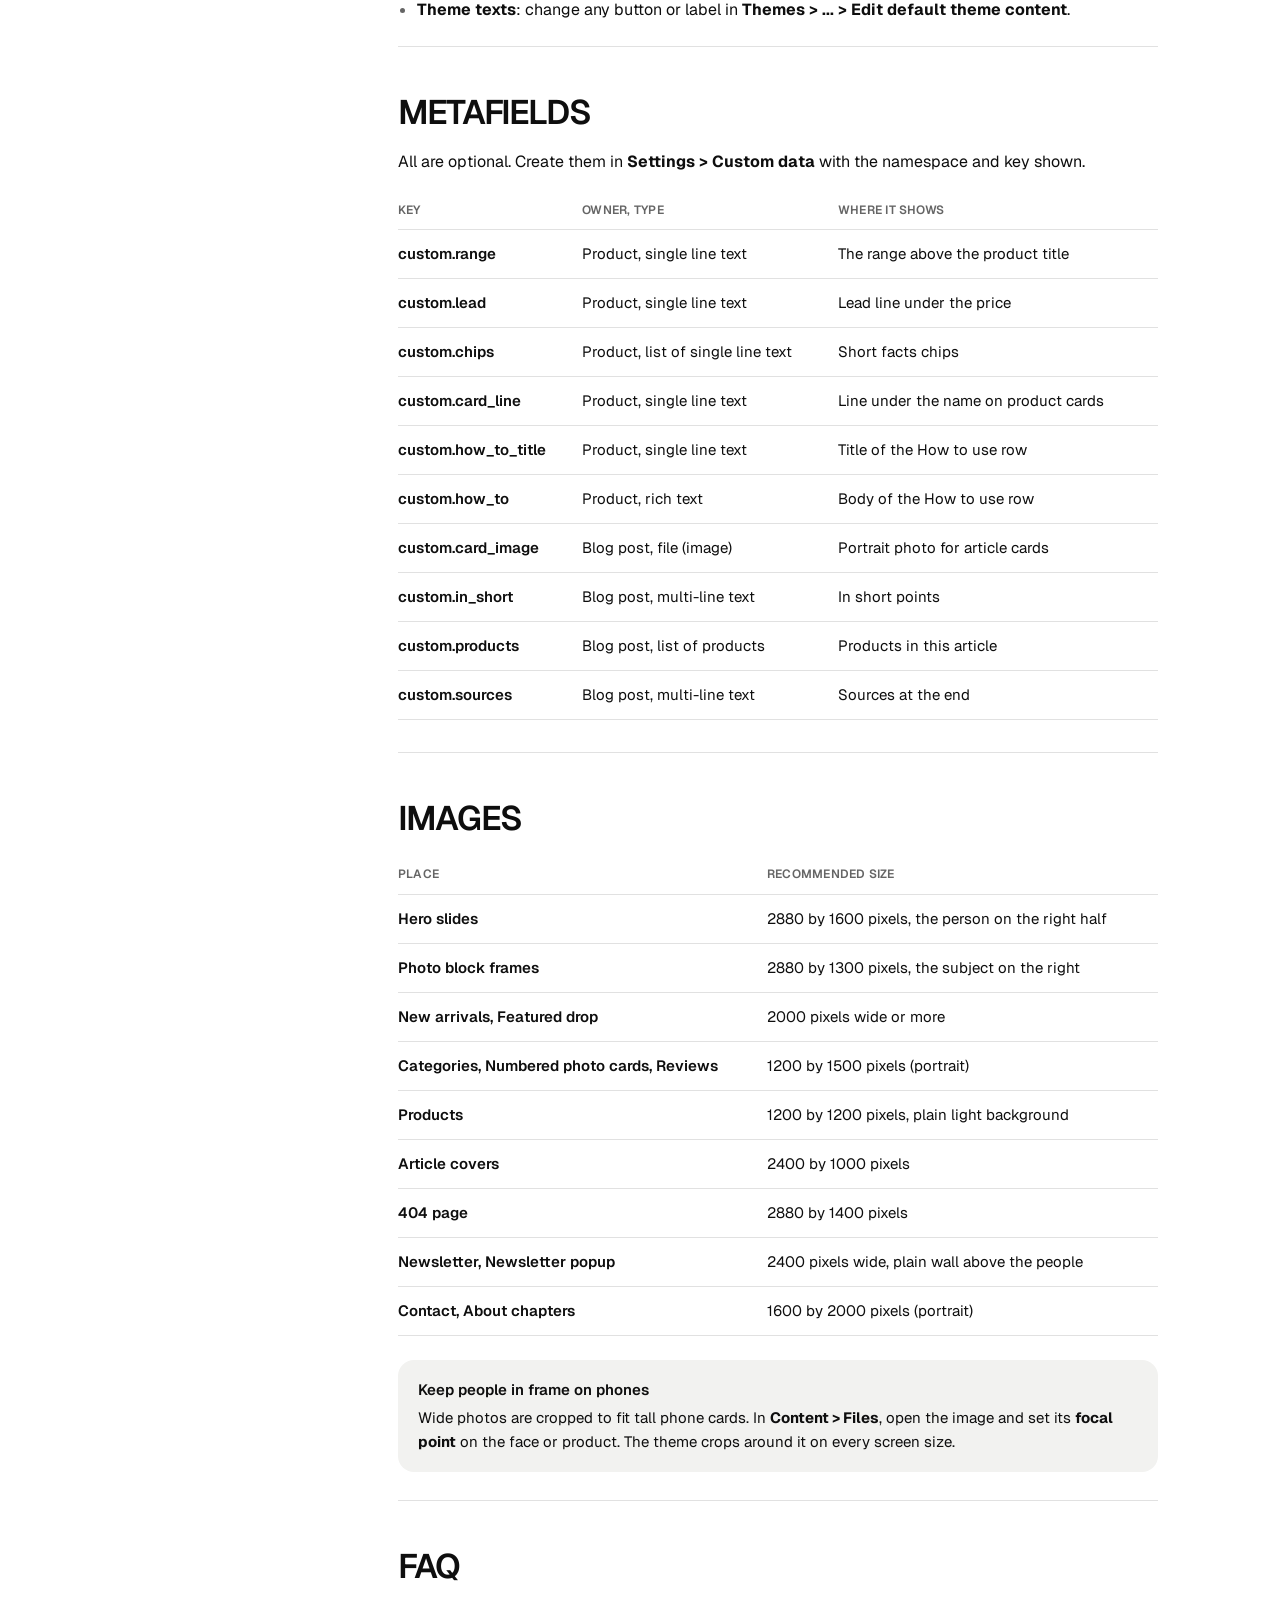
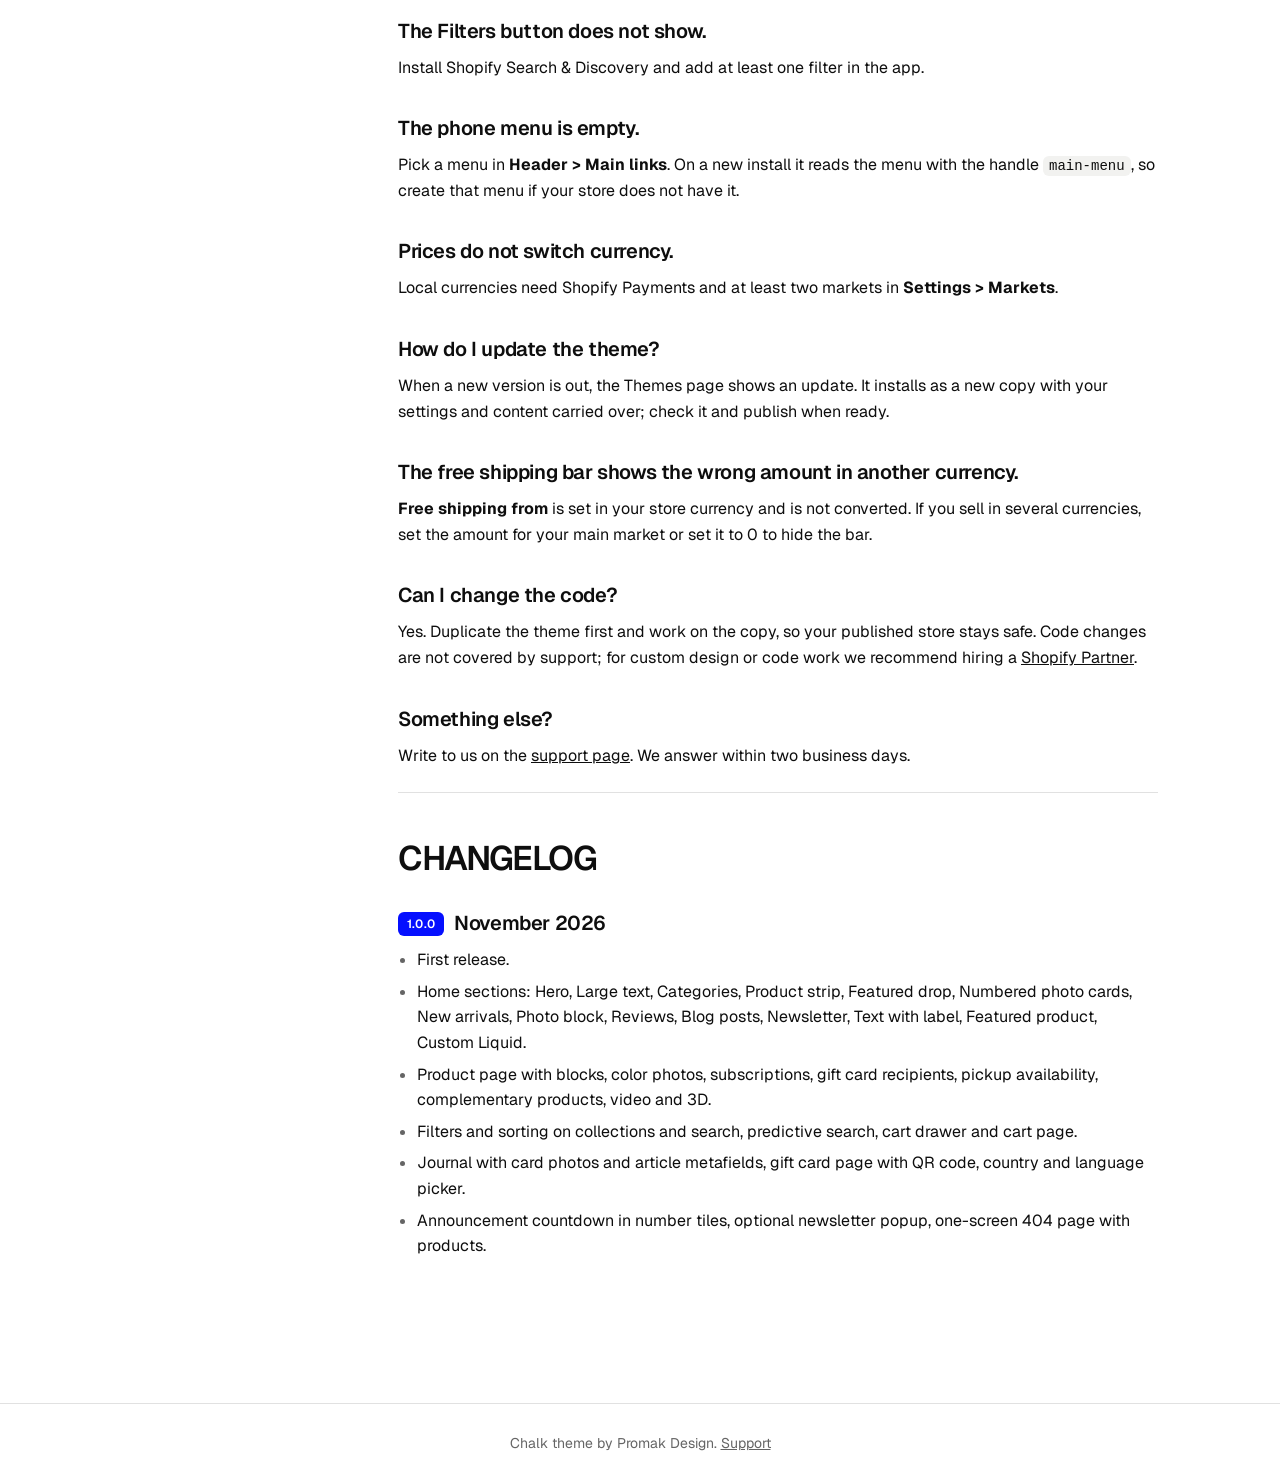
==== commit 58cd3634: "Docs: editor names, menus, shop panel, FAQ, support form with file upload Co-Authored-By: Claude Opu" ====
--- a/index.html
+++ b/index.html
@@ -7,7 +7,7 @@
 <meta name="description" content="How to set up and customize the Chalk Shopify theme: settings, sections, product pages, filters, cart, journal, gift cards and translations.">
 <link rel="preconnect" href="https://fonts.googleapis.com">
 <link href="https://fonts.googleapis.com/css2?family=Geist:wght@400;500;600;700&display=swap" rel="stylesheet">
-<link rel="stylesheet" href="assets/docs.css?v=2">
+<link rel="stylesheet" href="assets/docs.css?v=3">
 </head>
 <body>
 <header class="top">
@@ -33,7 +33,7 @@
     <a href="#markets">Languages and currencies</a>
     <a href="#metafields">Metafields</a>
     <a href="#images">Images</a>
-    <a href="#faq">Questions</a>
+    <a href="#faq">FAQ</a>
     <a href="#changelog">Changelog</a>
   </aside>
 
@@ -50,8 +50,8 @@
       <ol class="steps">
         <li>In your Shopify admin open <b>Online Store &gt; Themes</b> and add Chalk from the Theme Store, or choose <b>Add theme &gt; Upload zip file</b> if you have the file.</li>
         <li>Click <b>Customize</b>. The theme opens with the <b>Chalk</b> style and a ready home page.</li>
-        <li>Set your logo, colors and font in <b>Theme settings</b> (the brush icon in the editor's left bar).</li>
-        <li>Create the menus <code>main-menu</code> and <code>footer</code> in <b>Content &gt; Menus</b> if your store does not have them yet. The header, phone menu and footer read them by default.</li>
+        <li>Set your colors and font in <b>Theme settings</b> (the brush icon in the editor's left bar), and your logo in the <b>Header</b> section.</li>
+        <li>Create the menus <code>main-menu</code> and <code>footer</code> in <b>Content &gt; Menus</b> if your store does not have them yet. On a new install the header, phone menu, footer and range chips read them. You can pick other menus in the Header, Footer and Catalog sections at any time.</li>
         <li>Replace the demo photos and texts section by section, then preview on desktop and phone with the device switch at the top of the editor.</li>
         <li>When you are happy, click <b>Publish</b>.</li>
       </ol>
@@ -64,9 +64,9 @@
         <thead><tr><th>Group</th><th>What it controls</th></tr></thead>
         <tbody>
           <tr><td>Typography</td><td>One font for the whole store. Regular, medium, semibold, bold and italic are loaded automatically.</td></tr>
-          <tr><td>Colors</td><td><b>Background</b> and <b>Text</b> for every page. Secondary text uses the text color at lower opacity, so it always keeps readable contrast. <b>Panel background</b> and <b>Panel text</b> color the grey panels: the footer, menus and info cards. <b>Accent</b> and <b>Text on accent</b> style badges, sale prices, the logo dot and the Buy it now button.</td></tr>
+          <tr><td>Colors</td><td><b>Background</b> and <b>Text</b> for every page. Secondary text uses the text color at lower opacity, so it always keeps readable contrast. <b>Panel background</b> and <b>Panel text</b> color the soft gray panels: the footer, menus, cart and info cards. <b>Accent</b> and <b>Text on accent</b> style badges, sale prices, the logo dot and the Buy it now button.</td></tr>
           <tr><td>Cart</td><td><b>Free shipping from</b>: an amount in your store currency. The cart shows a progress bar toward it. Set 0 to hide the bar.</td></tr>
-          <tr><td>Social media</td><td>Links for Instagram, TikTok, YouTube, Facebook, X, Pinterest, Threads, Snapchat, Tumblr, Vimeo and LinkedIn. Each filled field adds an icon to the footer. Leave a field empty to hide it.</td></tr>
+          <tr><td>Social media</td><td>Links for Instagram, TikTok, YouTube, Facebook, X (Twitter), Pinterest, Threads, Snapchat, Tumblr, Vimeo and LinkedIn. Each filled field adds an icon to the footer. Leave a field empty to hide it.</td></tr>
           <tr><td>Favicon</td><td>The small icon in the browser tab. Use a square image, 96 by 96 pixels or larger.</td></tr>
         </tbody>
       </table>
@@ -75,12 +75,12 @@
     <section id="header">
       <h2>Header and menus</h2>
       <h3>Announcement</h3>
-      <p>A black strip above the header. On the left a short line (hidden on phones), in the middle a <b>countdown</b> to a date in white number tiles (days, hours, minutes, seconds) with a label such as <b>Sale starts in</b>, and on the right a line such as <b>Free shipping over $60</b> with a delivery icon. Write the date as <code>2026-12-31 23:59</code>; when it passes, the countdown hides itself. On phones the countdown and the right line take turns in one line every few seconds.</p>
+      <p>A strip in the Text color above the header. On the left a short line (hidden on phones), in the middle a <b>countdown</b> to a date in number tiles (days, hours, minutes, seconds) with a label such as <b>Sale starts in</b>, and on the right a line such as <b>Free shipping over $60</b> with a delivery icon. Write the date as <code>2026-12-31 23:59</code>; when it passes, the countdown hides itself. Leave <b>Counts down to</b> empty to hide the countdown. On phones the countdown and the right line take turns in one line every few seconds.</p>
       <h3>Header</h3>
       <ul>
         <li><b>Logo</b>: an image. Without one, the store name is set in the theme font with an accent dot.</li>
         <li><b>Menu</b>: the desktop menu, <code>main-menu</code> by default. A link that has child links opens the <b>Shop panel</b>.</li>
-        <li><b>Shop panel</b>: up to three link columns (<b>First column menu</b>, <b>Second column menu</b>, <b>Second column, lower menu</b>), a few products and a promo photo with a label, heading and link.</li>
+        <li><b>Shop panel</b>: opens from the first menu link that has child links, or from the link named in <b>Shop panel link</b> (Shop by default). If that link has child links, they become the columns. Otherwise the columns come from <b>First column menu</b>, <b>Second column menu</b> and <b>Second column, lower menu</b>. Add up to three <b>Products</b> and a promo with <b>Promo photo</b>, <b>Promo label</b>, <b>Promo heading</b> and <b>Promo link</b>.</li>
         <li><b>Search</b>: results appear while typing (products, pages, articles and suggestions).</li>
         <li><b>Country and language</b>: the picker shows on its own once you sell to more than one country or publish more than one language.</li>
       </ul>
@@ -100,18 +100,18 @@
       <table>
         <thead><tr><th>Section</th><th>What it shows</th></tr></thead>
         <tbody>
-          <tr><td>Hero</td><td>A large photo card with slides that change on progress strips, one heading and one button. Add a <b>Slide</b> block for each photo.</td></tr>
-          <tr><td>Manifesto</td><td>One short paragraph in large type.</td></tr>
+          <tr><td>Hero</td><td>A large photo card with slides that advance with progress bars, one heading and one button. Add a <b>Slide</b> block for each photo, up to six.</td></tr>
+          <tr><td>Large text</td><td>One short paragraph in large type.</td></tr>
           <tr><td>Categories</td><td>Tall cards for your main collections, a second photo on hover and the product count. One <b>Category</b> block per card.</td></tr>
           <tr><td>Product strip</td><td>A slowly running row of products with arrows. Pick products by hand or a collection, and set the speed (one loop, in seconds).</td></tr>
-          <tr><td>Featured drop</td><td>A tall photo with a heading and button next to four products.</td></tr>
-          <tr><td>Standard</td><td>A heading and photo cards with a big number, a short text and two chips that rise on hover.</td></tr>
+          <tr><td>Featured drop</td><td>A tall photo with a heading and button next to four products. The button opens the chosen collection, or all products.</td></tr>
+          <tr><td>Numbered photo cards</td><td>A heading and photo cards with a big number, a short text and two chips that rise on hover.</td></tr>
           <tr><td>New arrivals</td><td>A large photo that shrinks as you scroll while six products come in beside it.</td></tr>
           <tr><td>Photo block</td><td>A wide photo with a heading and button. Add up to five <b>Frame</b> blocks and the photos change with a curtain wipe.</td></tr>
-          <tr><td>Reviews</td><td>A photo and a quote per <b>Review</b> block, with the reviewer and the product, and arrows to step through.</td></tr>
-          <tr><td>Journal</td><td>The latest three articles of a blog.</td></tr>
-          <tr><td>Newsletter</td><td>A signup form on a photo. Signups go to <b>Customers</b> with email marketing consent.</td></tr>
-          <tr><td>Statement</td><td>A label and one large sentence. Words in <i>italics</i> are shown in gray.</td></tr>
+          <tr><td>Reviews</td><td>A photo and a quote per <b>Review</b> block (up to eight), with the reviewer and the product, and arrows to step through.</td></tr>
+          <tr><td>Blog posts</td><td>The latest three articles of a blog.</td></tr>
+          <tr><td>Newsletter</td><td>A sign-up form on a photo. Set <b>Wall color</b> to the wall in your photo so it continues above it, and <b>Heads height</b> to where the heads are (a share of the photo width from the bottom); the form sits just above. Without a photo the form shows on a plain panel. Sign-ups go to <b>Customers</b> with the <code>newsletter</code> tag and email marketing consent.</td></tr>
+          <tr><td>Text with label</td><td>A label and one large sentence. Words in <i>italics</i> are shown in gray.</td></tr>
           <tr><td>Featured product</td><td>One product with its photos and the buy column, so it can be bought without leaving the page.</td></tr>
           <tr><td>Custom Liquid</td><td>Your own Liquid or HTML, for embeds and small additions.</td></tr>
         </tbody>
@@ -131,16 +131,18 @@
           <tr><td>Short facts</td><td>Small chips from the <code>custom.chips</code> metafield.</td></tr>
           <tr><td>Variant picker</td><td>Color swatches and option buttons. Picking a variant shows its own photo first.</td></tr>
           <tr><td>Buy buttons</td><td>Quantity, Add to cart and Buy it now, subscription options when the product has selling plans, the gift card recipient form, and pickup availability.</td></tr>
-          <tr><td>Trust lines</td><td>Up to three short lines about shipping, returns and payment.</td></tr>
-          <tr><td>Collapsible row</td><td>A row that opens. Content comes from the product description, the <b>How to use</b> metafields or your own text.</td></tr>
+          <tr><td>Trust lines</td><td>Up to three short lines about shipping, returns and payment. Lines 1 and 2 are hidden on gift card products.</td></tr>
+          <tr><td>Collapsible row</td><td>A row that opens. Pick the <b>Content</b>: <b>Product description</b>, <b>How to use (metafield)</b> or <b>Text below</b>.</td></tr>
           <tr><td>Complementary products</td><td>Products that go well together, set in the Search &amp; Discovery app.</td></tr>
           <tr><td>Apps, Custom Liquid</td><td>Blocks from installed apps (reviews, subscriptions) and your own code.</td></tr>
         </tbody>
       </table>
       <h3>Photos by color</h3>
-      <p>Give each photo an <b>alt text</b> with the color name, exactly as in the Color option (for example <code>Black</code>). When a shopper picks that color, only its photos are shown. Photos without a color name show for every color. You can also attach one image to each variant in the product editor; the theme moves it to the front.</p>
+      <p>Give each photo an <b>alt text</b> with the color name, the same name as in the Color option (for example <code>Black</code>). When a shopper picks that color, only its photos are shown. If no photo matches the picked color, all photos are shown. This also works for an option named Flavor. You can also attach one image to each variant in the product editor; the theme moves it to the front.</p>
       <h3>Size guide</h3>
       <p>Create a page with your size table, then pick it in <b>Product &gt; Size guide page</b> and list the product types that need it (for example <code>Apparel</code>). A Size guide link appears next to the option named in <b>Option with the size guide</b> (Size by default) and opens the page in a dialog.</p>
+      <h3>You may also like</h3>
+      <p>A section under the product with related products from Shopify's recommendations (4 to 10).</p>
       <h3>Video and 3D</h3>
       <p>Videos, YouTube or Vimeo links and 3D models added to a product appear in the gallery. 3D models get the View in your space button on phones that support it.</p>
     </section>
@@ -151,7 +153,8 @@
         <li><b>Filters and sorting</b>: install the free <b>Shopify Search &amp; Discovery</b> app and choose filters there (availability, price, product type, options, metafields). The Filters button shows on collection and search pages.</li>
         <li><b>Range chips</b>: a row of chips at the top of every collection. Pick a menu in <b>Catalog &gt; Range chips</b>. Its top links become the chips; child links become a second row.</li>
         <li><b>Collection image and description</b>: shown under the title. Turn the image off with <b>Show collection image</b>.</li>
-        <li><b>Promo tile</b>: a photo card between products, on the collections you pick.</li>
+        <li><b>Promo tile</b>: a photo card between products. List collection handles in <b>Show the promo on</b> (it always shows on all products) and set its place with <b>Before product</b>. It shows on the first page with the default sort only.</li>
+        <li><b>All products heading</b> and <b>All products text</b>: the title and line on the all products page.</li>
         <li><b>Products per page</b>: from 12 to 48.</li>
       </ul>
     </section>
@@ -166,7 +169,7 @@
       <h2>Journal</h2>
       <p>The blog list shows cards with the photo, tag, reading time, title and a short excerpt (the article's excerpt, or the start of the text).</p>
       <ul>
-        <li><b>Card photo</b>: article covers are wide, the cards are tall. Add a portrait image to the <code>custom.card_image</code> metafield and the card uses it, so people stay in the frame.</li>
+        <li><b>Card photo</b>: article covers are wide and the cards are tall. Add a portrait image to the <code>custom.card_image</code> metafield and the card uses it, so people stay in the frame.</li>
         <li><b>In short</b>: points at the top of an article, one per line, from <code>custom.in_short</code>.</li>
         <li><b>Products in this article</b> from <code>custom.products</code> and <b>Sources</b> from <code>custom.sources</code> at the end of the article.</li>
         <li><b>Comments</b>: turn them on per blog in <b>Content &gt; Blog posts &gt; Manage blogs</b>.</li>
@@ -176,11 +179,11 @@
     <section id="pages">
       <h2>About, contact, FAQ</h2>
       <ul>
-        <li><b>About chapters</b>: chapters with text on the left and a sticky photo on the right that follows the chapter you are reading.</li>
-        <li><b>Contact on a photo</b>: the Shopify contact form drawn in white lines over a photo. Messages arrive at your store email.</li>
-        <li><b>FAQ</b>: questions in tabs, with an aside block and a contact line at the bottom.</li>
-      </ul>
-      <p>To use them, create a page and pick the template <code>page.about</code>, <code>page.contact</code> or <code>page.faq</code> in the page editor.</p>
+        <li><b>About chapters</b>: a sticky photo on the left that changes with the chapter you are reading, and the chapters on the right. On phones each chapter shows its own photo. <b>Items</b>: one per line as <code>Bold part | text</code>, shown as Numbers or a List.</li>
+        <li><b>Contact on a photo</b>: the Shopify contact form drawn in white lines over a photo. Messages arrive at your store email. Add your address in <b>Email shown under the form</b> (empty hides the line) and list the <b>Topics</b> comma separated (empty hides the field).</li>
+        <li><b>FAQ</b>: add <b>Question</b> blocks. Blocks with the same <b>Tab</b> name form one tab. An <b>Aside</b> block with that tab name fills the right column with products, or with a summary (one per line: Bold part | text). Set the contact line in <b>Bottom title</b>, <b>Bottom text</b>, <b>Bottom button</b> and <b>Bottom link</b>.</li>
+      </ul>
+      <p>To use them, create a page and pick the template <b>about</b>, <b>contact</b> or <b>faq</b> under <b>Theme template</b> in the page editor.</p>
     </section>
 
     <section id="popup">
@@ -197,7 +200,7 @@
 
     <section id="notfound">
       <h2>404 page</h2>
-      <p>The page shown for a broken link fits one screen: a photo with <b>404</b> and your heading in the middle, a search field and a button, and one row of four products below. In the theme editor, open <b>404 page</b> to change the photo, heading, text, button and the collection the products come from. Untick <b>Show products</b> to hide the row. Without a collection, the Best sellers collection is used.</p>
+      <p>The page shown for a broken link fits one screen: a photo with <b>404</b> and your heading in the middle, a search field and a button, and one row of four products below. In the theme editor, open the 404 page template and select the <b>404</b> section to change the photo, heading, text, button and the collection the products come from. Untick <b>Show products</b> to hide the row. Without a collection, the collection with the handle <code>best-sellers</code> is used, or all products if there is none.</p>
     </section>
 
     <section id="giftcard">
@@ -239,27 +242,34 @@
       <table>
         <thead><tr><th>Place</th><th>Recommended size</th></tr></thead>
         <tbody>
-          <tr><td>Hero slides</td><td>2880 by 1400 pixels, the person on the right half</td></tr>
+          <tr><td>Hero slides</td><td>2880 by 1600 pixels, the person on the right half</td></tr>
           <tr><td>Photo block frames</td><td>2880 by 1300 pixels, the subject on the right</td></tr>
           <tr><td>New arrivals, Featured drop</td><td>2000 pixels wide or more</td></tr>
-          <tr><td>Categories, Standard, Reviews</td><td>1200 by 1500 pixels (portrait)</td></tr>
+          <tr><td>Categories, Numbered photo cards, Reviews</td><td>1200 by 1500 pixels (portrait)</td></tr>
           <tr><td>Products</td><td>1200 by 1200 pixels, plain light background</td></tr>
           <tr><td>Article covers</td><td>2400 by 1000 pixels</td></tr>
+          <tr><td>404 page</td><td>2880 by 1400 pixels</td></tr>
+          <tr><td>Newsletter, Newsletter popup</td><td>2400 pixels wide, plain wall above the people</td></tr>
+          <tr><td>Contact, About chapters</td><td>1600 by 2000 pixels (portrait)</td></tr>
         </tbody>
       </table>
       <div class="note"><span class="nt">Keep people in frame on phones</span>Wide photos are cropped to fit tall phone cards. In <b>Content &gt; Files</b>, open the image and set its <b>focal point</b> on the face or product. The theme crops around it on every screen size.</div>
     </section>
 
     <section id="faq">
-      <h2>Questions</h2>
+      <h2>FAQ</h2>
       <h3>The Filters button does not show.</h3>
       <p>Install Shopify Search &amp; Discovery and add at least one filter in the app.</p>
       <h3>The phone menu is empty.</h3>
-      <p>Pick a menu in <b>Header &gt; Main links</b>, or create a menu with the handle <code>main-menu</code>.</p>
+      <p>Pick a menu in <b>Header &gt; Main links</b>. On a new install it reads the menu with the handle <code>main-menu</code>, so create that menu if your store does not have it.</p>
       <h3>Prices do not switch currency.</h3>
       <p>Local currencies need Shopify Payments and at least two markets in <b>Settings &gt; Markets</b>.</p>
       <h3>How do I update the theme?</h3>
       <p>When a new version is out, the Themes page shows an update. It installs as a new copy with your settings and content carried over; check it and publish when ready.</p>
+      <h3>The free shipping bar shows the wrong amount in another currency.</h3>
+      <p><b>Free shipping from</b> is set in your store currency and is not converted. If you sell in several currencies, set the amount for your main market or set it to 0 to hide the bar.</p>
+      <h3>Can I change the code?</h3>
+      <p>Yes. Duplicate the theme first and work on the copy, so your published store stays safe. Code changes are not covered by support; for custom design or code work we recommend hiring a <a href="https://www.shopify.com/partners/directory">Shopify Partner</a>.</p>
       <h3>Something else?</h3>
       <p>Write to us on the <a href="support/">support page</a>. We answer within two business days.</p>
     </section>
@@ -269,7 +279,7 @@
       <h3><span class="ver">1.0.0</span>November 2026</h3>
       <ul>
         <li>First release.</li>
-        <li>Home sections: Hero, Manifesto, Categories, Product strip, Featured drop, Standard, New arrivals, Photo block, Reviews, Journal, Newsletter, Statement, Featured product, Custom Liquid.</li>
+        <li>Home sections: Hero, Large text, Categories, Product strip, Featured drop, Numbered photo cards, New arrivals, Photo block, Reviews, Blog posts, Newsletter, Text with label, Featured product, Custom Liquid.</li>
         <li>Product page with blocks, color photos, subscriptions, gift card recipients, pickup availability, complementary products, video and 3D.</li>
         <li>Filters and sorting on collections and search, predictive search, cart drawer and cart page.</li>
         <li>Journal with card photos and article metafields, gift card page with QR code, country and language picker.</li>
--- a/assets/docs.css
+++ b/assets/docs.css
@@ -65,3 +65,6 @@
   table,thead,tbody,tr,th,td{display:block}thead{display:none}
   tr{border-bottom:1px solid var(--line);padding:10px 0}td{border:0;padding:2px 0}
 }
+.form label small{font-size:13px;color:var(--mute);opacity:.8}
+.form input[type=file]{height:auto;padding:12px 16px}
+.sent{margin:0;padding:18px 20px;border-radius:12px;background:#F2F2F0;font-size:16px}
